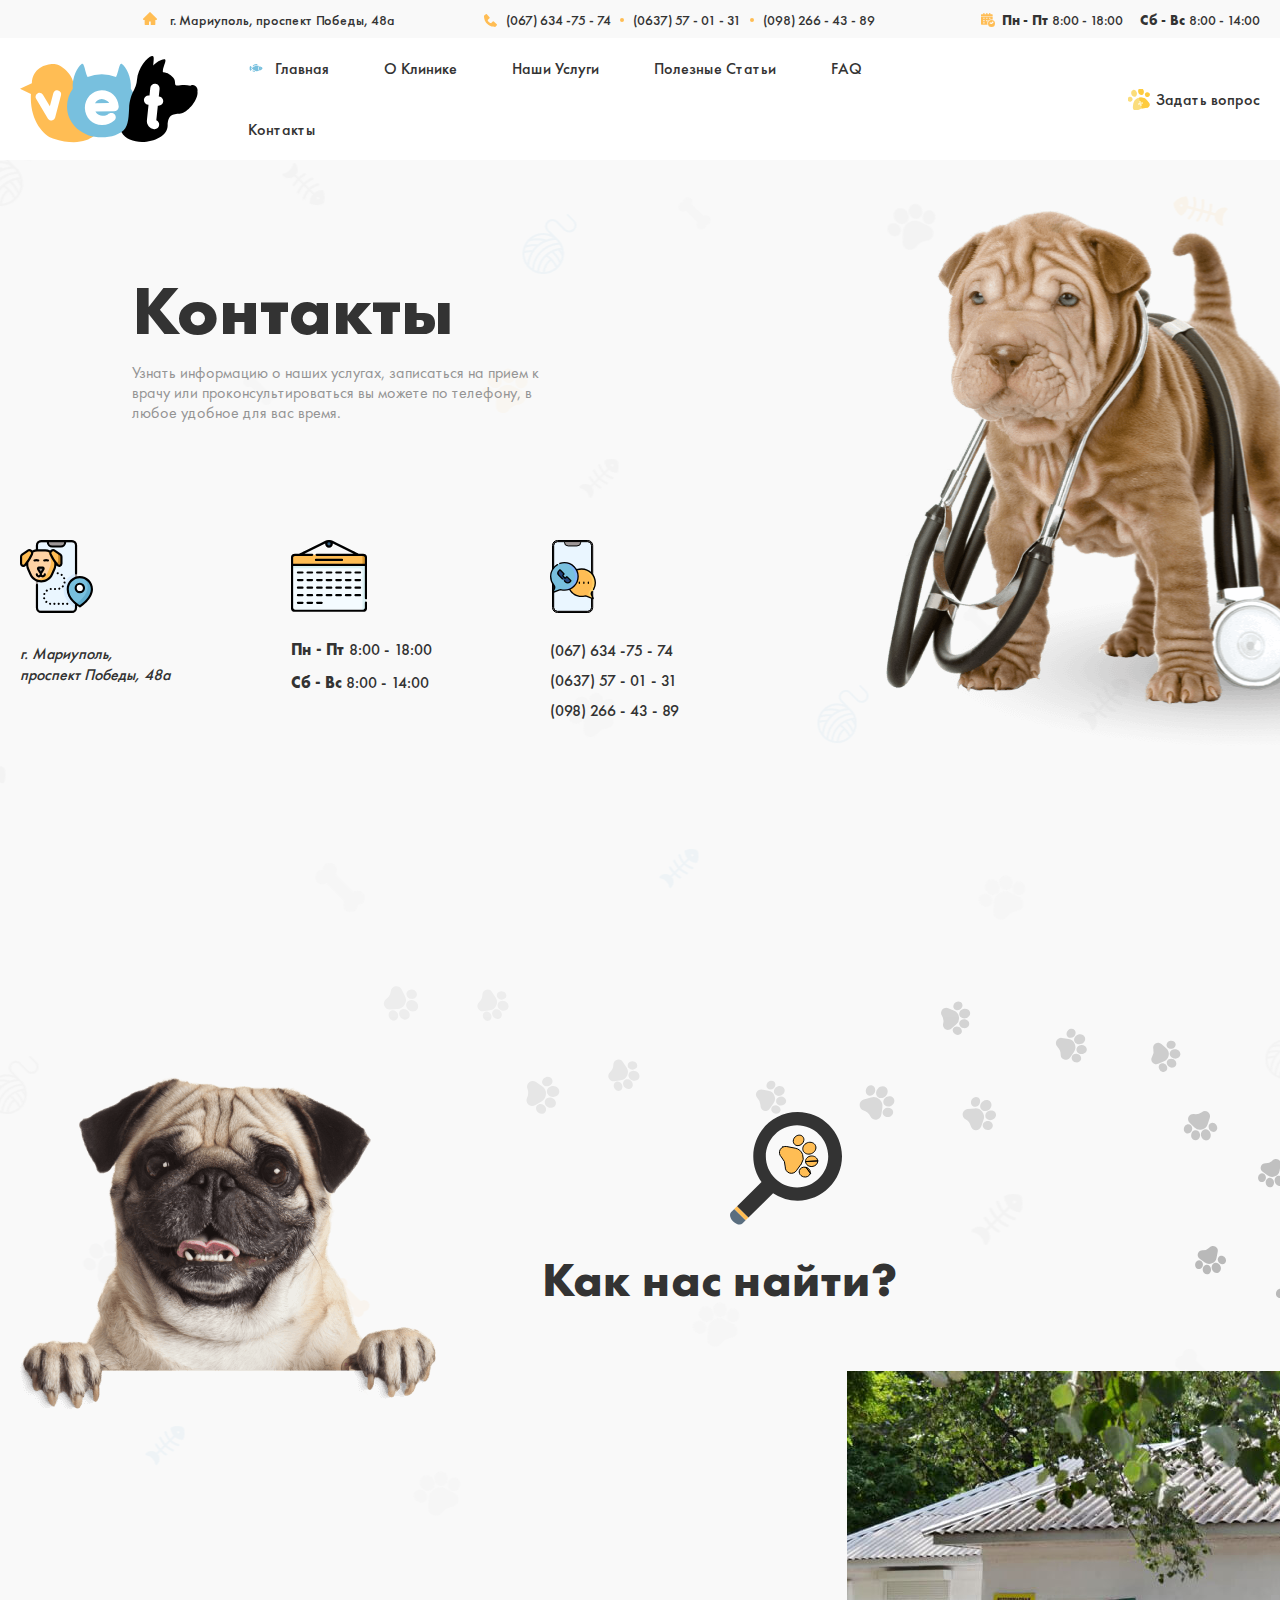
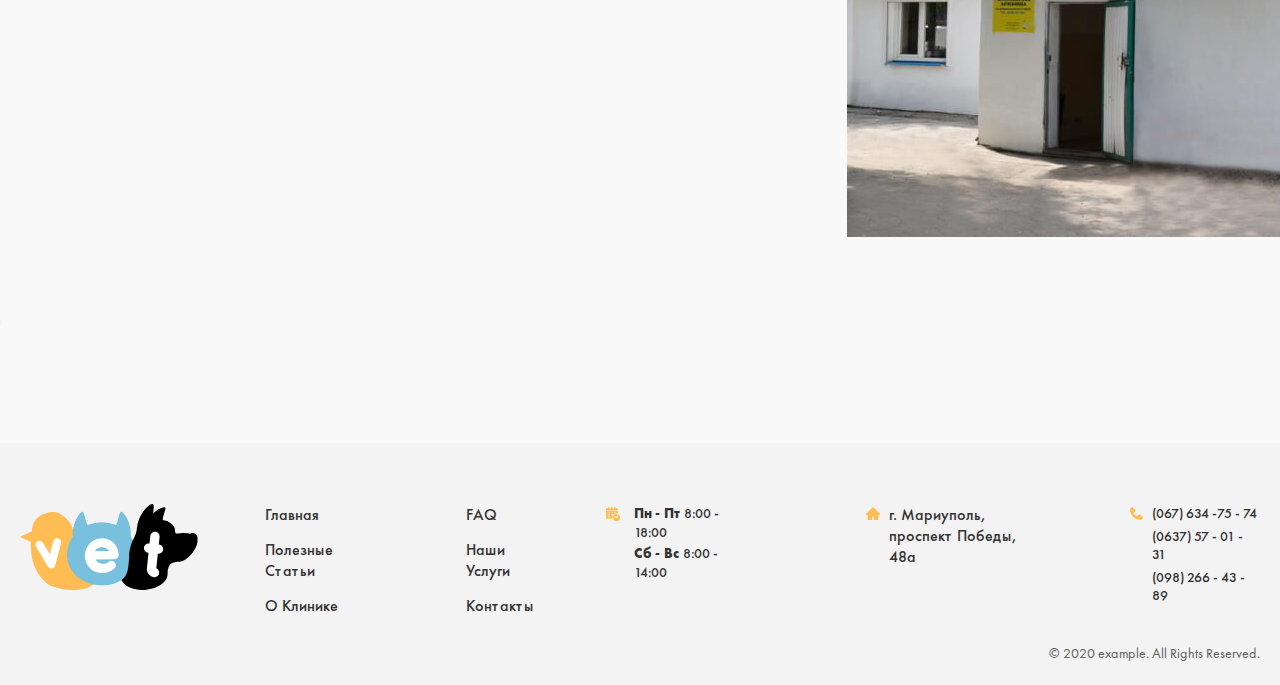
==== contact.html @ ea031f65 "Initial commit" ====
<!DOCTYPE html>
<html lang="ru">
<head>
    <meta charset="UTF-8">
    <meta http-equiv="X-UA-Compatible" content="IE=edge">
    <meta name="viewport" content="width=device-width, initial-scale=1.0">
    <title>veterinary-clinic</title>

    <link rel="stylesheet" href="./css/normalize.css">
    <link rel="stylesheet" href="./css/style.css">

    <!-- <link rel="stylesheet" href="./css/main.min.css"> -->
</head>
<body>

    <!-- Header start -->
    <header class="site-header">
        <div class="site-header__topbox">
            <div class="container">
                <div class="site-header__topbox-box">
                    <address class="site-header__adress">
                        <a class="site-header__adress-link" href="https://www.google.com/maps/place/%D0%BF%D1%80%D0%BE%D1%81%D0%BF.+%D0%9F%D0%BE%D0%B1%D0%B5%D0%B4%D1%8B,+48%D0%B0,+%D0%9C%D0%B0%D1%80%D0%B8%D1%83%D0%BF%D0%BE%D0%BB%D1%8C,+%D0%94%D0%BE%D0%BD%D0%B5%D1%86%D0%BA%D0%B0%D1%8F+%D0%BE%D0%B1%D0%BB%D0%B0%D1%81%D1%82%D1%8C,+%D0%A3%D0%BA%D1%80%D0%B0%D0%B8%D0%BD%D0%B0,+87500/data=!4m2!3m1!1s0x40e6e6701cd9c691:0xe9b99fd0268f089c?sa=X&ved=2ahUKEwio44vi56n5AhW4VfEDHeDiBCsQ8gF6BAgDEAE" target="blank">
                            г. Мариуполь, проспект Победы, 48а
                        </a>
                    </address>
                    <ul class="site-header__phonelist">
                        <li class="site-header__phoneitem">
                            <a class="site-header__phone-number" href="tel:+067637574">(067) 634 -75 - 74</a>
                        </li>
                        <li class="site-header__phoneitem">
                            <a class="site-header__phone-number" href="tel:+0637570131">(0637) 57 - 01 - 31</a>
                        </li>
                        <li class="site-header__phoneitem">
                            <a class="site-header__phone-number" href="tel:+098664389">(098) 266 - 43 - 89</a>
                        </li>
                    </ul>

                    <ol class="site-header__datelist">
                        <li class="site-header__dateitem">
                            <time class="site-header__datetime" datetime="2022-08-03 08:00">
                                <strong>
                                    Пн - Пт
                                </strong>
                                8:00 - 18:00
                            </time>
                        </li>
                        <li class="site-header__dateitem">
                            <time class="site-header__datetime" datetime="2022-08-03 08:00">
                                <strong>
                                    Сб - Вс
                                </strong>
                                8:00 - 14:00
                            </time>
                        </li>
                    </ol>
                </div>
            </div>
        </div>
        <div class="site-header__bottombox">
            <div class="container">
                <div class="site-header__bottombox-box">
                    <a class="logo" href="./index.html">
                        <img class="logo__img" src="./images/logo.svg" alt="site-logo">
                    </a>

                    <nav class="site-header__nav">
                        <ul class="site-header__nav-list">
                            <li class="site-header__nav-item">
                                <a class="site-header__nav-link" href="./index.html">Главная</a>
                            </li>
                            <li class="site-header__nav-item">
                                <a class="site-header__nav-link" href="#">О Клинике</a>
                            </li>
                            <li class="site-header__nav-item">
                                <a class="site-header__nav-link" href="./services.html">Наши Услуги</a>
                            </li>
                            <li class="site-header__nav-item">
                                <a class="site-header__nav-link" href="#">Полезные Статьи</a>
                            </li>
                            <li class="site-header__nav-item">
                                <a class="site-header__nav-link" href="#">FAQ</a>
                            </li>
                            <li class="site-header__nav-item">
                                <a class="site-header__nav-link" href="./contact.html">Контакты</a>
                            </li>
                        </ul>
                    </nav>
                    <a class="site-header__link" href="#">
                        Задать вопрос
                    </a>
                </div>
            </div>
        </div>
    </header>
    <!-- Header finish -->

    <!-- Main start -->
    <main class="site-main">
        <!-- Hero our services section start  -->
        <section class="hero-contact">
            <div class="container">
                <div class="hero-top__textbox">
                    <h2 class="hero-top__text">
                        Контакты
                    </h2>
                    <div class="hero-top__descbox">
                        <p class="hero-top__desc">
                            Узнать информацию о наших услугах, записаться на прием к врачу или проконсультироваться вы можете по телефону, в любое удобное для вас время.
                        </p>
                    </div>
                </div>

                <div class="hero-contact__info">
                    <address class="hero-contact__adress">
                        <a class="hero-contact__adress-link" href="https://www.google.com/maps/place/%D0%BF%D1%80%D0%BE%D1%81%D0%BF.+%D0%9F%D0%BE%D0%B1%D0%B5%D0%B4%D1%8B,+48%D0%B0,+%D0%9C%D0%B0%D1%80%D0%B8%D1%83%D0%BF%D0%BE%D0%BB%D1%8C,+%D0%94%D0%BE%D0%BD%D0%B5%D1%86%D0%BA%D0%B0%D1%8F+%D0%BE%D0%B1%D0%BB%D0%B0%D1%81%D1%82%D1%8C,+%D0%A3%D0%BA%D1%80%D0%B0%D0%B8%D0%BD%D0%B0,+87500/data=!4m2!3m1!1s0x40e6e6701cd9c691:0xe9b99fd0268f089c?sa=X&ved=2ahUKEwifkYWM67H5AhU9XvEDHUbHAOAQ8gF6BAgDEAE">
                            г. Мариуполь, проспект Победы, 48а
                        </a>
                    </address>

                    <ol class="hero-contact__time-list">
                        <li class="hero-contact__time-item">
                            <time class="hero-contact__time" datetime="2022-08-06 08:00">
                                <strong>Пн - Пт</strong>
                                8:00 - 18:00
                            </time>
                        </li>
                        <li class="hero-contact__time-item">
                            <time class="hero-contact__time" datetime="2022-08-06 08:00">
                                <strong>Сб - Вс</strong>
                                8:00 - 14:00
                            </time>
                        </li>
                    </ol>

                    <ul class="hero-contact__list">
                        <li class="hero-contact__item">
                            <a class="hero-contact__fhone-link" href="tel:+0676347574">
                                (067) 634 -75 - 74
                            </a>
                        </li>
                        <li class="hero-contact__item">
                            <a class="hero-contact__fhone-link" href="tel:+0637570131">
                                (0637) 57 - 01 - 31
                            </a>
                        </li>
                        <li class="hero-contact__item">
                            <a class="hero-contact__fhone-link" href="tel:+0982664389">
                                (098) 266 - 43 - 89
                            </a>
                        </li>
                    </ul>
                </div>
            </div>
        </section>
        <!-- Hero our services section finish  -->

        <!-- How to find us section start  -->
        <section  class="how-find-us">
            <div class="how-find-us__container-box">
                <h2 class="how-find-us__text">
                    Как нас найти?
                </h2>

                <div class="how-find-us__box">
                    <iframe class="how-find-us__map" src="https://www.google.com/maps/embed?pb=!1m18!1m12!1m3!1d698.7503866949312!2d37.54360756737108!3d47.11017926578681!2m3!1f0!2f0!3f0!3m2!1i1024!2i768!4f13.1!3m3!1m2!1s0x40e6e475146e8609%3A0xf262285308f99ac8!2z0JrQuNGA0L_QuNGH0L3QsNGPINGD0LsuLCAyOSwg0JzQsNGA0LjRg9C_0L7Qu9GMLCDQlNC-0L3QtdGG0LrQsNGPINC-0LHQu9Cw0YHRgtGMLCDQo9C60YDQsNC40L3QsCwgODc1MDA!5e0!3m2!1sru!2s!4v1659776277262!5m2!1sru!2s" width="847" height="466" style="border:0;" allowfullscreen="" loading="lazy" referrerpolicy="no-referrer-when-downgrade"></iframe>
                    <img class="how-find-us__img" src="./images/Home-vet.jpg" 
                    width="593"
                    height="466"
                    srcset="./images/Home-vet.jpg 1x , ./images/Home-vet@2x.jpg 2x"
                    alt="img">
                </div>
            </div>
        </section>
        <!-- How to find us section finish  -->

    </main>
    <!-- Main finish  -->

    <!-- Footer start -->
    <footer class="site-footer">
        <div class="container">
            <div class="site-footer__box">
                <div class="site-footer__inner">
                    <a class="logo logo--footer" href="./index.html">
                        <img src="./images/logo.svg" alt="logo">
                    </a>
    
                    <nav class="site-footer__nav">
                        <ol class="site-footer__nav-list">
                            <li class="site-footer__nav-item">
                                <a class="site-footer__nav-link" href="./index.html">Главная</a>
                            </li>
                            <li class="site-footer__nav-item">
                                <a class="site-footer__nav-link" href="#">Полезные Статьи</a>
                            </li>
                            <li class="site-footer__nav-item">
                                <a class="site-footer__nav-link" href="#">О Клинике</a>
                            </li>
                        </ol>
                        <ol class="site-footer__nav-list">
                            <li class="site-footer__nav-item">
                                <a class="site-footer__nav-link" href="#">FAQ</a>
                            </li>
                            <li class="site-footer__nav-item">
                                <a class="site-footer__nav-link" href="./services.html">Наши Услуги</a>
                            </li>
                            <li class="site-footer__nav-item">
                                <a class="site-footer__nav-link" href="./contact.html">Контакты</a>
                            </li>
                        </ol>
                    </nav>
    
                    <ol class="site-footer__date-list">
                        <li class="site-footer__date-item">
                            <time class="site-footer__datetime" datetime="2022-08-03 08:00">
                                <strong>
                                    Пн - Пт
                                </strong>
                                8:00 - 18:00
                            </time>
                        </li>
                        <li class="site-footer__date-item">
                            <time class="site-footer__datetime" datetime="2022-08-03 08:00">
                                <strong>
                                    Сб - Вс
                                </strong>
                                8:00 - 14:00
                            </time>
                        </li>
                    </ol>
    
                    <address class="site-footer__adress">
                        <a class="site-footer__adress-link" href="https://www.google.com/search?q=%D0%B3.+%D0%9C%D0%B0%D1%80%D0%B8%D1%83%D0%BF%D0%BE%D0%BB%D1%8C%2C+%D0%BF%D1%80%D0%BE%D1%81%D0%BF%D0%B5%D0%BA%D1%82+%D0%9F%D0%BE%D0%B1%D0%B5%D0%B4%D1%8B%2C+48%D0%B0&oq=%D0%B3.+%D0%9C%D0%B0%D1%80%D0%B8%D1%83%D0%BF%D0%BE%D0%BB%D1%8C%2C+%D0%BF%D1%80%D0%BE%D1%81%D0%BF%D0%B5%D0%BA%D1%82+%D0%9F%D0%BE%D0%B1%D0%B5%D0%B4%D1%8B%2C+48%D0%B0&aqs=chrome.0.69i59.623j0j7&sourceid=chrome&ie=UTF-8" target="blank">
                            г. Мариуполь, проспект Победы, 48а
                        </a>
                    </address>
    
                    <ul class="site-footer__phone-list">
                        <li class="site-footer__phone-item">
                            <a class="site-footer__phone-link" href="tel:0676347574">(067) 634 -75 - 74</a>
                        </li>
                        <li class="site-footer__phone-item">
                            <a class="site-footer__phone-link" href="tel:0637570131">(0637) 57 - 01 - 31</a>
                        </li>
                        <li class="site-footer__phone-item">
                            <a class="site-footer__phone-link" href="tel:0982664389">(098) 266 - 43 - 89</a>
                        </li>
                    </ul>
                </div>

                <span class="site-footer__licenthe">© 2020 example. All Rights Reserved.</span>
            </div>
        </div>
    </footer>
    <!-- Footer finish -->
</body>
</html>
---- css/style.css ----
/*
* Prefixed by https://autoprefixer.github.io
* PostCSS: v8.4.14,
* Autoprefixer: v10.4.7
* Browsers: last 4 version
*/



/* ROOT */
:root{
    --main-font-family: "Futura PT", "Arial", sans-serif;
    --main-font-weight: 500;
    --main-body-bg-color: #f9f9f9;
    --main-text-color: #333;
    --main-desc-color: #949494;
    --main-hover-color: #ffbd54;
}

@font-face {
    font-family: "Futura PT";
    font-style: normal;
    font-weight: 300;
    font-display: swap;
    src: 
        url("../fonts/FuturaPT-Light.woff2") format("woff2"), 
        url("../fonts/FuturaPT-Light.woff") format("woff");
}
@font-face {
    font-family: "Futura PT";
    font-style: normal;
    font-weight: 400;
    font-display: swap;
    src: 
        url("../fonts/FuturaPT-Book.woff2") format("woff2"), 
        url("../fonts/FuturaPT-Book.woff") format("woff");
}
@font-face {
    font-family: "Futura PT";
    font-style: normal;
    font-weight: 500;
    font-display: swap;
    src: 
        url("../fonts/FuturaPT-Medium.woff2") format("woff2"), 
        url("../fonts/FuturaPT-Medium.woff") format("woff");
}
@font-face {
    font-family: "Futura PT";
    font-style: normal;
    font-weight: 700;
    font-display: swap;
    src: 
        url("../fonts/FuturaPT-Bold.woff2") format("woff2"), 
        url("../fonts/FuturaPT-Bold.woff") format("woff");
}

*{
    -webkit-box-sizing: border-box;
            box-sizing: border-box;
}

html{
    height: 100%;
}

img{
    display: block;
    height: auto;
}

body{
    display: -webkit-box;
    display: -ms-flexbox;
    display: flex;
    -webkit-box-orient: vertical;
    -webkit-box-direction: normal;
        -ms-flex-direction: column;
            flex-direction: column;
    height: 100%;
    margin: 0;
    font-family: var(--main-font-family);
    font-weight: var(--main-font-weight);
    background-color: var(--main-body-bg-color);
    background-image: url("../images/bg.png");
    background-position: top 140px center;
    overflow-x: hidden;
}

.container{
    max-width: 1350px;
    margin: 0 auto;
    padding: 0 20px;
}

.visually-hidden {
    clip: rect(0 0 0 0);
    -webkit-clip-path: inset(50%);
            clip-path: inset(50%);
    height: 1px;
    overflow: hidden;
    position: absolute;
    white-space: nowrap;
    width: 1px;
}

/* .site-header {
} */

.site-header__topbox {
    padding-top: 11px;
    padding-bottom: 9px;
    background-color: var(--main-body-bg-color);
}

.site-header__topbox-box {
    display: -webkit-box;
    display: -ms-flexbox;
    display: flex;
    -webkit-box-align: center;
        -ms-flex-align: center;
            align-items: center;
    -webkit-box-pack: justify;
        -ms-flex-pack: justify;
            justify-content: space-between;
    width: 1117px;
    margin-left: auto;
}

/* .site-header__adress {
} */
.site-header__adress::before {
    display: inline-block;
    width: 14px;
    height: 13px;
    margin-right: 9px;
    background-image: url("../images/house.svg");
    background-repeat: no-repeat;
    background-position: center;
    content: "";
}

.site-header__adress-link {
    font-size: 14px;
    line-height: 18px;

    font-style: normal;
    text-decoration: none;
    color: var(--main-text-color);
}

.site-header__phonelist {
    display: -webkit-box;
    display: -ms-flexbox;
    display: flex;
    -webkit-box-align: center;
        -ms-flex-align: center;
            align-items: center;
    list-style: none;
    margin: 0;
    padding: 0;
}
.site-header__phonelist::before {
    display: inline-block;
    width: 13px;
    height: 13px;
    margin-right: 9px;
    background-image: url("../images/phone.svg");
    background-repeat: no-repeat;
    background-position: center;
    content: "";
}


.site-header__phoneitem {
    display: -webkit-box;
    display: -ms-flexbox;
    display: flex;
    -webkit-box-align: center;
        -ms-flex-align: center;
            align-items: center;
}
.site-header__phoneitem:nth-child(2)::before {
    display: inline-block;
    width: 4px;
    height: 4px;
    margin: 0 9px;
    background-color: var(--main-hover-color);
    border-radius: 50%;
    content: "";
}
.site-header__phoneitem:nth-child(2)::after {
    display: inline-block;
    width: 4px;
    height: 4px;
    margin: 0 9px;
    background-color: var(--main-hover-color);
    border-radius: 50%;
    content: "";
}

.site-header__phone-number {
    font-size: 14px;
    line-height: 18px;
    text-decoration: none;
    color: var(--main-text-color);
    -webkit-transition: color 0.3s ease;
    -o-transition: color 0.3s ease;
    transition: color 0.3s ease;
}
.site-header__phone-number:hover {
    color: var(--main-hover-color);
}
.site-header__phone-number:active {
    color: var(--main-text-color);
    opacity: 0.6;
}

.site-header__datelist {
    display: -webkit-box;
    display: -ms-flexbox;
    display: flex;
    -webkit-box-align: center;
        -ms-flex-align: center;
            align-items: center;
    list-style: none;
    margin: 0;
    padding: 0;
}

.site-header__dateitem {
    display: -webkit-box;
    display: -ms-flexbox;
    display: flex;
    -webkit-box-align: center;
        -ms-flex-align: center;
            align-items: center;
    margin-left: 17px;
}
.site-header__dateitem:first-child::before {
    display: inline-block;
    width: 14px;
    height: 14px;
    margin-right: 7px;
    background-image: url("../images/schedule.svg");
    background-repeat: no-repeat;
    background-position: center;
    content: "";
}

.site-header__datetime {
    font-size: 14px;
    line-height: 18px;

    
    color: var(--main-text-color);
    
}

.site-header__bottombox {
    background-color: #fff;
}

.site-header__bottombox-box {
    position: relative;
    top: 0;
    left: 0;
    display: -webkit-box;
    display: -ms-flexbox;
    display: flex;
    -webkit-box-align: center;
        -ms-flex-align: center;
            align-items: center;
}

.logo {
    position: absolute;
    top: -19;
    left: 0;
    -webkit-transition: opacity 0.3s ease;
    -o-transition: opacity 0.3s ease;
    transition: opacity 0.3s ease;
}
.logo:hover {
    opacity: 0.8;
}
.logo:active {
    opacity: 0.6;
}

.logo__img {
    width: 177.55px;
    height: 86.23px;
}

.site-header__nav {
    margin-left: auto;
}

.site-header__nav-list {
    display: -webkit-box;
    display: -ms-flexbox;
    display: flex;
    -webkit-box-align: center;
        -ms-flex-align: center;
            align-items: center;
    -ms-flex-wrap: wrap;
        flex-wrap: wrap;
    width: 717px;
    list-style: none;
    margin: 0;
    padding: 0;
}
.site-header__nav-list::before {
    display: inline-block;
    width: 15px;
    height: 15px;
    margin-right: 12px;
    background-image: url("../images/fish.svg");
    background-repeat: no-repeat;
    background-position: center;
    background-size: cover;
    content: "";
}

.site-header__nav-item {
    margin-right: 55px;
}
.site-header__nav-item:last-child {
    margin-right: 0px;
}

.site-header__nav-link {
    display: inline-block;
    padding-top: 20px;
    padding-bottom: 16px;
    font-size: 16px;
    line-height: 21px;
    text-decoration: none;
    color: var(--main-text-color);
    border-bottom: 4px solid transparent;
    -webkit-transition: border-bottom-color 0.3s ease;
    -o-transition: border-bottom-color 0.3s ease;
    transition: border-bottom-color 0.3s ease;
}
.site-header__nav-link:hover {
    border-bottom-color:#f4ffad;
}
.site-header__nav-link:active {
    border-bottom-color: #f4ffad;
    opacity: 0.6;
}

.site-header__link {
    display: -webkit-box;
    display: -ms-flexbox;
    display: flex;
    -webkit-box-align: center;
        -ms-flex-align: center;
            align-items: center;
    margin-left: 163px;
    padding-top: 20px;
    padding-bottom: 16px;
    font-size: 16px;
    line-height: 21px;
    text-align: right;
    text-decoration: none;
    color: var(--main-text-color);
    border-bottom: 4px solid transparent;
    -webkit-transition: border-bottom-color 0.3s ease;
    -o-transition: border-bottom-color 0.3s ease;
    transition: border-bottom-color 0.3s ease;
}
.site-header__link::before {
    display: inline-block;
    width: 23px;
    height: 21px;
    margin-right: 5px;
    background-image: url("../images/paw.svg");
    background-repeat: no-repeat;
    background-position: center;
    content: "";
}
.site-header__link:hover {
    border-bottom-color:#f4ffad;
}
.site-header__link:active {
    border-bottom-color: #f4ffad;
    opacity: 0.6;
}

.site-main{
    -webkit-box-flex: 1;
        -ms-flex-positive: 1;
            flex-grow: 1;
}


.hero {
    padding-top: 146px;
    padding-bottom: 290px;
    background-image: url("../images/Pets.png"), url("../images/parrot.png");
    background-repeat: no-repeat;
    background-position: calc(50% - 540px) calc(50% - 70px), calc(50% + 695px) calc(50% + 200px);
}

.hero__textbox {
    width: 608px;
    margin-right: 32px;
    margin-left: auto;
}

.hero__text {
    margin-top: 0;
    margin-bottom: 29px;
    font-weight: 700;
    font-size: 70px;
    line-height: 64px;

    color: var(--main-text-color);
}

.hero__text-blu {
    color: #78c0de;
}

.hero__desc-box {
    width: 495px;
    margin-bottom: 38px;
}

.hero__desc {
    margin: 0;
    font-weight: 400;
    font-size: 16px;
    line-height: 21px;

    color: var(--main-desc-color);
}

.hero__link {
    display: inline-block;
    padding-top: 15px;
    padding-right: 48px;
    padding-left: 47px;
    padding-bottom: 16px;
    font-size: 16px;
    line-height: 21px;
    text-decoration: none;
    color: #fff;
    background-color: var(--main-text-color);
    border-radius: 3px;
    -webkit-transition: 0.3s ease;
    -o-transition: 0.3s ease;
    transition: 0.3s ease;
}
.hero__link:hover{
    color: var(--main-text-color);
    background-color: var(--main-hover-color);
}
.hero__link:active{
    color: var(--main-text-color);
    background-color: var(--main-hover-color);
    opacity: 0.6;
}

@media
only screen and (-webkit-min-device-pixel-ratio: 2),
only screen and (     -o-min-device-pixel-ratio: 2/1),
only screen and (        min-device-pixel-ratio: 2),
only screen and (                -webkit-min-device-pixel-ratio: 2),
only screen and (                -o-min-device-pixel-ratio: 2/1),
only screen and (                min-resolution: 192dpi),
only screen and (                min-resolution: 2dppx) {
    body{
        background-image: url("../images/bg@2x.png");
    }
    .hero{
        background-image: url("../images/Pets@2x.png"), url("../images/parrot@2x.png");
    }
}

.about-us {
    padding-top: 21px;
    padding-bottom: 191px;
}

.about-us__box {
    position: relative;
    top: 0;
    left: 0;
    width: 753px;
    margin-right: auto;
    margin-left: auto;
}
.about-us__box::before {
    position: absolute;
    top: 10px;
    left: -101px;
    display: inline-block;
    width: 51px;
    height: 41px;
    background-image: url("../images/comma1.svg");
    background-repeat: no-repeat;
    background-position: right center;
    content: "";
}
.about-us__box::after {
    position: absolute;
    bottom: 135px;
    right: -87px;
    display: inline-block;
    width: 51px;
    height: 41px;
    background-image: url("../images/comma2.svg");
    background-repeat: no-repeat;
    background-position: right center;
    content: "";
}

.about-us__desc {
    margin: 0;
    font-weight: 400;
    font-size: 20px;
    line-height: 26px;
    text-align: center;
    
    color: var(--main-desc-color);
}
.about-us__desc::before {
    display: block;
    width: 140px;
    height: 2px;
    margin-right: auto;
    margin-bottom: 43px;
    margin-left: auto;
    background-color: #dbdbdb;
    content: "";
}
.about-us__desc::after {
    display: block;
    width: 140px;
    height: 2px;
    margin-right: auto;
    margin-top: 35px;
    margin-left: auto;
    background-color: #dbdbdb;
    content: "";
}

.about-us__text {
    margin-top: 70px;
    margin-bottom: 0;
    font-size: 20px;
    line-height: 26px;

    text-align: center;
    color: var(--main-text-color);
}

.our-services {
    padding-bottom: 235px;
}

.our-services__box{
    width: 1223px;
    margin: 0 auto;
}

.our-services__text {
    margin-top: 0;
    margin-bottom: 80px;
    font-weight: 700;
    font-size: 48px;
    line-height: 54px;

    text-align: center;
    
    color: var(--main-text-color);
}

.our-services__listbox {
    position: relative;
    top: 0;
    left: 0;
}

.our-services__list {
    display: -webkit-box;
    display: -ms-flexbox;
    display: flex;
    /* align-items: center; */
    margin: 0;
    padding: 0;
    list-style: none;
    overflow : hidden;
}

.our-services__item {
    position: relative;
    top: 0;
    left: 0;
    -ms-flex-negative: 0;
        flex-shrink: 0;
    width: 193px;
    margin-right: 13px;
    margin-bottom: 14px;
}
.our-services__item::before {
    position: absolute;
    top: 30px;
    display: inline-block;
    background-repeat: no-repeat;
    background-position: center;
    background-size: contain;
    content: "";
}
.our-services__item:nth-child(1) {
    margin-bottom: 0;
}
.our-services__item:nth-child(1)::before {
    left: 71px;
    width: 54px;
    height: 77px;
    background-image: url("../images/doctor.svg");
}
.our-services__item:nth-child(2)::before {
    left: 65px;
    width: 61px;
    height: 77px;
    background-image: url("../images/veterinar.svg");
}
.our-services__item:nth-child(3)::before {
    left: 60px;
    width: 72px;
    height: 77px;
    background-image: url("../images/dropper.svg");
}
.our-services__item:nth-child(4)::before {
    left: 52px;
    width: 76px;
    height: 76px;
    background-image: url("../images/wool-dog.svg");
}
.our-services__item:nth-child(5)::before {
    left: 57px;
    width: 78px;
    height: 78px;
    background-image: url("../images/microscope.svg");
}
.our-services__item:nth-child(6)::before {
    left: 58px;
    width: 76px;
    height: 76px;
    background-image: url("../images/veterinary-emblem.svg");
}
.our-services__item:nth-child(7)::before {
    left: 52px;
    width: 77px;
    height: 77px;
    background-image: url("../images/skeleton.svg");
}
.our-services__item:nth-child(8)::before {
    left: 86px;
    width: 40px;
    height: 77px;
    background-image: url("../images/syringe.svg");
}
.our-services__item:nth-child(9)::before {
    left: 53px;
    width: 87px;
    height: 78px;
    background-image: url("../images/dog-calendar.svg");
}
.our-services__item:nth-child(10)::before {
    left: 62px;
    width: 68px;
    height: 76px;
    background-image: url("../images/vaccine.svg");
}
.our-services__item:nth-child(11)::before {
    left: 60px;
    width: 78px;
    height: 78px;
    background-image: url("../images/fangs.svg");
}
.our-services__item:nth-child(12)::before {
    left: 59px;
    width: 77px;
    height: 77px;
    background-image: url("../images/house-call.svg");
}
.our-services__item:nth-child(6) {
    margin-right: 0;
}
.our-services__item:last-child {
    margin-right: 0;
}

.our-services__item-text {
    margin: 0;
}

.our-services__item-link {
    display: -webkit-box;
    display: -ms-flexbox;
    display: flex;
    -webkit-box-orient: vertical;
    -webkit-box-direction: normal;
        -ms-flex-direction: column;
            flex-direction: column;
    -webkit-box-align: center;
        -ms-flex-align: center;
            align-items: center;
    padding-top: 129px;
    padding-right: 32px;
    padding-bottom: 28px;
    padding-left: 35px;
    font-size: 18px;
    line-height: 22px;
    text-align: center;
    text-decoration: none;
    
    color: var(--main-text-color);
    background-color: #fff;
    border: 1px solid #f3f3f3;
    border-radius: 5px;
}
.our-services__item-link:hover {
    opacity: 0.6;
}
.our-services__item-link:active {
    opacity: 0.8;
}
.our-services__item-link--first{
    margin-bottom: 0;
    padding-bottom: 42px;
    border-bottom: none;
}
.our-services__item-link--one-line{
    padding-top: 140px;
    padding-bottom: 39px;
}

.our-services__arrot-left {
    position: absolute;
    top: 82px;
    left: -50px;
    width: 50px;
    height: 50px;
    background-color: transparent;
    border: none;
    background-image: url("../images/arrow-to-left.svg");
    background-repeat: no-repeat;
    background-position: center;
    -webkit-transition: background-color 0.3s ease;
    -o-transition: background-color 0.3s ease;
    transition: background-color 0.3s ease;
}
.our-services__arrot-left:hover {
    background-color: #fff;
}
.our-services__arrot-left:active {
    opacity: 0.6;
}

.our-services__arrot-right {
    position: absolute;
    top: 82px;
    right: -50px;
    width: 50px;
    height: 50px;
    background-color: transparent;
    border: none;
    background-image: url("../images/arrow-to-right.svg");
    background-repeat: no-repeat;
    background-position: center;
    -webkit-transition: background-color 0.3s ease;
    -o-transition: background-color 0.3s ease;
    transition: background-color 0.3s ease;
}
.our-services__arrot-right:hover {
    background-color: #fff;
}
.our-services__arrot-right:active {
    opacity: 0.6;
}

.our-services__infobox {
    display: -webkit-box;
    display: -ms-flexbox;
    display: flex;
    -webkit-box-align: center;
        -ms-flex-align: center;
            align-items: center;
    -webkit-box-pack: justify;
        -ms-flex-pack: justify;
            justify-content: space-between;
    padding-top: 41px;
    padding-right: 39px;
    padding-bottom: 43px;
    padding-left: 35px;
    background-color: #fff;
    border-radius: 0px 5px 5px 5px;
}

.our-services__textbox {
    width: 492px;
    margin-left: 67px;
}

.our-services__title {
    margin-top: 0;
    margin-bottom: 18px;
    font-size: 36px;
    line-height: 20px;
    color: var(--main-text-color);
}

.our-services__desc {
    margin-top: 0;
    margin-bottom: 9px;
    font-weight: 400;
    font-size: 16px;
    line-height: 20px;

    color: var(--main-desc-color);
}

.our-services__linktbox{
    display: -webkit-box;
    display: -ms-flexbox;
    display: flex;
    -webkit-box-align: center;
        -ms-flex-align: center;
            align-items: center;
    margin-top: 34px;
}

.our-services__link {
    display: -webkit-box;
    display: -ms-flexbox;
    display: flex;
    -webkit-box-align: center;
        -ms-flex-align: center;
            align-items: center;
    font-size: 16px;
    line-height: 21px;
    text-decoration: none;
    color: #fff;
    border-radius: 3px;
    -webkit-transition: 0.3s ease;
    -o-transition: 0.3s ease;
    transition: 0.3s ease;
}
.our-services__link--yellow {
    margin-right: 21px;
    padding-top: 14px;
    padding-right: 36px;
    padding-bottom: 15px;
    padding-left: 35px;
    background-color: var(--main-hover-color);
}
.our-services__link--yellow:hover {
    color: var(--main-hover-color);
    background-color: var(--main-text-color);
}
.our-services__link--yellow:active {
    color: var(--main-hover-color);
    background-color: var(--main-text-color);
    opacity: 0.6;
}
.our-services__link--yellow::before {
    display: inline-block;
    width: 21px;
    height: 21px;
    margin-right: 7px;
    background-image: url("../images/money.svg");
    background-repeat: no-repeat;
    background-position: center;
    content: "";
}
.our-services__link--black{
    padding: 14px 37px;
    background-color: var(--main-text-color);
}
.our-services__link--black:hover{
    color: var(--main-text-color);
    background-color: var(--main-hover-color);
}
.our-services__link--black:active{
    color: var(--main-text-color);
    background-color: var(--main-hover-color);
    opacity: 0.6;
}
.our-services__link--black::before{
    display: inline-block;
    width: 21px;
    height: 21px;
    margin-right: 6px;
    background-image: url("../images/document.svg");
    background-repeat: no-repeat;
    background-position: center;
    content: "";
}

.site-article {
    position: relative;
    top: 0;
    left: 0;
    padding-top: 90px;
    padding-bottom: 88px;
    background-image: url("../images/article-bg.png");
    /* background-repeat: no-repeat; */
    background-position: center;
}

.site-article__box {
    display: -webkit-box;
    display: -ms-flexbox;
    display: flex;
    -webkit-box-align: center;
        -ms-flex-align: center;
            align-items: center;
    /* justify-content: center; */
}

.site-article__textbox{
    margin-left: 216px;
}

.site-article__text {
    margin-top: 0;
    margin-bottom: 32px;
    font-weight: 700;
    font-size: 48px;
    line-height: 20px;

    color: #fff;
}

.site-article__form {
    display: -webkit-box;
    display: -ms-flexbox;
    display: flex;
    -webkit-box-align: center;
        -ms-flex-align: center;
            align-items: center;
}

.site-article__input-zone {
    width: 335px;
    margin-right: 21px;
    padding-top: 18px;
    padding-right: 22px;
    padding-bottom: 12px;
    padding-left: 22px;
    font-weight: 400;
    font-size: 16px;
    line-height: 20px;

    
    color: var(--main-text-color);
    background-color: #fff;
    border-radius: 5px;
    border: none;
    outline: 2px solid transparent;
}
.site-article__input-zone::-webkit-input-placeholder {
    font-weight: 400;
    font-size: 16px;
    line-height: 20px;

    
    color: var(--main-desc-color);
}
.site-article__input-zone::-moz-placeholder {
    font-weight: 400;
    font-size: 16px;
    line-height: 20px;

    
    color: var(--main-desc-color);
}
.site-article__input-zone:-ms-input-placeholder {
    font-weight: 400;
    font-size: 16px;
    line-height: 20px;

    
    color: var(--main-desc-color);
}
.site-article__input-zone::-ms-input-placeholder {
    font-weight: 400;
    font-size: 16px;
    line-height: 20px;

    
    color: var(--main-desc-color);
}
.site-article__input-zone::placeholder {
    font-weight: 400;
    font-size: 16px;
    line-height: 20px;

    
    color: var(--main-desc-color);
}
.site-article__input-zone:focus {
    outline: 2px solid var(--main-hover-color);
}
.site-article__input-zone:not(:focus):not(:-moz-placeholder-shown):invalid {
    color: #dc4d41;
    outline: 2px solid #dc4d41;
}
.site-article__input-zone:not(:focus):not(:-ms-input-placeholder):invalid {
    color: #dc4d41;
    outline: 2px solid #dc4d41;
}
.site-article__input-zone:not(:focus):not(:placeholder-shown):invalid {
    color: #dc4d41;
    outline: 2px solid #dc4d41;
}

.site-article__button {
    padding-top: 15px;
    padding-right: 53px;
    padding-bottom: 14px;
    padding-left: 51px;
    font-size: 16px;
    line-height: 21px;
    
    color: #fff;
    background: var(--main-text-color);
    border: none;
    border-radius: 3px;
    -webkit-transition: 0.3s ease;
    -o-transition: 0.3s ease;
    transition: 0.3s ease;
}
.site-article__button:hover {
    color: var(--main-text-color);
    background-color: var(--main-hover-color);
}
.site-article__button:active {
    color: var(--main-text-color);
    background-color: var(--main-hover-color);
    opacity: 0.6;
}

.site-article__image {
    position: absolute;
    bottom: -65px;
    left: calc(50% + 60px);
}

@media
only screen and (-webkit-min-device-pixel-ratio: 2),
only screen and (     -o-min-device-pixel-ratio: 2/1),
only screen and (        min-device-pixel-ratio: 2),
only screen and (                -webkit-min-device-pixel-ratio: 2),
only screen and (                -o-min-device-pixel-ratio: 2/1),
only screen and (                min-resolution: 192dpi),
only screen and (                min-resolution: 2dppx) {
    .site-article{
        background-image: url("../images/article-bg@2x.png");
    }
}


.useful-articles {
    padding-top: 216px;
    padding-bottom: 264px;
}

.useful-articles__text {
    margin-top: 0;
    margin-right: auto;
    margin-bottom: 80px;
    margin-left: auto;
    font-weight: 700;
    font-size: 48px;
    line-height: 20px;
    /* or 42% */
    
    text-align: center;
    
    color: var(--main-text-color);
    
}

.useful-articles__list {
    display: -webkit-box;
    display: -ms-flexbox;
    display: flex;
    -webkit-box-align: center;
        -ms-flex-align: center;
            align-items: center;
    /* justify-content: space-between; */
    -webkit-box-pack: center;
        -ms-flex-pack: center;
            justify-content: center;
    list-style: none;
    margin: 0;
    padding: 0;
}

.useful-articles__item {
    width: 305px;
    background-color: #fefefe;
    border: 1px solid #E4E4E2;
    border-radius: 5px;
    -webkit-transition: 0.3s ease;
    -o-transition: 0.3s ease;
    transition: 0.3s ease;
}
.useful-articles__item--active{
    display: -webkit-box;
    display: -ms-flexbox;
    display: flex;
    -webkit-box-align: center;
        -ms-flex-align: center;
            align-items: center;
    width: 640px;
}
.useful-articles__item--active .useful-articles__img{
    width: 305px;
    height: 435px;
}
.useful-articles__item--active .useful-articles__categories-list{
    display: -webkit-box;
    display: -ms-flexbox;
    display: flex;
}
.useful-articles__item--active .useful-articles__desc-short{
    display: none;
}
.useful-articles__item--active .useful-articles__desc-long{
    display: block;
}
.useful-articles__item:nth-child(2) {
    margin: 0 24px;
}
.useful-articles__item:hover {
    -webkit-filter: drop-shadow(0px 4px 4px rgba(0, 0, 0, 0.25));
            filter: drop-shadow(0px 4px 4px rgba(0, 0, 0, 0.25));
}
.useful-articles__item:active {
    -webkit-filter: drop-shadow(0px 4px 4px rgba(0, 0, 0, 0.25));
            filter: drop-shadow(0px 4px 4px rgba(0, 0, 0, 0.25));
}

.useful-articles__img {
    width: 305px;
    height: 180px;
}

.useful-articles__box {
    padding-top: 21px;
    padding-right: 31px;
    padding-bottom: 36px;
    padding-left: 30px;
}

.useful-articles__timebox {
    display: -webkit-box;
    display: -ms-flexbox;
    display: flex;

    margin-bottom: 2px;
}

.useful-articles__categories-list {
    display: none;
    -webkit-box-align: center;
        -ms-flex-align: center;
            align-items: center;
    list-style: none;
    margin: 0;
    padding: 0;
}

.useful-articles__categories-item {
    margin-right: 7px;
}


.useful-articles__categories-link{
    font-weight: 400;
    font-size: 14px;
    line-height: 22px;

    text-decoration: none;
    
    color: #3d9cea;
}

.useful-articles__time {
    margin-left: auto;
    font-size: 14px;
    line-height: 18px;

    color: var(--main-desc-color);
}

.useful-articles__textbox {
    width: 210px;
    margin-bottom: 15px;
}

.useful-articles__textbox-text {
    margin: 0;
    font-weight: 700;
    font-size: 26px;
    line-height: 29px;

    color: var(--main-text-color);
}

.useful-articles__desc-short {
    margin-top: 0;
    margin-bottom: 33px;
    font-weight: 400;
    font-size: 16px;
    line-height: 20px;

    color: var(--main-desc-color);
}

.useful-articles__desc-long {
    display: none;
    margin-top: 0;
    margin-bottom: 33px;
    font-weight: 400;
    font-size: 16px;
    line-height: 20px;

    color: var(--main-desc-color);
}

.useful-articles__link {
    display: -webkit-box;
    display: -ms-flexbox;
    display: flex;
    -webkit-box-align: center;
        -ms-flex-align: center;
            align-items: center;
    font-size: 16px;
    line-height: 21px;
    text-decoration: none;
    color: var(--main-text-color);
    -webkit-transition: color 0.3s ease;
    -o-transition: color 0.3s ease;
    transition: color 0.3s ease;
}
.useful-articles__link::before {
    display: inline-block;
    width: 23px;
    height: 21px;
    margin-right: 5px;
    background-image: url("../images/paw.svg");
    background-repeat: no-repeat;
    background-position: center;
    content: "";
}
.useful-articles__link:hover {
    color: var(--main-hover-color);
}
.useful-articles__link:active {
    color: var(--main-text-color);
    opacity: 0.7;
}

.feedback {
    padding-bottom: 244px;
}

.feedback__box {
    display: -webkit-box;
    display: -ms-flexbox;
    display: flex;
    -webkit-box-align: center;
        -ms-flex-align: center;
            align-items: center;
    width: 1463px;
    margin-right: auto;
    margin-left: auto;
    background-color: var(--main-text-color);
    background-image: url("../images/form-bg.png");
    background-repeat: no-repeat;
    background-position: right center;
}

.feedback__map {
    width: 462px;
    height: 652px;
}

.feedback__textbox {
    width: 360px;
    margin-left: 165px;
}

.feedback__text {
    margin-top: 0;
    margin-bottom: 14px;
    font-weight: 700;
    font-size: 48px;
    line-height: 62px;
    
    color: #fff;
}

.feedback__desc {
    margin-top: 0;
    margin-bottom: 29px;
    font-weight: 400;
    font-size: 16px;
    line-height: 20px;

    color: var(--main-desc-color);
}

/* .feedback__form {
} */

.feedback__input-zone {
    width: 375px;
    margin-bottom: 27px;
    padding-top: 16px;
    padding-right: 22px;
    padding-bottom: 13px;
    padding-left: 22px;
    font-weight: 400;
    font-size: 16px;
    line-height: 20px;

    display: -webkit-box;

    display: -ms-flexbox;

    display: flex;
    -webkit-box-align: center;
        -ms-flex-align: center;
            align-items: center;
    
    color: var(--main-text-color);
    background-color: #fff;
    border: none;
}
.feedback__input-zone::-webkit-input-placeholder {
    font-weight: 400;
    font-size: 16px;
    line-height: 21px;
    
    
    color: var(--main-desc-color);
}
.feedback__input-zone::-moz-placeholder {
    font-weight: 400;
    font-size: 16px;
    line-height: 21px;
    
    
    color: var(--main-desc-color);
}
.feedback__input-zone:-ms-input-placeholder {
    font-weight: 400;
    font-size: 16px;
    line-height: 21px;
    
    
    color: var(--main-desc-color);
}
.feedback__input-zone::-ms-input-placeholder {
    font-weight: 400;
    font-size: 16px;
    line-height: 21px;
    
    
    color: var(--main-desc-color);
}
.feedback__input-zone::placeholder {
    font-weight: 400;
    font-size: 16px;
    line-height: 21px;
    
    
    color: var(--main-desc-color);
}
.feedback__input-zone:focus {
    outline: 2px solid var(--main-hover-color);
}
.feedback__input-zone:not(:focus):not(:-moz-placeholder-shown):invalid {
    color: #dc4d41;
    outline: 2px solid #dc4d41;
}
.feedback__input-zone:not(:focus):not(:-ms-input-placeholder):invalid {
    color: #dc4d41;
    outline: 2px solid #dc4d41;
}
.feedback__input-zone:not(:focus):not(:placeholder-shown):invalid {
    color: #dc4d41;
    outline: 2px solid #dc4d41;
}

.feedback__input-zone--question {
    height: 165px;
    resize: none;
}

.feedback__button{
    padding-top: 15px;
    padding-right: 49px;
    padding-bottom: 14px;
    padding-left: 50px;
    font-size: 16px;
    line-height: 21px;

    color: #fff;
    background-color: var(--main-hover-color);
    border: none;
}




.hero-our-services {
    padding-top: 118px;
    padding-bottom: 169px;
    background-image: url("../images/green-parrot.png");
    background-repeat: no-repeat;
    background-position: calc(50% + 510px) calc(50% - 755px);
}

.hero-top__textbox {
    margin-left: 112px;
}

.hero-top__textbox--our-services{
    margin-bottom: 139px;
}

.hero-top__text {
    margin-top: 0;
    margin-bottom: 21px;
    font-weight: 700;
    font-size: 70px;
    line-height: 64px;

    color: var(--main-text-color);
}

.hero-top__descbox{
    width: 447px;
}

.hero-top__desc {
    margin: 0;
    font-weight: 400;
    font-size: 16px;
    line-height: 20px;

    
    color: var(--main-desc-color);
    
}

.hero-our-services__list {
    display: -ms-grid;
    display: grid;
    -ms-grid-rows: 420px 34px 420px 34px 420px;
    grid-template-rows: repeat(3, 420px);
    -ms-grid-columns: 305px 30px 305px 30px 305px 30px 305px;
    grid-template-columns: repeat(4, 305px);

    grid-gap: 34px 30px;
    margin: 0;
    padding: 0;
    list-style: none;
}

.hero-our-services__list > *:nth-child(1) {
    -ms-grid-row: 1;
    -ms-grid-column: 1;
}

.hero-our-services__list > *:nth-child(2) {
    -ms-grid-row: 1;
    -ms-grid-column: 3;
}

.hero-our-services__list > *:nth-child(3) {
    -ms-grid-row: 1;
    -ms-grid-column: 5;
}

.hero-our-services__list > *:nth-child(4) {
    -ms-grid-row: 1;
    -ms-grid-column: 7;
}

.hero-our-services__list > *:nth-child(5) {
    -ms-grid-row: 3;
    -ms-grid-column: 1;
}

.hero-our-services__list > *:nth-child(6) {
    -ms-grid-row: 3;
    -ms-grid-column: 3;
}

.hero-our-services__list > *:nth-child(7) {
    -ms-grid-row: 3;
    -ms-grid-column: 5;
}

.hero-our-services__list > *:nth-child(8) {
    -ms-grid-row: 3;
    -ms-grid-column: 7;
}

.hero-our-services__list > *:nth-child(9) {
    -ms-grid-row: 5;
    -ms-grid-column: 1;
}

.hero-our-services__list > *:nth-child(10) {
    -ms-grid-row: 5;
    -ms-grid-column: 3;
}

.hero-our-services__list > *:nth-child(11) {
    -ms-grid-row: 5;
    -ms-grid-column: 5;
}

.hero-our-services__list > *:nth-child(12) {
    -ms-grid-row: 5;
    -ms-grid-column: 7;
}

.hero-our-services__item {
    position: relative;
    top: 0;
    left: 0;
    padding-top: 157px;
    padding-right: 50px;
    padding-bottom: 45px;
    padding-left: 53px;
    background-color: #fff;
    border-radius: 5px 5px 0px 0px;
    background-image: url("../images/pet-paw-grey.svg");
    background-repeat: no-repeat;
    background-position: top right;
    -webkit-transition: 0.3s ease;
    -o-transition: 0.3s ease;
    transition: 0.3s ease;
}
.hero-our-services__item:hover {
    -webkit-filter: drop-shadow(0px 4px 20px rgba(0, 0, 0, 0.2));
            filter: drop-shadow(0px 4px 20px rgba(0, 0, 0, 0.2));
}
.hero-our-services__item:active {
    -webkit-filter: drop-shadow(0px 4px 20px rgba(0, 0, 0, 0.2));
            filter: drop-shadow(0px 4px 20px rgba(0, 0, 0, 0.2));
}

.hero-our-services__item::before{
    position: absolute;
    top: 59px;
    left: 53px;
    display: inline-block;
    background-repeat: no-repeat;
    background-position: center;
    content: "";
}
.hero-our-services__item:nth-child(1):before{
    width: 54px;
    height: 77px;
    background-image: url("../images/doctor.svg");
}
.hero-our-services__item:nth-child(2):before{
    width: 61px;
    height: 77px;
    background-image: url("../images/veterinar.svg");
}
.hero-our-services__item:nth-child(3):before{
    width: 72px;
    height: 77px;
    background-image: url("../images/dropper.svg");
}
.hero-our-services__item:nth-child(4):before{
    width: 76px;
    height: 76px;
    background-image: url("../images/wool-dog.svg");
}
.hero-our-services__item:nth-child(5):before{
    width: 78px;
    height: 78px;
    background-image: url("../images/microscope.svg");
}
.hero-our-services__item:nth-child(6):before{
    width: 76px;
    height: 76px;
    background-image: url("../images/veterinary-emblem.svg");
}
.hero-our-services__item:nth-child(7):before{
    width: 77px;
    height: 77px;
    background-image: url("../images/skeleton.svg");
}
.hero-our-services__item:nth-child(8):before{
    width: 40px;
    height: 77px;
    background-image: url("../images/syringe.svg");
}
.hero-our-services__item:nth-child(9):before{
    width: 87px;
    height: 78px;
    background-image: url("../images/dog-calendar.svg");
}
.hero-our-services__item:nth-child(10):before{
    width: 68px;
    height: 76px;
    background-image: url("../images/vaccine.svg");
}
.hero-our-services__item:nth-child(11):before{
    width: 78px;
    height: 78px;
    background-image: url("../images/fangs.svg");
}
.hero-our-services__item:nth-child(12):before{
    width: 77px;
    height: 77px;
    background-image: url("../images/house-call.svg");
}

.hero-our-services__item-text {
    margin-top: 0;
    margin-bottom: 14px;
    font-size: 32px;
    line-height: 34px;

    color: var(--main-text-color);
    
}

.hero-our-services__item-desc {
    margin-top: 0;
    margin-bottom: 26px;
    font-weight: 400;
    font-size: 16px;
    line-height: 20px;

    color: var(--main-desc-color);
    
}

.hero-our-services__link {
    display: inline-block;
    padding-top: 15px;
    padding-right: 29px;
    padding-bottom: 14px;
    padding-left: 30px;
    font-weight: 400;
    font-size: 16px;
    line-height: 21px;
    text-decoration: none;
    text-align: center;
    
    color: #fff;
    background-color: #78c0d3;
    border-radius: 3px;;
}

.hero-our-services__link--yellow{
    background-color: var(--main-hover-color);
    -webkit-transition: 0.3s ease;
    -o-transition: 0.3s ease;
    transition: 0.3s ease;
}
.hero-our-services__link--yellow:hover{
    color: var(--main-hover-color);
    background-color: var(--main-text-color);
}
.hero-our-services__link--yellow:active{
    opacity: 0.6;
}










.hero-asked-questions {
    padding-top: 118px;
    padding-bottom: 270px;
    background-image: url("../images/doctor-cat.png"), url("../images/yellow-parrot.png");
    background-repeat: no-repeat;
    background-position: calc(50% + 540px) calc(50% - 500px), calc(50% + 565px) calc(50% + 510px);
}

.hero-asked-questions__link {
    display: inline-block;
    margin-top: 35px;
    padding: 14px 39px;
    font-size: 16px;
    line-height: 21px;
    text-decoration: none;
    color: #fff;
    background-color: #78c0d3;
    border-radius: 3px;
}
.hero-asked-questions__link::before {
    display: inline-block;
    width: 21px;
    height: 21px;
    margin-right: 6px;
    background-image: url("../images/document.svg");
    background-repeat: no-repeat;
    background-position: center;
    content: "";
}

.hero-asked-questions__details {
    position: relative;
    top: 0;
    left: 0;
    width: 752px;
    margin-bottom: 18px;
    margin-left: 112px;
    padding-top: 23px;
    padding-right: 41px;
    padding-bottom: 32px;
    padding-left: 63px;
    background-color: #fff;
    border: 1px solid #f3f3f3;
    border-radius: 5px;
    cursor: pointer;
}

.hero-asked-questions__details--inactive{
    opacity: 0.5;
    cursor: not-allowed;
}
.hero-asked-questions__details:nth-child(2){
    margin-top: 63px;
}
.hero-asked-questions__details:last-child{
    margin-bottom: 0;
}
.hero-asked-questions__details::after{
    position: absolute;
    top: 60px;
    right: 41px;
    display: inline-block;
    width: 16px;
    height: 9px;
    background-image: url("../images/arrow.svg");
    background-repeat: no-repeat;
    background-position: center;
    content: "";
    -webkit-transition: 0.3s ease;
    -o-transition: 0.3s ease;
    transition: 0.3s ease;
}
.hero-asked-questions__details--inactive::after{
    position: absolute;
    top: 60px;
    right: 41px;
    display: inline-block;
    width: 21px;
    height: 21px;
    background-image: url("../images/clock.svg");
    background-repeat: no-repeat;
    background-position: center;
    content: "";
}
.hero-asked-questions__details[open]::after{
    -webkit-transform: rotate(180deg);
        -ms-transform: rotate(180deg);
            transform: rotate(180deg);
    -webkit-transition: 0.3s ease;
    -o-transition: 0.3s ease;
    transition: 0.3s ease;
}
.hero-asked-questions__details--inactive[open]::after{
    -webkit-transform: rotate(0deg);
        -ms-transform: rotate(0deg);
            transform: rotate(0deg);
}

.hero-asked-questions__summary {
    font-size: 20px;
    line-height: 22px;
    list-style: none;
    
    color: var(--main-text-color);
}

.hero-asked-questions__minibox {
    display: block;
    display: -webkit-box;
    display: -ms-flexbox;
    display: flex;
    -webkit-box-align: center;
        -ms-flex-align: center;
            align-items: center;
    margin-bottom: 11px;
}

.hero-asked-questions__time {
    display: -webkit-box;
    display: -ms-flexbox;
    display: flex;
    -webkit-box-align: center;
        -ms-flex-align: center;
            align-items: center;
    margin-right: 33px;
    font-weight: 400;
    font-size: 14px;
    line-height: 22px;

    
    color: var(--main-text-color);
    
}

.hero-asked-questions__time::before {
    display: inline-block;
    width: 23px;
    height: 20px;
    margin-right: 2px;
    background-image: url("../images/paw-gold.svg");
    background-repeat: no-repeat;
    background-position: center;
    content: "";
}
.hero-asked-questions__details:nth-child(2n + 1) .hero-asked-questions__time::before {
    display: inline-block;
    width: 23px;
    height: 20px;
    margin-right: 2px;
    background-image: url("../images/paw-blue.svg");
    background-repeat: no-repeat;
    background-position: center;
    content: "";
}

.hero-asked-questions__summary-name {
    font-size: 12px;
    line-height: 22px;

    letter-spacing: 0.08em;
    text-transform: uppercase;
    
    color: #78c0de;
}

.hero-asked-questions__desc-box{
    width: 577px;
}

.hero-asked-questions__desc {
    margin-top: 23px;
    margin-bottom: 43px;
    font-weight: 400;
    font-size: 16px;
    line-height: 20px;

    color: var(--main-desc-color);
}



.hero-contact {
    padding-top: 118px;
    padding-bottom: 25px;
    background-image: url("../images/hero-bulldog.png");
    background-repeat: no-repeat;
    background-position: calc(50% + 565px) calc(50% + 10px);
}

.hero-contact__info {
    display: -webkit-box;
    display: -ms-flexbox;
    display: flex;
    margin-top: 117px;
}

.hero-contact__adress {
    width: 153px;
    margin-right: 118px;
}
.hero-contact__adress::before {
    display: block;
    width: 73px;
    height: 73px;
    margin-bottom: 30px;
    background-image: url("../images/location.svg");
    background-repeat: no-repeat;
    background-position: center;
    content: "";
}

.hero-contact__adress-link {
    display: inline-block;
    font-size: 16px;
    line-height: 21px;
    text-decoration: none;
    
    color: var(--main-text-color);
}

.hero-contact__time-list {
    margin-top: 0;
    margin-right: 118px;
    margin-bottom: 0;
    padding: 0;
    list-style: none;
}
.hero-contact__time-list::before {
    display: block;
    width: 76px;
    height: 72px;
    margin-bottom: 27px;
    background-image: url("../images/calendar.svg");
    background-repeat: no-repeat;
    background-position: center;
    content: "";
}

.hero-contact__time-item {
    margin-bottom: 12px;
}
.hero-contact__time-item:last-child {
    margin-bottom: 0;
}

.hero-contact__time {
    font-size: 16px;
    line-height: 21px;
    
    color: var(--main-text-color);
    
}

.hero-contact__list {
    margin: 0;
    padding: 0;
    list-style: none;
}
.hero-contact__list::before {
    display: block;
    width: 46px;
    height: 73px;
    margin-bottom: 27px;
    background-image: url("../images/phone-contact.svg");
    background-repeat: no-repeat;
    background-position: center;
    content: "";
}

.hero-contact__item {
    margin-bottom: 9px;
}
.hero-contact__item:last-child {
    margin-bottom: 0px;
}

.hero-contact__fhone-link {
    font-size: 16px;
    line-height: 21px;
    text-decoration: none;
    color: var(--main-text-color);
    -webkit-transition: 0.3s ease;
    -o-transition: 0.3s ease;
    transition: 0.3s ease;
}
.hero-contact__fhone-link:hover {
    color: var(--main-hover-color);
}
.hero-contact__fhone-link:active {
    color: var(--main-text-color);
    opacity: 0.6;
}

.how-find-us {
    padding-top: 503px;
    padding-bottom: 206px;
    background-image: url("../images/how-find-bg.svg");
    background-repeat: no-repeat;
    background-position: calc(50% + 205px) calc(50% - 250px);
}

.how-find-us__container-box {
    width: 1440px;
    margin-right: auto;
    margin-left: auto;
}

.how-find-us__text {
    position: relative; 
    top: 0;
    left: 0;
    margin-top: 0;
    margin-bottom: 60px;
    font-weight: 700;
    font-size: 48px;
    line-height: 62px;

    text-align: center;
    
    color: var(--main-text-color);
}
.how-find-us__text::before {
    position: absolute;
    top: -137px;
    left: calc(50% + 10px);
    display: inline-block;
    width: 112px;
    height: 113px;
    margin-right: auto;
    margin-left: auto;
    background-image: url("../images/how-find-icon.svg");
    background-repeat: no-repeat;
    background-position: center;
    content: "";
}

.how-find-us__box {
    position: relative;
    top: 0;
    left: 0;
    display: -webkit-box;
    display: -ms-flexbox;
    display: flex;
    -webkit-box-align: center;
        -ms-flex-align: center;
            align-items: center;
}
.how-find-us__box::before {
    position: absolute;
    top: -297px;
    left: 10px;
    display: inline-block;
    width: 443px;
    height: 342px;
    background-image: url("../images/bulldog.png");
    background-repeat: no-repeat;
    background-position: center;
    content: "";
}

.how-find-us__map {
    width: 847px;
    height: 466px;
}

.how-find-us__img {
    width: 593px;
    height: 466px;
}

@media
only screen and (-webkit-min-device-pixel-ratio: 2),
only screen and (     -o-min-device-pixel-ratio: 2/1),
only screen and (        min-device-pixel-ratio: 2),
only screen and (                -webkit-min-device-pixel-ratio: 2),
only screen and (                -o-min-device-pixel-ratio: 2/1),
only screen and (                min-resolution: 192dpi),
only screen and (                min-resolution: 2dppx) {
    .hero-asked-questions{
        background-image: url("../images/doctor-cat@2x.png"), url("../images/yellow-parrot@2x.png");
    }
    .hero-contact{
        background-image: url("../images/hero-bulldog@2x.png");
    }
    .how-find-us__box::before{
        background-image: url("../images/bulldog@2x.png");
    }
}


.site-footer {
    padding-top: 61px;
    padding-bottom: 23px;
    background-color: #f3f3f3;
}

/* .site-footer__box {
} */

.site-footer__inner {
    display: -webkit-box;
    display: -ms-flexbox;
    display: flex;
    margin-bottom: 28px;
}

.logo--footer {
    position: relative;
    top: 0;
    left: 0;
}

.site-footer__nav {
    display: -webkit-box;
    display: -ms-flexbox;
    display: flex;
    /* margin-right: 40px; */
    margin-left: 67px;
}

.site-footer__nav-list {
    margin-top: 0;
    margin-right: 87px;
    margin-bottom: 0;
    padding: 0;
    list-style: none;
}

.site-footer__nav-item {
    margin-bottom: 14px;
}
.site-footer__nav-item:last-child {
    margin-bottom: 0;
}

.site-footer__nav-link {
    font-size: 16px;
    line-height: 21px;
    text-decoration: none;
    color: var(--main-text-color);
    -webkit-transition: 0.3s ease;
    -o-transition: 0.3s ease;
    transition: 0.3s ease;
}
.site-footer__nav-link:hover {
    color: var(--main-hover-color);
}
.site-footer__nav-link:active {
    color: var(--main-text-color);
    opacity: 0.7;
}

.site-footer__date-list {
    position: relative;
    top: 0;
    left: 0;
    margin-top: 0;
    margin-right: 138px;
    margin-bottom: 0;
    margin-left: auto;
    padding-left: 0;
    list-style: none;
}
.site-footer__date-list::before {
    position: absolute;
    top: 3px;
    left: -28px;
    display: inline-block;
    width: 14px;
    height: 14px;
    background-image: url("../images/schedule.svg");
    background-repeat: no-repeat;
    background-position: center;
    content: "";
}


.site-footer__date-item {
    margin-bottom: 3px;
}

.site-footer__datetime {
    font-size: 14px;
    line-height: 18px;

    color: var(--main-text-color);
}

.site-footer__adress {
    position: relative;
    top: 0;
    left: 0;
    width: 157px;
    margin-right: 112px;
}
.site-footer__adress::before {
    position: absolute;
    top: 3px;
    left: -23px;
    display: inline-block;
    width: 14px;
    height: 13px;
    background-image: url("../images/house.svg");
    background-repeat: no-repeat;
    background-position: center;
    content: "";
}

.site-footer__adress-link {
    font-size: 16px;
    line-height: 21px;
    font-style: normal;
    text-decoration: none;
    
    color: var(--main-text-color);
}

.site-footer__phone-list {
    position: relative;
    top: 0;
    left: 0;
    margin: 0;
    padding: 0;
    list-style: none;
}
.site-footer__phone-list::before {
    position: absolute;
    top: 3px;
    left: -22px;
    display: inline-block;
    width: 13px;
    height: 13px;
    margin-right: 9px;
    background-image: url("../images/phone.svg");
    background-repeat: no-repeat;
    background-position: center;
    content: "";
}

.site-footer__phone-item {
    margin-bottom: 4px;
}

.site-footer__phone-link {
    font-size: 14px;
    line-height: 18px;
    text-align: right;
    text-decoration: none;
    color: var(--main-text-color);
    -webkit-transition: color 0.3s ease;
    -o-transition: color 0.3s ease;
    transition: color 0.3s ease;
}
.site-footer__phone-link:hover {
    color: var(--main-hover-color);
}
.site-footer__phone-link:active {
    color: var(--main-text-color);
    opacity: 0.6;
}

.site-footer__licenthe {
    display: block;
    font-weight: 400;
    font-size: 14px;
    line-height: 18px;

    text-align: right;
    
    color: #5c5c5c;
}
---- css/main.min.css ----
button,hr,input{overflow:visible}progress,sub,sup{vertical-align:baseline}[type=checkbox],[type=radio],legend{box-sizing:border-box;padding:0}html{line-height:1.15;-webkit-text-size-adjust:100%}body{margin:0}details,main{display:block}h1{font-size:2em;margin:.67em 0}hr{box-sizing:content-box;height:0}code,kbd,pre,samp{font-family:monospace,monospace;font-size:1em}a{background-color:transparent}abbr[title]{border-bottom:none;text-decoration:underline;text-decoration:underline dotted}b,strong{font-weight:bolder}small{font-size:80%}sub,sup{font-size:75%;line-height:0;position:relative}sub{bottom:-.25em}sup{top:-.5em}img{border-style:none}button,input,optgroup,select,textarea{font-family:inherit;font-size:100%;line-height:1.15;margin:0}button,select{text-transform:none}[type=button],[type=reset],[type=submit],button{-webkit-appearance:button}[type=button]::-moz-focus-inner,[type=reset]::-moz-focus-inner,[type=submit]::-moz-focus-inner,button::-moz-focus-inner{border-style:none;padding:0}[type=button]:-moz-focusring,[type=reset]:-moz-focusring,[type=submit]:-moz-focusring,button:-moz-focusring{outline:ButtonText dotted 1px}fieldset{padding:.35em .75em .625em}legend{color:inherit;display:table;max-width:100%;white-space:normal}textarea{overflow:auto}[type=number]::-webkit-inner-spin-button,[type=number]::-webkit-outer-spin-button{height:auto}[type=search]{-webkit-appearance:textfield;outline-offset:-2px}[type=search]::-webkit-search-decoration{-webkit-appearance:none}::-webkit-file-upload-button{-webkit-appearance:button;font:inherit}summary{display:list-item}[hidden],template{display:none}
.site-header__topbox-box,body{display:-webkit-box;display:-ms-flexbox}body,html{height:100%}.site-header__topbox,body{background-color:var(--main-body-bg-color)}.site-header__adress-link,.site-header__phone-number{text-decoration:none;color:var(--main-text-color);font-size:14px;line-height:18px}.site-header__adress::before,.site-header__dateitem:first-child::before,.site-header__link::before,.site-header__nav-list::before,.site-header__phonelist::before{background-repeat:no-repeat;background-position:center;content:""}.hero__link:active,.hero__link:hover{background-color:var(--main-hover-color)}.our-services__item-link,body{-webkit-box-orient:vertical;-webkit-box-direction:normal}:root{--main-font-family:"Futura PT","Arial",sans-serif;--main-font-weight:500;--main-body-bg-color:#f9f9f9;--main-text-color:#333;--main-desc-color:#949494;--main-hover-color:#ffbd54}@font-face{font-family:"Futura PT";font-style:normal;font-weight:300;font-display:swap;src:url("../fonts/FuturaPT-Light.woff2") format("woff2"),url("../fonts/FuturaPT-Light.woff") format("woff")}@font-face{font-family:"Futura PT";font-style:normal;font-weight:400;font-display:swap;src:url("../fonts/FuturaPT-Book.woff2") format("woff2"),url("../fonts/FuturaPT-Book.woff") format("woff")}@font-face{font-family:"Futura PT";font-style:normal;font-weight:500;font-display:swap;src:url("../fonts/FuturaPT-Medium.woff2") format("woff2"),url("../fonts/FuturaPT-Medium.woff") format("woff")}@font-face{font-family:"Futura PT";font-style:normal;font-weight:700;font-display:swap;src:url("../fonts/FuturaPT-Bold.woff2") format("woff2"),url("../fonts/FuturaPT-Bold.woff") format("woff")}*{-webkit-box-sizing:border-box;box-sizing:border-box}img{display:block;height:auto}body{display:flex;-ms-flex-direction:column;flex-direction:column;margin:0;font-family:var(--main-font-family);font-weight:var(--main-font-weight);background-image:url("../images/bg.png");background-position:top 140px center;overflow-x:hidden}.container{max-width:1350px;margin:0 auto;padding:0 20px}.visually-hidden{clip:rect(0 0 0 0);-webkit-clip-path:inset(50%);clip-path:inset(50%);height:1px;overflow:hidden;position:absolute;white-space:nowrap;width:1px}.site-header__topbox{padding-top:11px;padding-bottom:9px}.site-header__topbox-box{display:flex;-webkit-box-align:center;-ms-flex-align:center;align-items:center;-webkit-box-pack:justify;-ms-flex-pack:justify;justify-content:space-between;width:1117px;margin-left:auto}.site-header__adress::before{display:inline-block;width:14px;height:13px;margin-right:9px;background-image:url("../images/house.svg")}.site-header__adress-link{font-style:normal}.site-header__datelist,.site-header__phonelist{display:-webkit-box;display:-ms-flexbox;display:flex;-webkit-box-align:center;-ms-flex-align:center;align-items:center;list-style:none;margin:0;padding:0}.site-header__phonelist::before{display:inline-block;width:13px;height:13px;margin-right:9px;background-image:url("../images/phone.svg")}.site-article__box,.site-article__form,.site-header__phoneitem{display:-webkit-box;display:-ms-flexbox;display:flex;-webkit-box-align:center;-ms-flex-align:center;align-items:center}.site-header__phoneitem:nth-child(2)::after,.site-header__phoneitem:nth-child(2)::before{display:inline-block;width:4px;height:4px;margin:0 9px;background-color:var(--main-hover-color);border-radius:50%;content:""}.site-header__phone-number{-webkit-transition:color .3s;-o-transition:color .3s;transition:color .3s}.site-header__phone-number:hover{color:var(--main-hover-color)}.site-header__phone-number:active{color:var(--main-text-color);opacity:.6}.site-header__dateitem{display:-webkit-box;display:-ms-flexbox;display:flex;-webkit-box-align:center;-ms-flex-align:center;align-items:center;margin-left:17px}.site-header__dateitem:first-child::before{display:inline-block;width:14px;height:14px;margin-right:7px;background-image:url("../images/schedule.svg")}.site-footer__datetime,.site-header__datetime{font-size:14px;line-height:18px;color:var(--main-text-color)}.site-header__bottombox{background-color:#fff}.how-find-us__box,.site-header__bottombox-box{position:relative;top:0;left:0;display:-webkit-box;display:-ms-flexbox;display:flex;-webkit-box-align:center;-ms-flex-align:center;align-items:center}.logo{position:absolute;top:-19;left:0;-webkit-transition:opacity .3s;-o-transition:opacity .3s;transition:opacity .3s}.about-us__box,.logo--footer,.our-services__item,.our-services__listbox{position:relative;top:0;left:0}.logo:hover{opacity:.8}.hero__link:active,.logo:active,.our-services__item-link:hover,.site-header__link:active{opacity:.6}.logo__img{width:177.55px;height:86.23px}.site-header__nav{margin-left:auto}.site-header__nav-list{display:-webkit-box;display:-ms-flexbox;display:flex;-webkit-box-align:center;-ms-flex-align:center;align-items:center;-ms-flex-wrap:wrap;flex-wrap:wrap;width:717px;list-style:none;margin:0;padding:0}.site-header__link,.site-header__nav-link{padding-top:20px;padding-bottom:16px;font-size:16px;line-height:21px;color:var(--main-text-color);text-decoration:none}.site-header__nav-list::before{display:inline-block;width:15px;height:15px;margin-right:12px;background-image:url("../images/fish.svg");background-size:cover}.site-header__nav-item{margin-right:55px}.site-header__nav-item:last-child{margin-right:0}.site-header__nav-link{display:inline-block;border-bottom:4px solid transparent;-webkit-transition:border-bottom-color .3s;-o-transition:border-bottom-color .3s;transition:border-bottom-color .3s}.our-services__list,.site-header__link{display:-webkit-box;display:-ms-flexbox}.site-header__nav-link:hover{border-bottom-color:#f4ffad}.site-header__nav-link:active{border-bottom-color:#f4ffad;opacity:.6}.site-header__link{display:flex;-webkit-box-align:center;-ms-flex-align:center;align-items:center;margin-left:163px;text-align:right;border-bottom:4px solid transparent;-webkit-transition:border-bottom-color .3s;-o-transition:border-bottom-color .3s;transition:border-bottom-color .3s}.site-header__link:active,.site-header__link:hover{border-bottom-color:#f4ffad}.site-header__link::before{display:inline-block;width:23px;height:21px;margin-right:5px;background-image:url("../images/paw.svg")}.about-us__box::after,.about-us__box::before{display:inline-block;width:51px;height:41px;background-position:right center;position:absolute;background-repeat:no-repeat}.site-main{-webkit-box-flex:1;-ms-flex-positive:1;flex-grow:1}.hero{padding-top:146px;padding-bottom:290px;background-image:url("../images/Pets.png"),url("../images/parrot.png");background-repeat:no-repeat;background-position:calc(50% - 540px) calc(50% - 70px),calc(50% + 695px) calc(50% + 200px)}.hero__textbox{width:608px;margin-right:32px;margin-left:auto}.hero__text{margin-top:0;margin-bottom:29px;font-weight:700;font-size:70px;line-height:64px;color:var(--main-text-color)}.hero__desc,.hero__link{font-size:16px;line-height:21px}.hero__text-blu{color:#78c0de}.hero__desc-box{width:495px;margin-bottom:38px}.hero__desc{margin:0;font-weight:400;color:var(--main-desc-color)}.hero__link{display:inline-block;padding:15px 48px 16px 47px;text-decoration:none;color:#fff;background-color:var(--main-text-color);border-radius:3px;-webkit-transition:.3s;-o-transition:.3s;transition:.3s}.about-us__desc,.about-us__text{font-size:20px;line-height:26px;text-align:center}.hero__link:active,.hero__link:hover{color:var(--main-text-color)}.our-services__link--yellow:active,.our-services__link--yellow:hover{color:var(--main-hover-color);background-color:var(--main-text-color)}.about-us{padding-top:21px;padding-bottom:191px}.about-us__box{width:753px;margin-right:auto;margin-left:auto}.about-us__box::before{top:10px;left:-101px;background-image:url("../images/comma1.svg");content:""}.about-us__box::after{bottom:135px;right:-87px;background-image:url("../images/comma2.svg");content:""}.about-us__desc::after,.about-us__desc::before{display:block;width:140px;height:2px;margin-right:auto;margin-left:auto;background-color:#dbdbdb;content:""}.about-us__desc{margin:0;font-weight:400;color:var(--main-desc-color)}.about-us__text,.our-services__item-link,.our-services__text,.our-services__title{color:var(--main-text-color)}.about-us__desc::before{margin-bottom:43px}.about-us__desc::after{margin-top:35px}.about-us__text{margin-top:70px;margin-bottom:0}.our-services{padding-bottom:235px}.our-services__box{width:1223px;margin:0 auto}.our-services__text{margin-top:0;margin-bottom:80px;font-weight:700;font-size:48px;line-height:54px;text-align:center}.our-services__list{display:flex;margin:0;padding:0;list-style:none;overflow:hidden}.our-services__item{-ms-flex-negative:0;flex-shrink:0;width:193px;margin-right:13px;margin-bottom:14px}.our-services__item::before{position:absolute;top:30px;display:inline-block;background-repeat:no-repeat;background-position:center;background-size:contain;content:""}.our-services__item:first-child{margin-bottom:0}.our-services__item:first-child::before{left:71px;width:54px;height:77px;background-image:url("../images/doctor.svg")}.our-services__item:nth-child(2)::before{left:65px;width:61px;height:77px;background-image:url("../images/veterinar.svg")}.our-services__item:nth-child(3)::before{left:60px;width:72px;height:77px;background-image:url("../images/dropper.svg")}.our-services__item:nth-child(4)::before{left:52px;width:76px;height:76px;background-image:url("../images/wool-dog.svg")}.our-services__item:nth-child(5)::before{left:57px;width:78px;height:78px;background-image:url("../images/microscope.svg")}.our-services__item:nth-child(6)::before{left:58px;width:76px;height:76px;background-image:url("../images/veterinary-emblem.svg")}.our-services__item:nth-child(7)::before{left:52px;width:77px;height:77px;background-image:url("../images/skeleton.svg")}.our-services__item:nth-child(8)::before{left:86px;width:40px;height:77px;background-image:url("../images/syringe.svg")}.our-services__item:nth-child(9)::before{left:53px;width:87px;height:78px;background-image:url("../images/dog-calendar.svg")}.our-services__item:nth-child(10)::before{left:62px;width:68px;height:76px;background-image:url("../images/vaccine.svg")}.our-services__item:nth-child(11)::before{left:60px;width:78px;height:78px;background-image:url("../images/fangs.svg")}.our-services__item:nth-child(12)::before{left:59px;width:77px;height:77px;background-image:url("../images/house-call.svg")}.our-services__item:last-child,.our-services__item:nth-child(6){margin-right:0}.our-services__item-text{margin:0}.our-services__item-link{display:-webkit-box;display:-ms-flexbox;display:flex;-ms-flex-direction:column;flex-direction:column;-webkit-box-align:center;-ms-flex-align:center;align-items:center;padding:129px 32px 28px 35px;font-size:18px;line-height:22px;text-align:center;text-decoration:none;background-color:#fff;border:1px solid #f3f3f3;border-radius:5px}.our-services__arrot-left,.our-services__arrot-right{position:absolute;top:82px;width:50px;height:50px;background-color:transparent;border:none;background-repeat:no-repeat;background-position:center}.our-services__item-link:active{opacity:.8}.our-services__item-link--first{margin-bottom:0;padding-bottom:42px;border-bottom:none}.our-services__item-link--one-line{padding-top:140px;padding-bottom:39px}.our-services__arrot-left{left:-50px;background-image:url("../images/arrow-to-left.svg");-webkit-transition:background-color .3s;-o-transition:background-color .3s;transition:background-color .3s}.our-services__arrot-left:hover{background-color:#fff}.our-services__arrot-left:active{opacity:.6}.our-services__arrot-right{right:-50px;background-image:url("../images/arrow-to-right.svg");-webkit-transition:background-color .3s;-o-transition:background-color .3s;transition:background-color .3s}.our-services__arrot-right:hover{background-color:#fff}.our-services__arrot-right:active{opacity:.6}.our-services__infobox{display:-webkit-box;display:-ms-flexbox;display:flex;-webkit-box-align:center;-ms-flex-align:center;align-items:center;-webkit-box-pack:justify;-ms-flex-pack:justify;justify-content:space-between;padding:41px 39px 43px 35px;background-color:#fff;border-radius:0 5px 5px}.our-services__link,.our-services__linktbox{display:-webkit-box;display:-ms-flexbox;-webkit-box-align:center}.our-services__textbox{width:492px;margin-left:67px}.our-services__title{margin-top:0;margin-bottom:18px;font-size:36px;line-height:20px}.our-services__desc{margin-top:0;margin-bottom:9px;font-weight:400;font-size:16px;line-height:20px;color:var(--main-desc-color)}.our-services__linktbox{display:flex;-ms-flex-align:center;align-items:center;margin-top:34px}.our-services__link{display:flex;-ms-flex-align:center;align-items:center;font-size:16px;line-height:21px;text-decoration:none;color:#fff;border-radius:3px;-webkit-transition:.3s;-o-transition:.3s;transition:.3s}.useful-articles__item--active,.useful-articles__list{display:-webkit-box;display:-ms-flexbox;-webkit-box-align:center}.our-services__link--yellow{margin-right:21px;padding:14px 36px 15px 35px;background-color:var(--main-hover-color)}.our-services__link--yellow:active{opacity:.6}.our-services__link--yellow::before{display:inline-block;width:21px;height:21px;margin-right:7px;background-image:url("../images/money.svg");background-repeat:no-repeat;background-position:center;content:""}.our-services__link--black{padding:14px 37px;background-color:var(--main-text-color)}.our-services__link--black:hover{color:var(--main-text-color);background-color:var(--main-hover-color)}.our-services__link--black:active{color:var(--main-text-color);background-color:var(--main-hover-color);opacity:.6}.our-services__link--black::before{display:inline-block;width:21px;height:21px;margin-right:6px;background-image:url("../images/document.svg");background-repeat:no-repeat;background-position:center;content:""}.site-article{position:relative;top:0;left:0;padding-top:90px;padding-bottom:88px;background-image:url("../images/article-bg.png");background-position:center}.site-article__textbox{margin-left:216px}.site-article__text{margin-top:0;margin-bottom:32px;font-weight:700;font-size:48px;line-height:20px;color:#fff}.site-article__input-zone{width:335px;margin-right:21px;padding:18px 22px 12px;font-weight:400;font-size:16px;line-height:20px;color:var(--main-text-color);background-color:#fff;border-radius:5px;border:none;outline:transparent solid 2px}.site-article__input-zone::-webkit-input-placeholder{font-weight:400;font-size:16px;line-height:20px;color:var(--main-desc-color)}.site-article__input-zone::-moz-placeholder{font-weight:400;font-size:16px;line-height:20px;color:var(--main-desc-color)}.site-article__input-zone:-ms-input-placeholder{font-weight:400;font-size:16px;line-height:20px;color:var(--main-desc-color)}.site-article__input-zone::-ms-input-placeholder{font-weight:400;font-size:16px;line-height:20px;color:var(--main-desc-color)}.site-article__input-zone::placeholder{font-weight:400;font-size:16px;line-height:20px;color:var(--main-desc-color)}.site-article__input-zone:focus{outline:2px solid var(--main-hover-color)}.site-article__input-zone:not(:focus):not(:-moz-placeholder-shown):invalid{color:#dc4d41;outline:#dc4d41 solid 2px}.site-article__input-zone:not(:focus):not(:-ms-input-placeholder):invalid{color:#dc4d41;outline:#dc4d41 solid 2px}.site-article__input-zone:not(:focus):not(:placeholder-shown):invalid{color:#dc4d41;outline:#dc4d41 solid 2px}.site-article__button{padding:15px 53px 14px 51px;font-size:16px;line-height:21px;color:#fff;background:var(--main-text-color);border:none;border-radius:3px;-webkit-transition:.3s;-o-transition:.3s;transition:.3s}.site-article__button:hover{color:var(--main-text-color);background-color:var(--main-hover-color)}.site-article__button:active{color:var(--main-text-color);background-color:var(--main-hover-color);opacity:.6}.site-article__image{position:absolute;bottom:-65px;left:calc(50% + 60px)}.hero-asked-questions__details,.hero-our-services__item,.how-find-us__text,.site-footer__adress,.site-footer__date-list,.site-footer__phone-list{position:relative;top:0;left:0}.useful-articles{padding-top:216px;padding-bottom:264px}.useful-articles__text{margin:0 auto 80px;font-weight:700;font-size:48px;line-height:20px;text-align:center;color:var(--main-text-color)}.useful-articles__list{display:flex;-ms-flex-align:center;align-items:center;-webkit-box-pack:center;-ms-flex-pack:center;justify-content:center;list-style:none;margin:0;padding:0}.useful-articles__item{width:305px;background-color:#fefefe;border:1px solid #e4e4e2;border-radius:5px;-webkit-transition:.3s;-o-transition:.3s;transition:.3s}.useful-articles__item--active{display:flex;-ms-flex-align:center;align-items:center;width:640px}.useful-articles__item--active .useful-articles__img{width:305px;height:435px}.useful-articles__item--active .useful-articles__categories-list{display:-webkit-box;display:-ms-flexbox;display:flex}.useful-articles__item--active .useful-articles__desc-short{display:none}.useful-articles__item--active .useful-articles__desc-long{display:block}.useful-articles__item:nth-child(2){margin:0 24px}.useful-articles__item:active,.useful-articles__item:hover{-webkit-filter:drop-shadow(0px 4px 4px rgba(0,0,0,0.25));filter:drop-shadow(0px 4px 4px rgba(0, 0, 0, .25))}.useful-articles__img{width:305px;height:180px}.useful-articles__box{padding:21px 31px 36px 30px}.useful-articles__timebox{display:-webkit-box;display:-ms-flexbox;display:flex;margin-bottom:2px}.useful-articles__categories-list{display:none;-webkit-box-align:center;-ms-flex-align:center;align-items:center;list-style:none;margin:0;padding:0}.useful-articles__categories-item{margin-right:7px}.useful-articles__categories-link{font-weight:400;font-size:14px;line-height:22px;text-decoration:none;color:#3d9cea}.useful-articles__time{margin-left:auto;font-size:14px;line-height:18px;color:var(--main-desc-color)}.useful-articles__textbox{width:210px;margin-bottom:15px}.useful-articles__textbox-text{margin:0;font-weight:700;font-size:26px;line-height:29px;color:var(--main-text-color)}.useful-articles__desc-long,.useful-articles__desc-short{margin-bottom:33px;font-weight:400;line-height:20px;color:var(--main-desc-color);font-size:16px;margin-top:0}.useful-articles__desc-long{display:none}.feedback__box,.useful-articles__link{display:-webkit-box;display:-ms-flexbox;-webkit-box-align:center}.useful-articles__link{display:flex;-ms-flex-align:center;align-items:center;font-size:16px;line-height:21px;text-decoration:none;color:var(--main-text-color);-webkit-transition:color .3s;-o-transition:color .3s;transition:color .3s}.useful-articles__link::before{display:inline-block;width:23px;height:21px;margin-right:5px;background-image:url("../images/paw.svg");background-repeat:no-repeat;background-position:center;content:""}.useful-articles__link:hover{color:var(--main-hover-color)}.useful-articles__link:active{color:var(--main-text-color);opacity:.7}.feedback{padding-bottom:244px}.feedback__box{display:flex;-ms-flex-align:center;align-items:center;width:1463px;margin-right:auto;margin-left:auto;background-color:var(--main-text-color);background-image:url("../images/form-bg.png");background-repeat:no-repeat;background-position:right center}.feedback__map{width:462px;height:652px}.feedback__textbox{width:360px;margin-left:165px}.feedback__text{margin-top:0;margin-bottom:14px;font-weight:700;font-size:48px;line-height:62px;color:#fff}.feedback__desc,.feedback__input-zone{line-height:20px;font-weight:400;font-size:16px}.feedback__desc{margin-top:0;margin-bottom:29px;color:var(--main-desc-color)}.feedback__input-zone{width:375px;margin-bottom:27px;padding:16px 22px 13px;display:-webkit-box;display:-ms-flexbox;display:flex;-webkit-box-align:center;-ms-flex-align:center;align-items:center;color:var(--main-text-color);background-color:#fff;border:none}.feedback__input-zone::-webkit-input-placeholder{font-weight:400;font-size:16px;line-height:21px;color:var(--main-desc-color)}.feedback__input-zone::-moz-placeholder{font-weight:400;font-size:16px;line-height:21px;color:var(--main-desc-color)}.feedback__input-zone:-ms-input-placeholder{font-weight:400;font-size:16px;line-height:21px;color:var(--main-desc-color)}.feedback__input-zone::-ms-input-placeholder{font-weight:400;font-size:16px;line-height:21px;color:var(--main-desc-color)}.feedback__input-zone::placeholder{font-weight:400;font-size:16px;line-height:21px;color:var(--main-desc-color)}.feedback__input-zone:focus{outline:2px solid var(--main-hover-color)}.feedback__input-zone:not(:focus):not(:-moz-placeholder-shown):invalid{color:#dc4d41;outline:#dc4d41 solid 2px}.feedback__input-zone:not(:focus):not(:-ms-input-placeholder):invalid{color:#dc4d41;outline:#dc4d41 solid 2px}.feedback__input-zone:not(:focus):not(:placeholder-shown):invalid{color:#dc4d41;outline:#dc4d41 solid 2px}.feedback__input-zone--question{height:165px;resize:none}.feedback__button{padding:15px 49px 14px 50px;font-size:16px;line-height:21px;color:#fff;background-color:var(--main-hover-color);border:none}.hero-our-services{padding-top:118px;padding-bottom:169px;background-image:url("../images/green-parrot.png");background-repeat:no-repeat;background-position:calc(50% + 510px) calc(50% - 755px)}.hero-top__textbox{margin-left:112px}.hero-top__textbox--our-services{margin-bottom:139px}.hero-top__text{margin-top:0;margin-bottom:21px;font-weight:700;font-size:70px;line-height:64px;color:var(--main-text-color)}.hero-top__descbox{width:447px}.hero-top__desc{margin:0;font-weight:400;font-size:16px;line-height:20px;color:var(--main-desc-color)}.hero-our-services__list{display:-ms-grid;display:grid;-ms-grid-rows:420px 34px 420px 34px 420px;grid-template-rows:repeat(3,420px);-ms-grid-columns:305px 30px 305px 30px 305px 30px 305px;grid-template-columns:repeat(4,305px);grid-gap:34px 30px;margin:0;padding:0;list-style:none}.hero-our-services__list>:first-child{-ms-grid-row:1;-ms-grid-column:1}.hero-our-services__list>:nth-child(2){-ms-grid-row:1;-ms-grid-column:3}.hero-our-services__list>:nth-child(3){-ms-grid-row:1;-ms-grid-column:5}.hero-our-services__list>:nth-child(4){-ms-grid-row:1;-ms-grid-column:7}.hero-our-services__list>:nth-child(5){-ms-grid-row:3;-ms-grid-column:1}.hero-our-services__list>:nth-child(6){-ms-grid-row:3;-ms-grid-column:3}.hero-our-services__list>:nth-child(7){-ms-grid-row:3;-ms-grid-column:5}.hero-our-services__list>:nth-child(8){-ms-grid-row:3;-ms-grid-column:7}.hero-our-services__list>:nth-child(9){-ms-grid-row:5;-ms-grid-column:1}.hero-our-services__list>:nth-child(10){-ms-grid-row:5;-ms-grid-column:3}.hero-our-services__list>:nth-child(11){-ms-grid-row:5;-ms-grid-column:5}.hero-our-services__list>:nth-child(12){-ms-grid-row:5;-ms-grid-column:7}.hero-our-services__item{padding:157px 50px 45px 53px;background-color:#fff;border-radius:5px 5px 0 0;background-image:url("../images/pet-paw-grey.svg");background-repeat:no-repeat;background-position:top right;-webkit-transition:.3s;-o-transition:.3s;transition:.3s}.hero-our-services__item:active,.hero-our-services__item:hover{-webkit-filter:drop-shadow(0px 4px 20px rgba(0,0,0,0.2));filter:drop-shadow(0px 4px 20px rgba(0, 0, 0, .2))}.hero-our-services__item::before{position:absolute;top:59px;left:53px;display:inline-block;background-repeat:no-repeat;background-position:center;content:""}.hero-asked-questions__details--inactive::after,.hero-asked-questions__details::after{top:60px;right:41px;background-repeat:no-repeat;background-position:center;content:"";position:absolute}.hero-our-services__item:first-child:before{width:54px;height:77px;background-image:url("../images/doctor.svg")}.hero-our-services__item:nth-child(2):before{width:61px;height:77px;background-image:url("../images/veterinar.svg")}.hero-our-services__item:nth-child(3):before{width:72px;height:77px;background-image:url("../images/dropper.svg")}.hero-our-services__item:nth-child(4):before{width:76px;height:76px;background-image:url("../images/wool-dog.svg")}.hero-our-services__item:nth-child(5):before{width:78px;height:78px;background-image:url("../images/microscope.svg")}.hero-our-services__item:nth-child(6):before{width:76px;height:76px;background-image:url("../images/veterinary-emblem.svg")}.hero-our-services__item:nth-child(7):before{width:77px;height:77px;background-image:url("../images/skeleton.svg")}.hero-our-services__item:nth-child(8):before{width:40px;height:77px;background-image:url("../images/syringe.svg")}.hero-our-services__item:nth-child(9):before{width:87px;height:78px;background-image:url("../images/dog-calendar.svg")}.hero-our-services__item:nth-child(10):before{width:68px;height:76px;background-image:url("../images/vaccine.svg")}.hero-our-services__item:nth-child(11):before{width:78px;height:78px;background-image:url("../images/fangs.svg")}.hero-our-services__item:nth-child(12):before{width:77px;height:77px;background-image:url("../images/house-call.svg")}.hero-our-services__item-text{margin-top:0;margin-bottom:14px;font-size:32px;line-height:34px;color:var(--main-text-color)}.hero-our-services__item-desc{margin-top:0;margin-bottom:26px;font-weight:400;font-size:16px;line-height:20px;color:var(--main-desc-color)}.hero-asked-questions__link,.hero-our-services__link{line-height:21px;color:#fff;border-radius:3px;display:inline-block;font-size:16px;text-decoration:none}.hero-our-services__link{padding:15px 29px 14px 30px;font-weight:400;text-align:center;background-color:#78c0d3}.hero-our-services__link--yellow{background-color:var(--main-hover-color);-webkit-transition:.3s;-o-transition:.3s;transition:.3s}.hero-our-services__link--yellow:hover{color:var(--main-hover-color);background-color:var(--main-text-color)}.hero-our-services__link--yellow:active{opacity:.6}.hero-asked-questions{padding-top:118px;padding-bottom:270px;background-image:url("../images/doctor-cat.png"),url("../images/yellow-parrot.png");background-repeat:no-repeat;background-position:calc(50% + 540px) calc(50% - 500px),calc(50% + 565px) calc(50% + 510px)}.hero-asked-questions__link{margin-top:35px;padding:14px 39px;background-color:#78c0d3}.hero-asked-questions__link::before{display:inline-block;width:21px;height:21px;margin-right:6px;background-image:url("../images/document.svg");background-repeat:no-repeat;background-position:center;content:""}.hero-asked-questions__details{width:752px;margin-bottom:18px;margin-left:112px;padding:23px 41px 32px 63px;background-color:#fff;border:1px solid #f3f3f3;border-radius:5px;cursor:pointer}.hero-asked-questions__details--inactive{opacity:.5;cursor:not-allowed}.hero-asked-questions__details:nth-child(2){margin-top:63px}.hero-asked-questions__details:last-child{margin-bottom:0}.hero-asked-questions__details::after{display:inline-block;width:16px;height:9px;background-image:url("../images/arrow.svg");-webkit-transition:.3s;-o-transition:.3s;transition:.3s}.hero-asked-questions__details--inactive::after{display:inline-block;width:21px;height:21px;background-image:url("../images/clock.svg")}.hero-asked-questions__details[open]::after{-webkit-transform:rotate(180deg);-ms-transform:rotate(180deg);transform:rotate(180deg);-webkit-transition:.3s;-o-transition:.3s;transition:.3s}.hero-asked-questions__details--inactive[open]::after{-webkit-transform:rotate(0);-ms-transform:rotate(0);transform:rotate(0)}.hero-asked-questions__summary{font-size:20px;line-height:22px;list-style:none;color:var(--main-text-color)}.hero-asked-questions__minibox{display:block;display:-webkit-box;display:-ms-flexbox;display:flex;-webkit-box-align:center;-ms-flex-align:center;align-items:center;margin-bottom:11px}.hero-asked-questions__time{display:-webkit-box;display:-ms-flexbox;display:flex;-webkit-box-align:center;-ms-flex-align:center;align-items:center;margin-right:33px;font-weight:400;font-size:14px;line-height:22px;color:var(--main-text-color)}.hero-contact__info,.site-footer__inner{display:-webkit-box;display:-ms-flexbox}.hero-asked-questions__time::before{display:inline-block;width:23px;height:20px;margin-right:2px;background-image:url("../images/paw-gold.svg");background-repeat:no-repeat;background-position:center;content:""}.hero-asked-questions__details:nth-child(odd) .hero-asked-questions__time::before{display:inline-block;width:23px;height:20px;margin-right:2px;background-image:url("../images/paw-blue.svg");background-repeat:no-repeat;background-position:center;content:""}.hero-contact__adress::before,.hero-contact__list::before,.hero-contact__time-list::before{display:block;background-repeat:no-repeat;background-position:center;content:""}.hero-asked-questions__summary-name{font-size:12px;line-height:22px;letter-spacing:.08em;text-transform:uppercase;color:#78c0de}.hero-asked-questions__desc-box{width:577px}.hero-asked-questions__desc{margin-top:23px;margin-bottom:43px;font-weight:400;font-size:16px;line-height:20px;color:var(--main-desc-color)}.hero-contact__adress-link,.hero-contact__fhone-link,.hero-contact__time{font-size:16px;line-height:21px;color:var(--main-text-color)}.hero-contact{padding-top:118px;padding-bottom:25px;background-image:url("../images/hero-bulldog.png");background-repeat:no-repeat;background-position:calc(50% + 565px) calc(50% + 10px)}.hero-contact__info{display:flex;margin-top:117px}.hero-contact__adress{width:153px;margin-right:118px}.hero-contact__adress::before{width:73px;height:73px;margin-bottom:30px;background-image:url("../images/location.svg")}.hero-contact__adress-link{display:inline-block;text-decoration:none}.hero-contact__time-list{margin-top:0;margin-right:118px;margin-bottom:0;padding:0;list-style:none}.hero-contact__time-list::before{width:76px;height:72px;margin-bottom:27px;background-image:url("../images/calendar.svg")}.hero-contact__time-item{margin-bottom:12px}.hero-contact__time-item:last-child{margin-bottom:0}.hero-contact__list{margin:0;padding:0;list-style:none}.hero-contact__list::before{width:46px;height:73px;margin-bottom:27px;background-image:url("../images/phone-contact.svg")}.hero-contact__item{margin-bottom:9px}.hero-contact__item:last-child{margin-bottom:0}.hero-contact__fhone-link{text-decoration:none;-webkit-transition:.3s;-o-transition:.3s;transition:.3s}.hero-contact__fhone-link:hover{color:var(--main-hover-color)}.hero-contact__fhone-link:active{color:var(--main-text-color);opacity:.6}.how-find-us{padding-top:503px;padding-bottom:206px;background-image:url("../images/how-find-bg.svg");background-repeat:no-repeat;background-position:calc(50% + 205px) calc(50% - 250px)}.how-find-us__container-box{width:1440px;margin-right:auto;margin-left:auto}.how-find-us__text{margin-top:0;margin-bottom:60px;font-weight:700;font-size:48px;line-height:62px;text-align:center;color:var(--main-text-color)}.site-footer__adress-link,.site-footer__nav-link{font-size:16px;line-height:21px;text-decoration:none}.how-find-us__text::before{position:absolute;top:-137px;left:calc(50% + 10px);display:inline-block;width:112px;height:113px;margin-right:auto;margin-left:auto;background-image:url("../images/how-find-icon.svg");background-repeat:no-repeat;background-position:center;content:""}.how-find-us__box::before{position:absolute;top:-297px;left:10px;display:inline-block;width:443px;height:342px;background-image:url("../images/bulldog.png");background-repeat:no-repeat;background-position:center;content:""}.how-find-us__map{width:847px;height:466px}.how-find-us__img{width:593px;height:466px}@media only screen and (-webkit-min-device-pixel-ratio:2),only screen and (-o-min-device-pixel-ratio:2/1),only screen and (min-device-pixel-ratio:2),only screen and (-webkit-min-device-pixel-ratio:2),only screen and (-o-min-device-pixel-ratio:2/1),only screen and (min-resolution:192dpi),only screen and (min-resolution:2dppx){body{background-image:url("../images/bg@2x.png")}.hero{background-image:url("../images/Pets@2x.png"),url("../images/parrot@2x.png")}.site-article{background-image:url("../images/article-bg@2x.png")}.hero-asked-questions{background-image:url("../images/doctor-cat@2x.png"),url("../images/yellow-parrot@2x.png")}.hero-contact{background-image:url("../images/hero-bulldog@2x.png")}.how-find-us__box::before{background-image:url("../images/bulldog@2x.png")}}.site-footer{padding-top:61px;padding-bottom:23px;background-color:#f3f3f3}.site-footer__inner{display:flex;margin-bottom:28px}.site-footer__nav{display:-webkit-box;display:-ms-flexbox;display:flex;margin-left:67px}.site-footer__nav-list{margin-top:0;margin-right:87px;margin-bottom:0;padding:0;list-style:none}.site-footer__nav-item{margin-bottom:14px}.site-footer__nav-item:last-child{margin-bottom:0}.site-footer__nav-link{color:var(--main-text-color);-webkit-transition:.3s;-o-transition:.3s;transition:.3s}.site-footer__nav-link:hover{color:var(--main-hover-color)}.site-footer__nav-link:active{color:var(--main-text-color);opacity:.7}.site-footer__date-list{margin:0 138px 0 auto;padding-left:0;list-style:none}.site-footer__date-list::before{position:absolute;top:3px;left:-28px;display:inline-block;width:14px;height:14px;background-image:url("../images/schedule.svg");background-repeat:no-repeat;background-position:center;content:""}.site-footer__adress::before,.site-footer__phone-list::before{position:absolute;top:3px;display:inline-block;height:13px;background-repeat:no-repeat;background-position:center;content:""}.site-footer__date-item{margin-bottom:3px}.site-footer__adress{width:157px;margin-right:112px}.site-footer__adress::before{left:-23px;width:14px;background-image:url("../images/house.svg")}.site-footer__adress-link{font-style:normal;color:var(--main-text-color)}.site-footer__licenthe,.site-footer__phone-link{font-size:14px;line-height:18px;text-align:right}.site-footer__phone-list{margin:0;padding:0;list-style:none}.site-footer__phone-list::before{left:-22px;width:13px;margin-right:9px;background-image:url("../images/phone.svg")}.site-footer__phone-item{margin-bottom:4px}.site-footer__phone-link{text-decoration:none;color:var(--main-text-color);-webkit-transition:color .3s;-o-transition:color .3s;transition:color .3s}.site-footer__phone-link:hover{color:var(--main-hover-color)}.site-footer__phone-link:active{color:var(--main-text-color);opacity:.6}.site-footer__licenthe{display:block;font-weight:400;color:#5c5c5c}
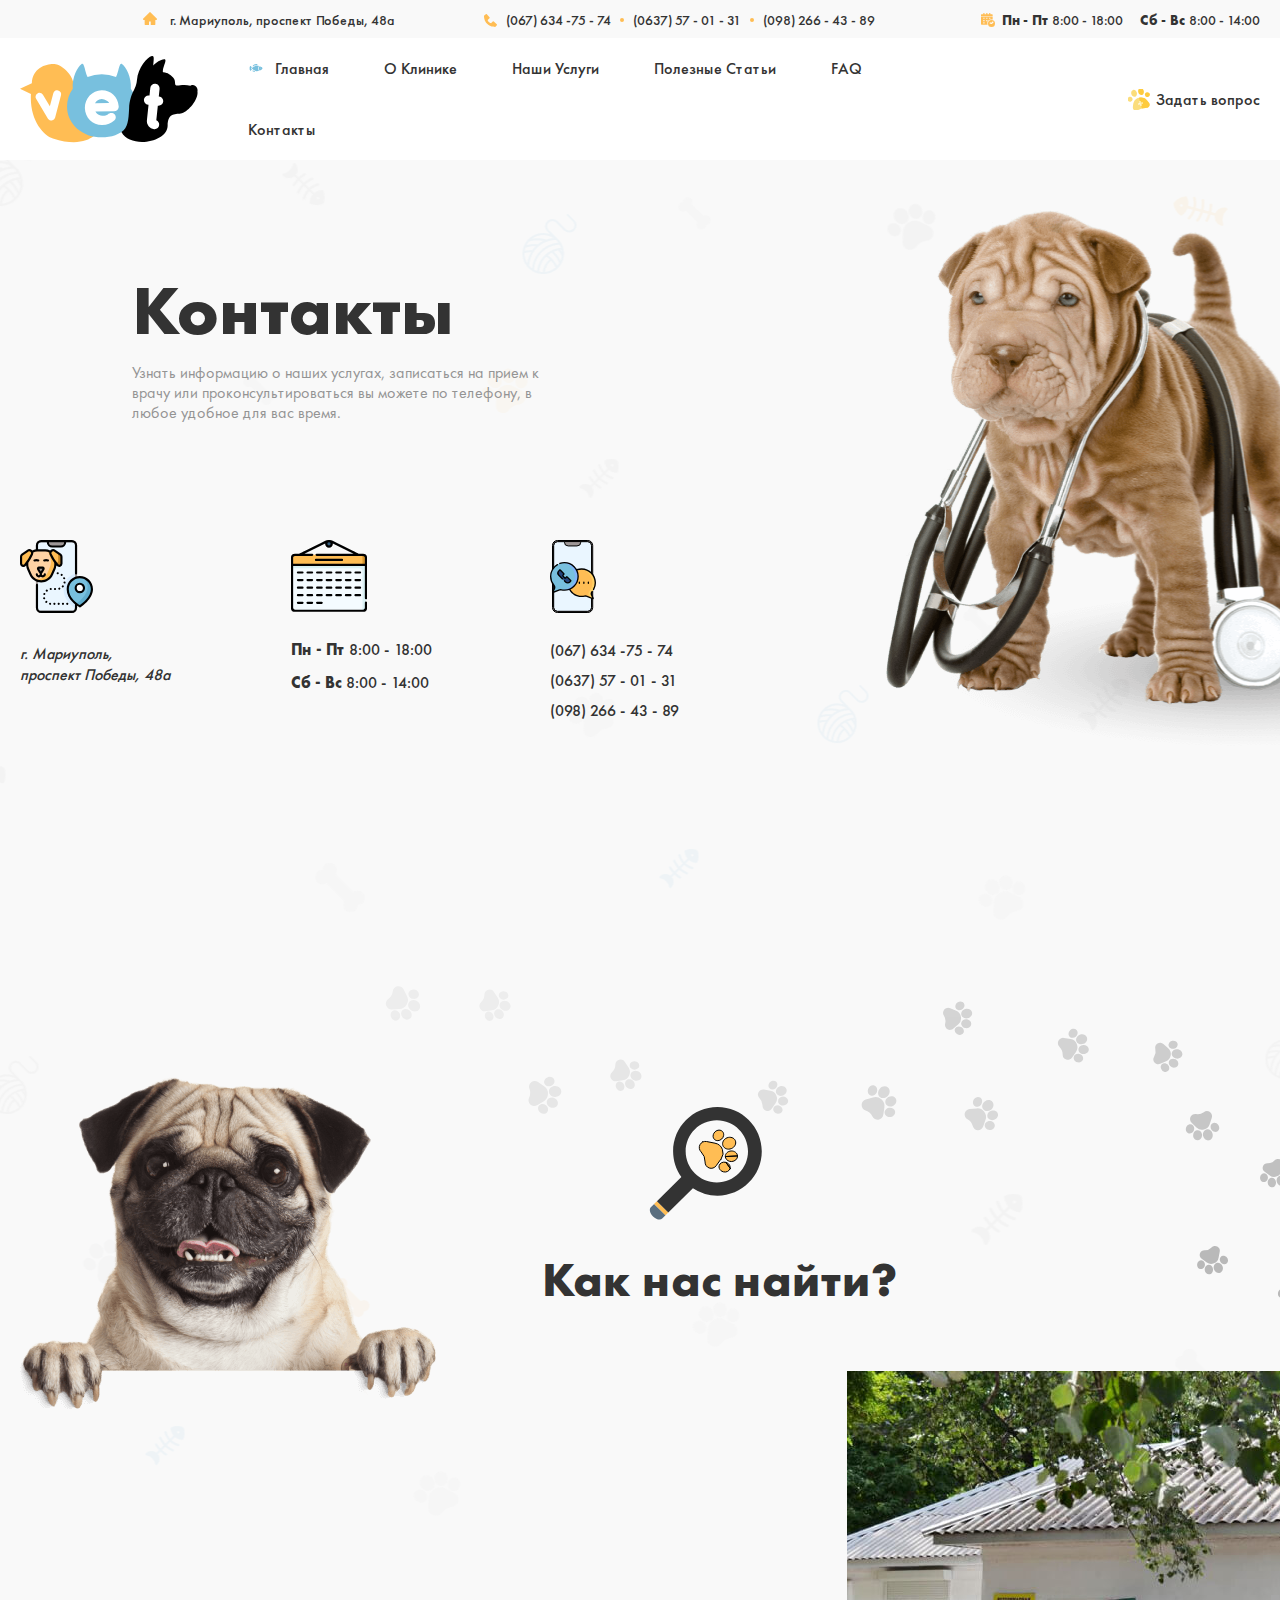
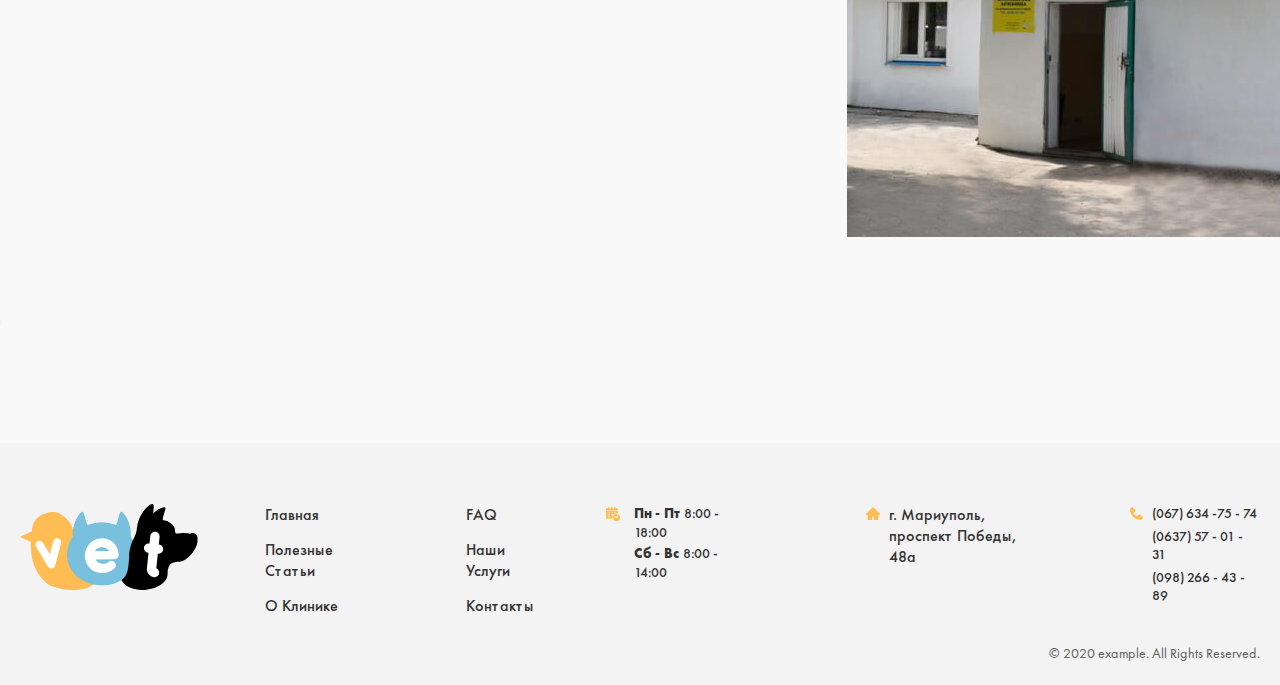
==== commit c0640785: "Contact and modal finish" ====
--- a/contact.html
+++ b/contact.html
@@ -11,7 +11,7 @@
 
     <!-- <link rel="stylesheet" href="./css/main.min.css"> -->
 </head>
-<body>
+<body class="site-body">
 
     <!-- Header start -->
     <header class="site-header">
@@ -78,14 +78,14 @@
                                 <a class="site-header__nav-link" href="#">Полезные Статьи</a>
                             </li>
                             <li class="site-header__nav-item">
-                                <a class="site-header__nav-link" href="#">FAQ</a>
+                                <a class="site-header__nav-link" href="./FAQ.html">FAQ</a>
                             </li>
                             <li class="site-header__nav-item">
                                 <a class="site-header__nav-link" href="./contact.html">Контакты</a>
                             </li>
                         </ul>
                     </nav>
-                    <a class="site-header__link" href="#">
+                    <a class="site-header__link site-header__link--js-open-modal" href="#">
                         Задать вопрос
                     </a>
                 </div>
@@ -199,7 +199,7 @@
                         </ol>
                         <ol class="site-footer__nav-list">
                             <li class="site-footer__nav-item">
-                                <a class="site-footer__nav-link" href="#">FAQ</a>
+                                <a class="site-footer__nav-link" href="./FAQ.html">FAQ</a>
                             </li>
                             <li class="site-footer__nav-item">
                                 <a class="site-footer__nav-link" href="./services.html">Наши Услуги</a>
@@ -253,5 +253,40 @@
         </div>
     </footer>
     <!-- Footer finish -->
+
+    <!-- Modal start  -->
+    <div class="modal">
+        <div class="modal__window">
+            <button class="modal__x-button modal__x-button--js-close-modal" type="button"></button>
+            <div class="modal__authorization">
+                <span class="modal__authorization-text">
+                    Авторизация:
+                </span>
+                <a class="modal__link modal__link--google" href="#">
+                    Войти через Google
+                </a>
+                <a class="modal__link modal__link--facebook" href="#">
+                    Войти через Facebook
+                </a>
+            </div>
+            <div class="modal__form-box">
+                <h2 class="modal-text">
+                    Задать вопрос
+                </h2>
+                <form class="modal__form" action="https://echo.htmlacademy.ru/" method="post" autocomplete="off">
+                    <input class="modal__input-zone" type="text" name="user_name" id="user_name" minlength="3"
+                    maxlength="1000000" aria-label="Enter your name" required placeholder="Ваше имя">
+    
+                    <textarea class="modal__input-zone modal__input-zone--question" name="user_question" id="user_question" 
+                    minlength="3" aria-label="Enter your question"   placeholder="Опишите Ваш вопрос.                               Например: в каком возрасте можно         прививать от бешенства?"></textarea>
+    
+                    <button class="modal__button" type="submit">Отправить </button>
+                </form>
+            </div>
+        </div>
+    </div>
+    <!-- Modal finish  -->
+
+    <script src="./js/main.js"></script>
 </body>
 </html>--- a/css/style.css
+++ b/css/style.css
@@ -1,3 +1,10 @@
+/*
+* Prefixed by https://autoprefixer.github.io
+* PostCSS: v8.4.14,
+* Autoprefixer: v10.4.7
+* Browsers: last 4 version
+*/
+
 /*
 * Prefixed by https://autoprefixer.github.io
 * PostCSS: v8.4.14,
@@ -1030,7 +1037,7 @@
     line-height: 21px;
     
     color: #fff;
-    background: var(--main-text-color);
+    background-color: var(--main-text-color);
     border: none;
     border-radius: 3px;
     -webkit-transition: 0.3s ease;
@@ -1726,13 +1733,26 @@
     content: "";
 }
 
+.hero-asked-questions__list{
+    margin-top: 63px;
+    margin-bottom: 0;
+    margin-left: 112px;
+    padding: 0;
+    list-style: none;
+}
+
+.hero-asked-questions__item{
+    margin-bottom: 18px;
+}
+.hero-asked-questions__item:last-child{
+    margin-bottom: 0;
+}
+
 .hero-asked-questions__details {
     position: relative;
     top: 0;
     left: 0;
     width: 752px;
-    margin-bottom: 18px;
-    margin-left: 112px;
     padding-top: 23px;
     padding-right: 41px;
     padding-bottom: 32px;
@@ -1747,9 +1767,7 @@
     opacity: 0.5;
     cursor: not-allowed;
 }
-.hero-asked-questions__details:nth-child(2){
-    margin-top: 63px;
-}
+
 .hero-asked-questions__details:last-child{
     margin-bottom: 0;
 }
@@ -1840,7 +1858,7 @@
     background-position: center;
     content: "";
 }
-.hero-asked-questions__details:nth-child(2n + 1) .hero-asked-questions__time::before {
+.hero-asked-questions__item:nth-child(2n + 1) .hero-asked-questions__details .hero-asked-questions__time::before {
     display: inline-block;
     width: 23px;
     height: 20px;
@@ -1994,7 +2012,7 @@
     padding-bottom: 206px;
     background-image: url("../images/how-find-bg.svg");
     background-repeat: no-repeat;
-    background-position: calc(50% + 205px) calc(50% - 250px);
+    background-position: calc(50% + 207px) calc(50% - 250px);
 }
 
 .how-find-us__container-box {
@@ -2017,20 +2035,7 @@
     
     color: var(--main-text-color);
 }
-.how-find-us__text::before {
-    position: absolute;
-    top: -137px;
-    left: calc(50% + 10px);
-    display: inline-block;
-    width: 112px;
-    height: 113px;
-    margin-right: auto;
-    margin-left: auto;
-    background-image: url("../images/how-find-icon.svg");
-    background-repeat: no-repeat;
-    background-position: center;
-    content: "";
-}
+
 
 .how-find-us__box {
     position: relative;
@@ -2266,4 +2271,249 @@
     text-align: right;
     
     color: #5c5c5c;
+}
+
+.modal {
+    position: fixed;
+    top: 0;
+    left: 0;
+    display: none;
+    width: 100%;
+    height: 100%;
+    background-color: rgba(255, 255, 255, 0.9)
+}
+
+.modal--open{
+    display: block;
+}
+.site-body__stop{
+    overflow: hidden;
+}
+
+.modal__window {
+    position: relative;
+    top: 0;
+    left: 0;
+    display: -webkit-box;
+    display: -ms-flexbox;
+    display: flex;
+    -webkit-box-pack: justify;
+        -ms-flex-pack: justify;
+            justify-content: space-between;
+    width: 850px;
+    margin: 0 auto;
+    padding-top: 119px;
+    padding-right: 51px;
+    padding-bottom: 137px;
+    padding-left: 70px;
+    background-color: var(--main-hover-color);
+    background-image: url("../images/modal-bg.svg"), url("../images/modal-dog-bg.png");
+    background-repeat: no-repeat;
+    background-position: center, left bottom;
+    -webkit-animation-name: modal-animation;
+            animation-name: modal-animation;
+    -webkit-animation-duration: 2s;
+            animation-duration: 2s;
+    -webkit-animation-fill-mode: forwards;
+            animation-fill-mode: forwards;
+}
+@-webkit-keyframes modal-animation{
+    0%{
+        top: -665px;   
+    }
+
+    100%{
+        top: 100px; 
+    }
+}
+@keyframes modal-animation{
+    0%{
+        top: -665px;   
+    }
+
+    100%{
+        top: 100px; 
+    }
+}
+.modal__x-button {
+    position: absolute;
+    top: 21px;
+    left: 20px;
+    width: 18px;
+    height: 18px;
+    border: none;
+    background-color: transparent;
+    background-image: url("../images/X.svg");
+    background-repeat: no-repeat;
+    background-position: center;
+}
+
+.modal__authorization {
+    padding-top: 29px;
+    margin-right: 20px;
+}
+
+.modal__authorization-text {
+    display: inline-block;
+    font-size: 20px;
+
+    color: var(--main-text-color);
+}
+
+.modal__link {
+    display: -webkit-box;
+    display: -ms-flexbox;
+    display: flex;
+    -webkit-box-align: center;
+        -ms-flex-align: center;
+            align-items: center;
+    -webkit-box-pack: center;
+        -ms-flex-pack: center;
+            justify-content: center;
+    width: 238px;
+    margin-top: 21px;
+    padding: 14px 0;
+    font-size: 16px;
+    line-height: 21px;
+    text-decoration: none;
+    color: var(--main-text-color);
+    background-color: #fff;
+}
+.modal__link::before {
+    display: inline-block;
+    width: 20px;
+    height: 20px;
+    margin-right: 14px;
+    background-repeat: no-repeat;
+    background-position: center;
+    content: "";
+}
+
+/* .modal__link--google {
+} */
+
+.modal__link--google::before {
+    background-image: url("../images/google.svg");
+}
+
+/* .modal__link--facebook {
+} */
+
+.modal__link--facebook::before {
+    background-image: url("../images/facebook.svg");
+}
+
+.modal__form-box{
+    width: 358px;
+}
+
+.modal-text{
+    margin-top: 0;
+    margin-bottom: 25px;
+    font-weight: 700;
+    font-size: 50px;
+    line-height: 54px;
+
+    color: var(--main-text-color);
+}
+
+/* .modal__form {
+} */
+
+.modal__input-zone {
+    width: 335px;
+    padding-top: 16px;
+    padding-right: 22px;
+    padding-bottom: 13px;
+    padding-left: 22px;
+    font-weight: 400;
+    font-size: 16px;
+    line-height: 20px;
+
+    color: var(--main-text-color);
+    
+    background-color: #fff;
+    border: none;
+}
+.modal__input-zone::-webkit-input-placeholder {
+    font-weight: 400;
+    font-size: 16px;
+    line-height: 20px;
+
+    color: var(--main-desc-color);
+}
+.modal__input-zone::-moz-placeholder {
+    font-weight: 400;
+    font-size: 16px;
+    line-height: 20px;
+
+    color: var(--main-desc-color);
+}
+.modal__input-zone:-ms-input-placeholder {
+    font-weight: 400;
+    font-size: 16px;
+    line-height: 20px;
+
+    color: var(--main-desc-color);
+}
+.modal__input-zone::-ms-input-placeholder {
+    font-weight: 400;
+    font-size: 16px;
+    line-height: 20px;
+
+    color: var(--main-desc-color);
+}
+.modal__input-zone::placeholder {
+    font-weight: 400;
+    font-size: 16px;
+    line-height: 20px;
+
+    color: var(--main-desc-color);
+}
+.modal__input-zone:focus{
+    outline: 2px solid var(--main-hover-color);
+}
+.modal__input-zone:not(:focus):not(:-moz-placeholder-shown):invalid{
+    outline: 2px solid #dc4d41;
+    color: #dc4d41;
+}
+.modal__input-zone:not(:focus):not(:-ms-input-placeholder):invalid{
+    outline: 2px solid #dc4d41;
+    color: #dc4d41;
+}
+.modal__input-zone:not(:focus):not(:placeholder-shown):invalid{
+    outline: 2px solid #dc4d41;
+    color: #dc4d41;
+}
+
+.modal__input-zone--question {
+    width: 335px;
+    height: 165px;
+    margin-top: 21px;
+    margin-bottom: 27px;
+    resize: none;
+}
+
+.modal__button {
+    width: 193px;
+    padding-top: 14px;
+    padding-bottom: 15px;
+    font-size: 16px;
+    line-height: 21px;
+    text-align: center;
+    color: #fff;
+    background-color: #000000;
+}
+
+@media
+only screen and (-webkit-min-device-pixel-ratio: 2),
+only screen and (     -o-min-device-pixel-ratio: 2/1),
+only screen and (        min-device-pixel-ratio: 2),
+only screen and (                -webkit-min-device-pixel-ratio: 2),
+only screen and (                -o-min-device-pixel-ratio: 2/1),
+only screen and (                min-resolution: 192dpi),
+only screen and (                min-resolution: 2dppx) {
+    .modal__window{
+        background-image: url("../images/modal-dog-bg@2x.png");
+    }
 }--- a/css/main.min.css
+++ b/css/main.min.css
@@ -1,2 +1,2 @@
 button,hr,input{overflow:visible}progress,sub,sup{vertical-align:baseline}[type=checkbox],[type=radio],legend{box-sizing:border-box;padding:0}html{line-height:1.15;-webkit-text-size-adjust:100%}body{margin:0}details,main{display:block}h1{font-size:2em;margin:.67em 0}hr{box-sizing:content-box;height:0}code,kbd,pre,samp{font-family:monospace,monospace;font-size:1em}a{background-color:transparent}abbr[title]{border-bottom:none;text-decoration:underline;text-decoration:underline dotted}b,strong{font-weight:bolder}small{font-size:80%}sub,sup{font-size:75%;line-height:0;position:relative}sub{bottom:-.25em}sup{top:-.5em}img{border-style:none}button,input,optgroup,select,textarea{font-family:inherit;font-size:100%;line-height:1.15;margin:0}button,select{text-transform:none}[type=button],[type=reset],[type=submit],button{-webkit-appearance:button}[type=button]::-moz-focus-inner,[type=reset]::-moz-focus-inner,[type=submit]::-moz-focus-inner,button::-moz-focus-inner{border-style:none;padding:0}[type=button]:-moz-focusring,[type=reset]:-moz-focusring,[type=submit]:-moz-focusring,button:-moz-focusring{outline:ButtonText dotted 1px}fieldset{padding:.35em .75em .625em}legend{color:inherit;display:table;max-width:100%;white-space:normal}textarea{overflow:auto}[type=number]::-webkit-inner-spin-button,[type=number]::-webkit-outer-spin-button{height:auto}[type=search]{-webkit-appearance:textfield;outline-offset:-2px}[type=search]::-webkit-search-decoration{-webkit-appearance:none}::-webkit-file-upload-button{-webkit-appearance:button;font:inherit}summary{display:list-item}[hidden],template{display:none}
-.site-header__topbox-box,body{display:-webkit-box;display:-ms-flexbox}body,html{height:100%}.site-header__topbox,body{background-color:var(--main-body-bg-color)}.site-header__adress-link,.site-header__phone-number{text-decoration:none;color:var(--main-text-color);font-size:14px;line-height:18px}.site-header__adress::before,.site-header__dateitem:first-child::before,.site-header__link::before,.site-header__nav-list::before,.site-header__phonelist::before{background-repeat:no-repeat;background-position:center;content:""}.hero__link:active,.hero__link:hover{background-color:var(--main-hover-color)}.our-services__item-link,body{-webkit-box-orient:vertical;-webkit-box-direction:normal}:root{--main-font-family:"Futura PT","Arial",sans-serif;--main-font-weight:500;--main-body-bg-color:#f9f9f9;--main-text-color:#333;--main-desc-color:#949494;--main-hover-color:#ffbd54}@font-face{font-family:"Futura PT";font-style:normal;font-weight:300;font-display:swap;src:url("../fonts/FuturaPT-Light.woff2") format("woff2"),url("../fonts/FuturaPT-Light.woff") format("woff")}@font-face{font-family:"Futura PT";font-style:normal;font-weight:400;font-display:swap;src:url("../fonts/FuturaPT-Book.woff2") format("woff2"),url("../fonts/FuturaPT-Book.woff") format("woff")}@font-face{font-family:"Futura PT";font-style:normal;font-weight:500;font-display:swap;src:url("../fonts/FuturaPT-Medium.woff2") format("woff2"),url("../fonts/FuturaPT-Medium.woff") format("woff")}@font-face{font-family:"Futura PT";font-style:normal;font-weight:700;font-display:swap;src:url("../fonts/FuturaPT-Bold.woff2") format("woff2"),url("../fonts/FuturaPT-Bold.woff") format("woff")}*{-webkit-box-sizing:border-box;box-sizing:border-box}img{display:block;height:auto}body{display:flex;-ms-flex-direction:column;flex-direction:column;margin:0;font-family:var(--main-font-family);font-weight:var(--main-font-weight);background-image:url("../images/bg.png");background-position:top 140px center;overflow-x:hidden}.container{max-width:1350px;margin:0 auto;padding:0 20px}.visually-hidden{clip:rect(0 0 0 0);-webkit-clip-path:inset(50%);clip-path:inset(50%);height:1px;overflow:hidden;position:absolute;white-space:nowrap;width:1px}.site-header__topbox{padding-top:11px;padding-bottom:9px}.site-header__topbox-box{display:flex;-webkit-box-align:center;-ms-flex-align:center;align-items:center;-webkit-box-pack:justify;-ms-flex-pack:justify;justify-content:space-between;width:1117px;margin-left:auto}.site-header__adress::before{display:inline-block;width:14px;height:13px;margin-right:9px;background-image:url("../images/house.svg")}.site-header__adress-link{font-style:normal}.site-header__datelist,.site-header__phonelist{display:-webkit-box;display:-ms-flexbox;display:flex;-webkit-box-align:center;-ms-flex-align:center;align-items:center;list-style:none;margin:0;padding:0}.site-header__phonelist::before{display:inline-block;width:13px;height:13px;margin-right:9px;background-image:url("../images/phone.svg")}.site-article__box,.site-article__form,.site-header__phoneitem{display:-webkit-box;display:-ms-flexbox;display:flex;-webkit-box-align:center;-ms-flex-align:center;align-items:center}.site-header__phoneitem:nth-child(2)::after,.site-header__phoneitem:nth-child(2)::before{display:inline-block;width:4px;height:4px;margin:0 9px;background-color:var(--main-hover-color);border-radius:50%;content:""}.site-header__phone-number{-webkit-transition:color .3s;-o-transition:color .3s;transition:color .3s}.site-header__phone-number:hover{color:var(--main-hover-color)}.site-header__phone-number:active{color:var(--main-text-color);opacity:.6}.site-header__dateitem{display:-webkit-box;display:-ms-flexbox;display:flex;-webkit-box-align:center;-ms-flex-align:center;align-items:center;margin-left:17px}.site-header__dateitem:first-child::before{display:inline-block;width:14px;height:14px;margin-right:7px;background-image:url("../images/schedule.svg")}.site-footer__datetime,.site-header__datetime{font-size:14px;line-height:18px;color:var(--main-text-color)}.site-header__bottombox{background-color:#fff}.how-find-us__box,.site-header__bottombox-box{position:relative;top:0;left:0;display:-webkit-box;display:-ms-flexbox;display:flex;-webkit-box-align:center;-ms-flex-align:center;align-items:center}.logo{position:absolute;top:-19;left:0;-webkit-transition:opacity .3s;-o-transition:opacity .3s;transition:opacity .3s}.about-us__box,.logo--footer,.our-services__item,.our-services__listbox{position:relative;top:0;left:0}.logo:hover{opacity:.8}.hero__link:active,.logo:active,.our-services__item-link:hover,.site-header__link:active{opacity:.6}.logo__img{width:177.55px;height:86.23px}.site-header__nav{margin-left:auto}.site-header__nav-list{display:-webkit-box;display:-ms-flexbox;display:flex;-webkit-box-align:center;-ms-flex-align:center;align-items:center;-ms-flex-wrap:wrap;flex-wrap:wrap;width:717px;list-style:none;margin:0;padding:0}.site-header__link,.site-header__nav-link{padding-top:20px;padding-bottom:16px;font-size:16px;line-height:21px;color:var(--main-text-color);text-decoration:none}.site-header__nav-list::before{display:inline-block;width:15px;height:15px;margin-right:12px;background-image:url("../images/fish.svg");background-size:cover}.site-header__nav-item{margin-right:55px}.site-header__nav-item:last-child{margin-right:0}.site-header__nav-link{display:inline-block;border-bottom:4px solid transparent;-webkit-transition:border-bottom-color .3s;-o-transition:border-bottom-color .3s;transition:border-bottom-color .3s}.our-services__list,.site-header__link{display:-webkit-box;display:-ms-flexbox}.site-header__nav-link:hover{border-bottom-color:#f4ffad}.site-header__nav-link:active{border-bottom-color:#f4ffad;opacity:.6}.site-header__link{display:flex;-webkit-box-align:center;-ms-flex-align:center;align-items:center;margin-left:163px;text-align:right;border-bottom:4px solid transparent;-webkit-transition:border-bottom-color .3s;-o-transition:border-bottom-color .3s;transition:border-bottom-color .3s}.site-header__link:active,.site-header__link:hover{border-bottom-color:#f4ffad}.site-header__link::before{display:inline-block;width:23px;height:21px;margin-right:5px;background-image:url("../images/paw.svg")}.about-us__box::after,.about-us__box::before{display:inline-block;width:51px;height:41px;background-position:right center;position:absolute;background-repeat:no-repeat}.site-main{-webkit-box-flex:1;-ms-flex-positive:1;flex-grow:1}.hero{padding-top:146px;padding-bottom:290px;background-image:url("../images/Pets.png"),url("../images/parrot.png");background-repeat:no-repeat;background-position:calc(50% - 540px) calc(50% - 70px),calc(50% + 695px) calc(50% + 200px)}.hero__textbox{width:608px;margin-right:32px;margin-left:auto}.hero__text{margin-top:0;margin-bottom:29px;font-weight:700;font-size:70px;line-height:64px;color:var(--main-text-color)}.hero__desc,.hero__link{font-size:16px;line-height:21px}.hero__text-blu{color:#78c0de}.hero__desc-box{width:495px;margin-bottom:38px}.hero__desc{margin:0;font-weight:400;color:var(--main-desc-color)}.hero__link{display:inline-block;padding:15px 48px 16px 47px;text-decoration:none;color:#fff;background-color:var(--main-text-color);border-radius:3px;-webkit-transition:.3s;-o-transition:.3s;transition:.3s}.about-us__desc,.about-us__text{font-size:20px;line-height:26px;text-align:center}.hero__link:active,.hero__link:hover{color:var(--main-text-color)}.our-services__link--yellow:active,.our-services__link--yellow:hover{color:var(--main-hover-color);background-color:var(--main-text-color)}.about-us{padding-top:21px;padding-bottom:191px}.about-us__box{width:753px;margin-right:auto;margin-left:auto}.about-us__box::before{top:10px;left:-101px;background-image:url("../images/comma1.svg");content:""}.about-us__box::after{bottom:135px;right:-87px;background-image:url("../images/comma2.svg");content:""}.about-us__desc::after,.about-us__desc::before{display:block;width:140px;height:2px;margin-right:auto;margin-left:auto;background-color:#dbdbdb;content:""}.about-us__desc{margin:0;font-weight:400;color:var(--main-desc-color)}.about-us__text,.our-services__item-link,.our-services__text,.our-services__title{color:var(--main-text-color)}.about-us__desc::before{margin-bottom:43px}.about-us__desc::after{margin-top:35px}.about-us__text{margin-top:70px;margin-bottom:0}.our-services{padding-bottom:235px}.our-services__box{width:1223px;margin:0 auto}.our-services__text{margin-top:0;margin-bottom:80px;font-weight:700;font-size:48px;line-height:54px;text-align:center}.our-services__list{display:flex;margin:0;padding:0;list-style:none;overflow:hidden}.our-services__item{-ms-flex-negative:0;flex-shrink:0;width:193px;margin-right:13px;margin-bottom:14px}.our-services__item::before{position:absolute;top:30px;display:inline-block;background-repeat:no-repeat;background-position:center;background-size:contain;content:""}.our-services__item:first-child{margin-bottom:0}.our-services__item:first-child::before{left:71px;width:54px;height:77px;background-image:url("../images/doctor.svg")}.our-services__item:nth-child(2)::before{left:65px;width:61px;height:77px;background-image:url("../images/veterinar.svg")}.our-services__item:nth-child(3)::before{left:60px;width:72px;height:77px;background-image:url("../images/dropper.svg")}.our-services__item:nth-child(4)::before{left:52px;width:76px;height:76px;background-image:url("../images/wool-dog.svg")}.our-services__item:nth-child(5)::before{left:57px;width:78px;height:78px;background-image:url("../images/microscope.svg")}.our-services__item:nth-child(6)::before{left:58px;width:76px;height:76px;background-image:url("../images/veterinary-emblem.svg")}.our-services__item:nth-child(7)::before{left:52px;width:77px;height:77px;background-image:url("../images/skeleton.svg")}.our-services__item:nth-child(8)::before{left:86px;width:40px;height:77px;background-image:url("../images/syringe.svg")}.our-services__item:nth-child(9)::before{left:53px;width:87px;height:78px;background-image:url("../images/dog-calendar.svg")}.our-services__item:nth-child(10)::before{left:62px;width:68px;height:76px;background-image:url("../images/vaccine.svg")}.our-services__item:nth-child(11)::before{left:60px;width:78px;height:78px;background-image:url("../images/fangs.svg")}.our-services__item:nth-child(12)::before{left:59px;width:77px;height:77px;background-image:url("../images/house-call.svg")}.our-services__item:last-child,.our-services__item:nth-child(6){margin-right:0}.our-services__item-text{margin:0}.our-services__item-link{display:-webkit-box;display:-ms-flexbox;display:flex;-ms-flex-direction:column;flex-direction:column;-webkit-box-align:center;-ms-flex-align:center;align-items:center;padding:129px 32px 28px 35px;font-size:18px;line-height:22px;text-align:center;text-decoration:none;background-color:#fff;border:1px solid #f3f3f3;border-radius:5px}.our-services__arrot-left,.our-services__arrot-right{position:absolute;top:82px;width:50px;height:50px;background-color:transparent;border:none;background-repeat:no-repeat;background-position:center}.our-services__item-link:active{opacity:.8}.our-services__item-link--first{margin-bottom:0;padding-bottom:42px;border-bottom:none}.our-services__item-link--one-line{padding-top:140px;padding-bottom:39px}.our-services__arrot-left{left:-50px;background-image:url("../images/arrow-to-left.svg");-webkit-transition:background-color .3s;-o-transition:background-color .3s;transition:background-color .3s}.our-services__arrot-left:hover{background-color:#fff}.our-services__arrot-left:active{opacity:.6}.our-services__arrot-right{right:-50px;background-image:url("../images/arrow-to-right.svg");-webkit-transition:background-color .3s;-o-transition:background-color .3s;transition:background-color .3s}.our-services__arrot-right:hover{background-color:#fff}.our-services__arrot-right:active{opacity:.6}.our-services__infobox{display:-webkit-box;display:-ms-flexbox;display:flex;-webkit-box-align:center;-ms-flex-align:center;align-items:center;-webkit-box-pack:justify;-ms-flex-pack:justify;justify-content:space-between;padding:41px 39px 43px 35px;background-color:#fff;border-radius:0 5px 5px}.our-services__link,.our-services__linktbox{display:-webkit-box;display:-ms-flexbox;-webkit-box-align:center}.our-services__textbox{width:492px;margin-left:67px}.our-services__title{margin-top:0;margin-bottom:18px;font-size:36px;line-height:20px}.our-services__desc{margin-top:0;margin-bottom:9px;font-weight:400;font-size:16px;line-height:20px;color:var(--main-desc-color)}.our-services__linktbox{display:flex;-ms-flex-align:center;align-items:center;margin-top:34px}.our-services__link{display:flex;-ms-flex-align:center;align-items:center;font-size:16px;line-height:21px;text-decoration:none;color:#fff;border-radius:3px;-webkit-transition:.3s;-o-transition:.3s;transition:.3s}.useful-articles__item--active,.useful-articles__list{display:-webkit-box;display:-ms-flexbox;-webkit-box-align:center}.our-services__link--yellow{margin-right:21px;padding:14px 36px 15px 35px;background-color:var(--main-hover-color)}.our-services__link--yellow:active{opacity:.6}.our-services__link--yellow::before{display:inline-block;width:21px;height:21px;margin-right:7px;background-image:url("../images/money.svg");background-repeat:no-repeat;background-position:center;content:""}.our-services__link--black{padding:14px 37px;background-color:var(--main-text-color)}.our-services__link--black:hover{color:var(--main-text-color);background-color:var(--main-hover-color)}.our-services__link--black:active{color:var(--main-text-color);background-color:var(--main-hover-color);opacity:.6}.our-services__link--black::before{display:inline-block;width:21px;height:21px;margin-right:6px;background-image:url("../images/document.svg");background-repeat:no-repeat;background-position:center;content:""}.site-article{position:relative;top:0;left:0;padding-top:90px;padding-bottom:88px;background-image:url("../images/article-bg.png");background-position:center}.site-article__textbox{margin-left:216px}.site-article__text{margin-top:0;margin-bottom:32px;font-weight:700;font-size:48px;line-height:20px;color:#fff}.site-article__input-zone{width:335px;margin-right:21px;padding:18px 22px 12px;font-weight:400;font-size:16px;line-height:20px;color:var(--main-text-color);background-color:#fff;border-radius:5px;border:none;outline:transparent solid 2px}.site-article__input-zone::-webkit-input-placeholder{font-weight:400;font-size:16px;line-height:20px;color:var(--main-desc-color)}.site-article__input-zone::-moz-placeholder{font-weight:400;font-size:16px;line-height:20px;color:var(--main-desc-color)}.site-article__input-zone:-ms-input-placeholder{font-weight:400;font-size:16px;line-height:20px;color:var(--main-desc-color)}.site-article__input-zone::-ms-input-placeholder{font-weight:400;font-size:16px;line-height:20px;color:var(--main-desc-color)}.site-article__input-zone::placeholder{font-weight:400;font-size:16px;line-height:20px;color:var(--main-desc-color)}.site-article__input-zone:focus{outline:2px solid var(--main-hover-color)}.site-article__input-zone:not(:focus):not(:-moz-placeholder-shown):invalid{color:#dc4d41;outline:#dc4d41 solid 2px}.site-article__input-zone:not(:focus):not(:-ms-input-placeholder):invalid{color:#dc4d41;outline:#dc4d41 solid 2px}.site-article__input-zone:not(:focus):not(:placeholder-shown):invalid{color:#dc4d41;outline:#dc4d41 solid 2px}.site-article__button{padding:15px 53px 14px 51px;font-size:16px;line-height:21px;color:#fff;background:var(--main-text-color);border:none;border-radius:3px;-webkit-transition:.3s;-o-transition:.3s;transition:.3s}.site-article__button:hover{color:var(--main-text-color);background-color:var(--main-hover-color)}.site-article__button:active{color:var(--main-text-color);background-color:var(--main-hover-color);opacity:.6}.site-article__image{position:absolute;bottom:-65px;left:calc(50% + 60px)}.hero-asked-questions__details,.hero-our-services__item,.how-find-us__text,.site-footer__adress,.site-footer__date-list,.site-footer__phone-list{position:relative;top:0;left:0}.useful-articles{padding-top:216px;padding-bottom:264px}.useful-articles__text{margin:0 auto 80px;font-weight:700;font-size:48px;line-height:20px;text-align:center;color:var(--main-text-color)}.useful-articles__list{display:flex;-ms-flex-align:center;align-items:center;-webkit-box-pack:center;-ms-flex-pack:center;justify-content:center;list-style:none;margin:0;padding:0}.useful-articles__item{width:305px;background-color:#fefefe;border:1px solid #e4e4e2;border-radius:5px;-webkit-transition:.3s;-o-transition:.3s;transition:.3s}.useful-articles__item--active{display:flex;-ms-flex-align:center;align-items:center;width:640px}.useful-articles__item--active .useful-articles__img{width:305px;height:435px}.useful-articles__item--active .useful-articles__categories-list{display:-webkit-box;display:-ms-flexbox;display:flex}.useful-articles__item--active .useful-articles__desc-short{display:none}.useful-articles__item--active .useful-articles__desc-long{display:block}.useful-articles__item:nth-child(2){margin:0 24px}.useful-articles__item:active,.useful-articles__item:hover{-webkit-filter:drop-shadow(0px 4px 4px rgba(0,0,0,0.25));filter:drop-shadow(0px 4px 4px rgba(0, 0, 0, .25))}.useful-articles__img{width:305px;height:180px}.useful-articles__box{padding:21px 31px 36px 30px}.useful-articles__timebox{display:-webkit-box;display:-ms-flexbox;display:flex;margin-bottom:2px}.useful-articles__categories-list{display:none;-webkit-box-align:center;-ms-flex-align:center;align-items:center;list-style:none;margin:0;padding:0}.useful-articles__categories-item{margin-right:7px}.useful-articles__categories-link{font-weight:400;font-size:14px;line-height:22px;text-decoration:none;color:#3d9cea}.useful-articles__time{margin-left:auto;font-size:14px;line-height:18px;color:var(--main-desc-color)}.useful-articles__textbox{width:210px;margin-bottom:15px}.useful-articles__textbox-text{margin:0;font-weight:700;font-size:26px;line-height:29px;color:var(--main-text-color)}.useful-articles__desc-long,.useful-articles__desc-short{margin-bottom:33px;font-weight:400;line-height:20px;color:var(--main-desc-color);font-size:16px;margin-top:0}.useful-articles__desc-long{display:none}.feedback__box,.useful-articles__link{display:-webkit-box;display:-ms-flexbox;-webkit-box-align:center}.useful-articles__link{display:flex;-ms-flex-align:center;align-items:center;font-size:16px;line-height:21px;text-decoration:none;color:var(--main-text-color);-webkit-transition:color .3s;-o-transition:color .3s;transition:color .3s}.useful-articles__link::before{display:inline-block;width:23px;height:21px;margin-right:5px;background-image:url("../images/paw.svg");background-repeat:no-repeat;background-position:center;content:""}.useful-articles__link:hover{color:var(--main-hover-color)}.useful-articles__link:active{color:var(--main-text-color);opacity:.7}.feedback{padding-bottom:244px}.feedback__box{display:flex;-ms-flex-align:center;align-items:center;width:1463px;margin-right:auto;margin-left:auto;background-color:var(--main-text-color);background-image:url("../images/form-bg.png");background-repeat:no-repeat;background-position:right center}.feedback__map{width:462px;height:652px}.feedback__textbox{width:360px;margin-left:165px}.feedback__text{margin-top:0;margin-bottom:14px;font-weight:700;font-size:48px;line-height:62px;color:#fff}.feedback__desc,.feedback__input-zone{line-height:20px;font-weight:400;font-size:16px}.feedback__desc{margin-top:0;margin-bottom:29px;color:var(--main-desc-color)}.feedback__input-zone{width:375px;margin-bottom:27px;padding:16px 22px 13px;display:-webkit-box;display:-ms-flexbox;display:flex;-webkit-box-align:center;-ms-flex-align:center;align-items:center;color:var(--main-text-color);background-color:#fff;border:none}.feedback__input-zone::-webkit-input-placeholder{font-weight:400;font-size:16px;line-height:21px;color:var(--main-desc-color)}.feedback__input-zone::-moz-placeholder{font-weight:400;font-size:16px;line-height:21px;color:var(--main-desc-color)}.feedback__input-zone:-ms-input-placeholder{font-weight:400;font-size:16px;line-height:21px;color:var(--main-desc-color)}.feedback__input-zone::-ms-input-placeholder{font-weight:400;font-size:16px;line-height:21px;color:var(--main-desc-color)}.feedback__input-zone::placeholder{font-weight:400;font-size:16px;line-height:21px;color:var(--main-desc-color)}.feedback__input-zone:focus{outline:2px solid var(--main-hover-color)}.feedback__input-zone:not(:focus):not(:-moz-placeholder-shown):invalid{color:#dc4d41;outline:#dc4d41 solid 2px}.feedback__input-zone:not(:focus):not(:-ms-input-placeholder):invalid{color:#dc4d41;outline:#dc4d41 solid 2px}.feedback__input-zone:not(:focus):not(:placeholder-shown):invalid{color:#dc4d41;outline:#dc4d41 solid 2px}.feedback__input-zone--question{height:165px;resize:none}.feedback__button{padding:15px 49px 14px 50px;font-size:16px;line-height:21px;color:#fff;background-color:var(--main-hover-color);border:none}.hero-our-services{padding-top:118px;padding-bottom:169px;background-image:url("../images/green-parrot.png");background-repeat:no-repeat;background-position:calc(50% + 510px) calc(50% - 755px)}.hero-top__textbox{margin-left:112px}.hero-top__textbox--our-services{margin-bottom:139px}.hero-top__text{margin-top:0;margin-bottom:21px;font-weight:700;font-size:70px;line-height:64px;color:var(--main-text-color)}.hero-top__descbox{width:447px}.hero-top__desc{margin:0;font-weight:400;font-size:16px;line-height:20px;color:var(--main-desc-color)}.hero-our-services__list{display:-ms-grid;display:grid;-ms-grid-rows:420px 34px 420px 34px 420px;grid-template-rows:repeat(3,420px);-ms-grid-columns:305px 30px 305px 30px 305px 30px 305px;grid-template-columns:repeat(4,305px);grid-gap:34px 30px;margin:0;padding:0;list-style:none}.hero-our-services__list>:first-child{-ms-grid-row:1;-ms-grid-column:1}.hero-our-services__list>:nth-child(2){-ms-grid-row:1;-ms-grid-column:3}.hero-our-services__list>:nth-child(3){-ms-grid-row:1;-ms-grid-column:5}.hero-our-services__list>:nth-child(4){-ms-grid-row:1;-ms-grid-column:7}.hero-our-services__list>:nth-child(5){-ms-grid-row:3;-ms-grid-column:1}.hero-our-services__list>:nth-child(6){-ms-grid-row:3;-ms-grid-column:3}.hero-our-services__list>:nth-child(7){-ms-grid-row:3;-ms-grid-column:5}.hero-our-services__list>:nth-child(8){-ms-grid-row:3;-ms-grid-column:7}.hero-our-services__list>:nth-child(9){-ms-grid-row:5;-ms-grid-column:1}.hero-our-services__list>:nth-child(10){-ms-grid-row:5;-ms-grid-column:3}.hero-our-services__list>:nth-child(11){-ms-grid-row:5;-ms-grid-column:5}.hero-our-services__list>:nth-child(12){-ms-grid-row:5;-ms-grid-column:7}.hero-our-services__item{padding:157px 50px 45px 53px;background-color:#fff;border-radius:5px 5px 0 0;background-image:url("../images/pet-paw-grey.svg");background-repeat:no-repeat;background-position:top right;-webkit-transition:.3s;-o-transition:.3s;transition:.3s}.hero-our-services__item:active,.hero-our-services__item:hover{-webkit-filter:drop-shadow(0px 4px 20px rgba(0,0,0,0.2));filter:drop-shadow(0px 4px 20px rgba(0, 0, 0, .2))}.hero-our-services__item::before{position:absolute;top:59px;left:53px;display:inline-block;background-repeat:no-repeat;background-position:center;content:""}.hero-asked-questions__details--inactive::after,.hero-asked-questions__details::after{top:60px;right:41px;background-repeat:no-repeat;background-position:center;content:"";position:absolute}.hero-our-services__item:first-child:before{width:54px;height:77px;background-image:url("../images/doctor.svg")}.hero-our-services__item:nth-child(2):before{width:61px;height:77px;background-image:url("../images/veterinar.svg")}.hero-our-services__item:nth-child(3):before{width:72px;height:77px;background-image:url("../images/dropper.svg")}.hero-our-services__item:nth-child(4):before{width:76px;height:76px;background-image:url("../images/wool-dog.svg")}.hero-our-services__item:nth-child(5):before{width:78px;height:78px;background-image:url("../images/microscope.svg")}.hero-our-services__item:nth-child(6):before{width:76px;height:76px;background-image:url("../images/veterinary-emblem.svg")}.hero-our-services__item:nth-child(7):before{width:77px;height:77px;background-image:url("../images/skeleton.svg")}.hero-our-services__item:nth-child(8):before{width:40px;height:77px;background-image:url("../images/syringe.svg")}.hero-our-services__item:nth-child(9):before{width:87px;height:78px;background-image:url("../images/dog-calendar.svg")}.hero-our-services__item:nth-child(10):before{width:68px;height:76px;background-image:url("../images/vaccine.svg")}.hero-our-services__item:nth-child(11):before{width:78px;height:78px;background-image:url("../images/fangs.svg")}.hero-our-services__item:nth-child(12):before{width:77px;height:77px;background-image:url("../images/house-call.svg")}.hero-our-services__item-text{margin-top:0;margin-bottom:14px;font-size:32px;line-height:34px;color:var(--main-text-color)}.hero-our-services__item-desc{margin-top:0;margin-bottom:26px;font-weight:400;font-size:16px;line-height:20px;color:var(--main-desc-color)}.hero-asked-questions__link,.hero-our-services__link{line-height:21px;color:#fff;border-radius:3px;display:inline-block;font-size:16px;text-decoration:none}.hero-our-services__link{padding:15px 29px 14px 30px;font-weight:400;text-align:center;background-color:#78c0d3}.hero-our-services__link--yellow{background-color:var(--main-hover-color);-webkit-transition:.3s;-o-transition:.3s;transition:.3s}.hero-our-services__link--yellow:hover{color:var(--main-hover-color);background-color:var(--main-text-color)}.hero-our-services__link--yellow:active{opacity:.6}.hero-asked-questions{padding-top:118px;padding-bottom:270px;background-image:url("../images/doctor-cat.png"),url("../images/yellow-parrot.png");background-repeat:no-repeat;background-position:calc(50% + 540px) calc(50% - 500px),calc(50% + 565px) calc(50% + 510px)}.hero-asked-questions__link{margin-top:35px;padding:14px 39px;background-color:#78c0d3}.hero-asked-questions__link::before{display:inline-block;width:21px;height:21px;margin-right:6px;background-image:url("../images/document.svg");background-repeat:no-repeat;background-position:center;content:""}.hero-asked-questions__details{width:752px;margin-bottom:18px;margin-left:112px;padding:23px 41px 32px 63px;background-color:#fff;border:1px solid #f3f3f3;border-radius:5px;cursor:pointer}.hero-asked-questions__details--inactive{opacity:.5;cursor:not-allowed}.hero-asked-questions__details:nth-child(2){margin-top:63px}.hero-asked-questions__details:last-child{margin-bottom:0}.hero-asked-questions__details::after{display:inline-block;width:16px;height:9px;background-image:url("../images/arrow.svg");-webkit-transition:.3s;-o-transition:.3s;transition:.3s}.hero-asked-questions__details--inactive::after{display:inline-block;width:21px;height:21px;background-image:url("../images/clock.svg")}.hero-asked-questions__details[open]::after{-webkit-transform:rotate(180deg);-ms-transform:rotate(180deg);transform:rotate(180deg);-webkit-transition:.3s;-o-transition:.3s;transition:.3s}.hero-asked-questions__details--inactive[open]::after{-webkit-transform:rotate(0);-ms-transform:rotate(0);transform:rotate(0)}.hero-asked-questions__summary{font-size:20px;line-height:22px;list-style:none;color:var(--main-text-color)}.hero-asked-questions__minibox{display:block;display:-webkit-box;display:-ms-flexbox;display:flex;-webkit-box-align:center;-ms-flex-align:center;align-items:center;margin-bottom:11px}.hero-asked-questions__time{display:-webkit-box;display:-ms-flexbox;display:flex;-webkit-box-align:center;-ms-flex-align:center;align-items:center;margin-right:33px;font-weight:400;font-size:14px;line-height:22px;color:var(--main-text-color)}.hero-contact__info,.site-footer__inner{display:-webkit-box;display:-ms-flexbox}.hero-asked-questions__time::before{display:inline-block;width:23px;height:20px;margin-right:2px;background-image:url("../images/paw-gold.svg");background-repeat:no-repeat;background-position:center;content:""}.hero-asked-questions__details:nth-child(odd) .hero-asked-questions__time::before{display:inline-block;width:23px;height:20px;margin-right:2px;background-image:url("../images/paw-blue.svg");background-repeat:no-repeat;background-position:center;content:""}.hero-contact__adress::before,.hero-contact__list::before,.hero-contact__time-list::before{display:block;background-repeat:no-repeat;background-position:center;content:""}.hero-asked-questions__summary-name{font-size:12px;line-height:22px;letter-spacing:.08em;text-transform:uppercase;color:#78c0de}.hero-asked-questions__desc-box{width:577px}.hero-asked-questions__desc{margin-top:23px;margin-bottom:43px;font-weight:400;font-size:16px;line-height:20px;color:var(--main-desc-color)}.hero-contact__adress-link,.hero-contact__fhone-link,.hero-contact__time{font-size:16px;line-height:21px;color:var(--main-text-color)}.hero-contact{padding-top:118px;padding-bottom:25px;background-image:url("../images/hero-bulldog.png");background-repeat:no-repeat;background-position:calc(50% + 565px) calc(50% + 10px)}.hero-contact__info{display:flex;margin-top:117px}.hero-contact__adress{width:153px;margin-right:118px}.hero-contact__adress::before{width:73px;height:73px;margin-bottom:30px;background-image:url("../images/location.svg")}.hero-contact__adress-link{display:inline-block;text-decoration:none}.hero-contact__time-list{margin-top:0;margin-right:118px;margin-bottom:0;padding:0;list-style:none}.hero-contact__time-list::before{width:76px;height:72px;margin-bottom:27px;background-image:url("../images/calendar.svg")}.hero-contact__time-item{margin-bottom:12px}.hero-contact__time-item:last-child{margin-bottom:0}.hero-contact__list{margin:0;padding:0;list-style:none}.hero-contact__list::before{width:46px;height:73px;margin-bottom:27px;background-image:url("../images/phone-contact.svg")}.hero-contact__item{margin-bottom:9px}.hero-contact__item:last-child{margin-bottom:0}.hero-contact__fhone-link{text-decoration:none;-webkit-transition:.3s;-o-transition:.3s;transition:.3s}.hero-contact__fhone-link:hover{color:var(--main-hover-color)}.hero-contact__fhone-link:active{color:var(--main-text-color);opacity:.6}.how-find-us{padding-top:503px;padding-bottom:206px;background-image:url("../images/how-find-bg.svg");background-repeat:no-repeat;background-position:calc(50% + 205px) calc(50% - 250px)}.how-find-us__container-box{width:1440px;margin-right:auto;margin-left:auto}.how-find-us__text{margin-top:0;margin-bottom:60px;font-weight:700;font-size:48px;line-height:62px;text-align:center;color:var(--main-text-color)}.site-footer__adress-link,.site-footer__nav-link{font-size:16px;line-height:21px;text-decoration:none}.how-find-us__text::before{position:absolute;top:-137px;left:calc(50% + 10px);display:inline-block;width:112px;height:113px;margin-right:auto;margin-left:auto;background-image:url("../images/how-find-icon.svg");background-repeat:no-repeat;background-position:center;content:""}.how-find-us__box::before{position:absolute;top:-297px;left:10px;display:inline-block;width:443px;height:342px;background-image:url("../images/bulldog.png");background-repeat:no-repeat;background-position:center;content:""}.how-find-us__map{width:847px;height:466px}.how-find-us__img{width:593px;height:466px}@media only screen and (-webkit-min-device-pixel-ratio:2),only screen and (-o-min-device-pixel-ratio:2/1),only screen and (min-device-pixel-ratio:2),only screen and (-webkit-min-device-pixel-ratio:2),only screen and (-o-min-device-pixel-ratio:2/1),only screen and (min-resolution:192dpi),only screen and (min-resolution:2dppx){body{background-image:url("../images/bg@2x.png")}.hero{background-image:url("../images/Pets@2x.png"),url("../images/parrot@2x.png")}.site-article{background-image:url("../images/article-bg@2x.png")}.hero-asked-questions{background-image:url("../images/doctor-cat@2x.png"),url("../images/yellow-parrot@2x.png")}.hero-contact{background-image:url("../images/hero-bulldog@2x.png")}.how-find-us__box::before{background-image:url("../images/bulldog@2x.png")}}.site-footer{padding-top:61px;padding-bottom:23px;background-color:#f3f3f3}.site-footer__inner{display:flex;margin-bottom:28px}.site-footer__nav{display:-webkit-box;display:-ms-flexbox;display:flex;margin-left:67px}.site-footer__nav-list{margin-top:0;margin-right:87px;margin-bottom:0;padding:0;list-style:none}.site-footer__nav-item{margin-bottom:14px}.site-footer__nav-item:last-child{margin-bottom:0}.site-footer__nav-link{color:var(--main-text-color);-webkit-transition:.3s;-o-transition:.3s;transition:.3s}.site-footer__nav-link:hover{color:var(--main-hover-color)}.site-footer__nav-link:active{color:var(--main-text-color);opacity:.7}.site-footer__date-list{margin:0 138px 0 auto;padding-left:0;list-style:none}.site-footer__date-list::before{position:absolute;top:3px;left:-28px;display:inline-block;width:14px;height:14px;background-image:url("../images/schedule.svg");background-repeat:no-repeat;background-position:center;content:""}.site-footer__adress::before,.site-footer__phone-list::before{position:absolute;top:3px;display:inline-block;height:13px;background-repeat:no-repeat;background-position:center;content:""}.site-footer__date-item{margin-bottom:3px}.site-footer__adress{width:157px;margin-right:112px}.site-footer__adress::before{left:-23px;width:14px;background-image:url("../images/house.svg")}.site-footer__adress-link{font-style:normal;color:var(--main-text-color)}.site-footer__licenthe,.site-footer__phone-link{font-size:14px;line-height:18px;text-align:right}.site-footer__phone-list{margin:0;padding:0;list-style:none}.site-footer__phone-list::before{left:-22px;width:13px;margin-right:9px;background-image:url("../images/phone.svg")}.site-footer__phone-item{margin-bottom:4px}.site-footer__phone-link{text-decoration:none;color:var(--main-text-color);-webkit-transition:color .3s;-o-transition:color .3s;transition:color .3s}.site-footer__phone-link:hover{color:var(--main-hover-color)}.site-footer__phone-link:active{color:var(--main-text-color);opacity:.6}.site-footer__licenthe{display:block;font-weight:400;color:#5c5c5c}+.site-header__topbox-box,body{display:-webkit-box;display:-ms-flexbox}body,html{height:100%}.site-header__topbox,body{background-color:var(--main-body-bg-color)}.site-header__adress-link,.site-header__phone-number{text-decoration:none;color:var(--main-text-color);font-size:14px;line-height:18px}.site-header__adress::before,.site-header__dateitem:first-child::before,.site-header__link::before,.site-header__nav-list::before,.site-header__phonelist::before{background-repeat:no-repeat;background-position:center;content:""}.hero__link:active,.hero__link:hover{background-color:var(--main-hover-color)}.our-services__item-link,body{-webkit-box-orient:vertical;-webkit-box-direction:normal}:root{--main-font-family:"Futura PT","Arial",sans-serif;--main-font-weight:500;--main-body-bg-color:#f9f9f9;--main-text-color:#333;--main-desc-color:#949494;--main-hover-color:#ffbd54}@font-face{font-family:"Futura PT";font-style:normal;font-weight:300;font-display:swap;src:url("../fonts/FuturaPT-Light.woff2") format("woff2"),url("../fonts/FuturaPT-Light.woff") format("woff")}@font-face{font-family:"Futura PT";font-style:normal;font-weight:400;font-display:swap;src:url("../fonts/FuturaPT-Book.woff2") format("woff2"),url("../fonts/FuturaPT-Book.woff") format("woff")}@font-face{font-family:"Futura PT";font-style:normal;font-weight:500;font-display:swap;src:url("../fonts/FuturaPT-Medium.woff2") format("woff2"),url("../fonts/FuturaPT-Medium.woff") format("woff")}@font-face{font-family:"Futura PT";font-style:normal;font-weight:700;font-display:swap;src:url("../fonts/FuturaPT-Bold.woff2") format("woff2"),url("../fonts/FuturaPT-Bold.woff") format("woff")}*{-webkit-box-sizing:border-box;box-sizing:border-box}img{display:block;height:auto}body{display:flex;-ms-flex-direction:column;flex-direction:column;margin:0;font-family:var(--main-font-family);font-weight:var(--main-font-weight);background-image:url("../images/bg.png");background-position:top 140px center;overflow-x:hidden}.container{max-width:1350px;margin:0 auto;padding:0 20px}.visually-hidden{clip:rect(0 0 0 0);-webkit-clip-path:inset(50%);clip-path:inset(50%);height:1px;overflow:hidden;position:absolute;white-space:nowrap;width:1px}.site-header__topbox{padding-top:11px;padding-bottom:9px}.site-header__topbox-box{display:flex;-webkit-box-align:center;-ms-flex-align:center;align-items:center;-webkit-box-pack:justify;-ms-flex-pack:justify;justify-content:space-between;width:1117px;margin-left:auto}.site-header__adress::before{display:inline-block;width:14px;height:13px;margin-right:9px;background-image:url("../images/house.svg")}.site-header__adress-link{font-style:normal}.site-header__datelist,.site-header__phonelist{display:-webkit-box;display:-ms-flexbox;display:flex;-webkit-box-align:center;-ms-flex-align:center;align-items:center;list-style:none;margin:0;padding:0}.site-header__phonelist::before{display:inline-block;width:13px;height:13px;margin-right:9px;background-image:url("../images/phone.svg")}.site-article__box,.site-article__form,.site-header__phoneitem{display:-webkit-box;display:-ms-flexbox;display:flex;-webkit-box-align:center;-ms-flex-align:center;align-items:center}.site-header__phoneitem:nth-child(2)::after,.site-header__phoneitem:nth-child(2)::before{display:inline-block;width:4px;height:4px;margin:0 9px;background-color:var(--main-hover-color);border-radius:50%;content:""}.site-header__phone-number{-webkit-transition:color .3s;-o-transition:color .3s;transition:color .3s}.site-header__phone-number:hover{color:var(--main-hover-color)}.site-header__phone-number:active{color:var(--main-text-color);opacity:.6}.site-header__dateitem{display:-webkit-box;display:-ms-flexbox;display:flex;-webkit-box-align:center;-ms-flex-align:center;align-items:center;margin-left:17px}.site-header__dateitem:first-child::before{display:inline-block;width:14px;height:14px;margin-right:7px;background-image:url("../images/schedule.svg")}.site-footer__datetime,.site-header__datetime{font-size:14px;line-height:18px;color:var(--main-text-color)}.site-header__bottombox{background-color:#fff}.how-find-us__box,.site-header__bottombox-box{position:relative;top:0;left:0;display:-webkit-box;display:-ms-flexbox;display:flex;-webkit-box-align:center;-ms-flex-align:center;align-items:center}.logo{position:absolute;top:-19;left:0;-webkit-transition:opacity .3s;-o-transition:opacity .3s;transition:opacity .3s}.about-us__box,.logo--footer,.our-services__item,.our-services__listbox{position:relative;top:0;left:0}.logo:hover{opacity:.8}.hero__link:active,.logo:active,.our-services__item-link:hover,.site-header__link:active{opacity:.6}.logo__img{width:177.55px;height:86.23px}.site-header__nav{margin-left:auto}.site-header__nav-list{display:-webkit-box;display:-ms-flexbox;display:flex;-webkit-box-align:center;-ms-flex-align:center;align-items:center;-ms-flex-wrap:wrap;flex-wrap:wrap;width:717px;list-style:none;margin:0;padding:0}.site-header__link,.site-header__nav-link{padding-top:20px;padding-bottom:16px;font-size:16px;line-height:21px;color:var(--main-text-color);text-decoration:none}.site-header__nav-list::before{display:inline-block;width:15px;height:15px;margin-right:12px;background-image:url("../images/fish.svg");background-size:cover}.site-header__nav-item{margin-right:55px}.site-header__nav-item:last-child{margin-right:0}.site-header__nav-link{display:inline-block;border-bottom:4px solid transparent;-webkit-transition:border-bottom-color .3s;-o-transition:border-bottom-color .3s;transition:border-bottom-color .3s}.site-header__nav-link:hover{border-bottom-color:#f4ffad}.site-header__nav-link:active{border-bottom-color:#f4ffad;opacity:.6}.site-header__link{display:-webkit-box;display:-ms-flexbox;display:flex;-webkit-box-align:center;-ms-flex-align:center;align-items:center;margin-left:163px;text-align:right;border-bottom:4px solid transparent;-webkit-transition:border-bottom-color .3s;-o-transition:border-bottom-color .3s;transition:border-bottom-color .3s}.site-header__link:active,.site-header__link:hover{border-bottom-color:#f4ffad}.site-header__link::before{display:inline-block;width:23px;height:21px;margin-right:5px;background-image:url("../images/paw.svg")}.about-us__box::after,.about-us__box::before{display:inline-block;width:51px;height:41px;background-position:right center;position:absolute;background-repeat:no-repeat}.site-main{-webkit-box-flex:1;-ms-flex-positive:1;flex-grow:1}.hero{padding-top:146px;padding-bottom:290px;background-image:url("../images/Pets.png"),url("../images/parrot.png");background-repeat:no-repeat;background-position:calc(50% - 540px) calc(50% - 70px),calc(50% + 695px) calc(50% + 200px)}.hero__textbox{width:608px;margin-right:32px;margin-left:auto}.hero__text{margin-top:0;margin-bottom:29px;font-weight:700;font-size:70px;line-height:64px;color:var(--main-text-color)}.hero__desc,.hero__link{font-size:16px;line-height:21px}.hero__text-blu{color:#78c0de}.hero__desc-box{width:495px;margin-bottom:38px}.hero__desc{margin:0;font-weight:400;color:var(--main-desc-color)}.hero__link{display:inline-block;padding:15px 48px 16px 47px;text-decoration:none;color:#fff;background-color:var(--main-text-color);border-radius:3px;-webkit-transition:.3s;-o-transition:.3s;transition:.3s}.about-us__desc,.about-us__text{font-size:20px;line-height:26px;text-align:center}.hero__link:active,.hero__link:hover{color:var(--main-text-color)}.our-services__link--yellow:active,.our-services__link--yellow:hover{color:var(--main-hover-color);background-color:var(--main-text-color)}.about-us{padding-top:21px;padding-bottom:191px}.about-us__box{width:753px;margin-right:auto;margin-left:auto}.about-us__box::before{top:10px;left:-101px;background-image:url("../images/comma1.svg");content:""}.about-us__box::after{bottom:135px;right:-87px;background-image:url("../images/comma2.svg");content:""}.about-us__desc::after,.about-us__desc::before{display:block;width:140px;height:2px;margin-right:auto;margin-left:auto;background-color:#dbdbdb;content:""}.about-us__desc{margin:0;font-weight:400;color:var(--main-desc-color)}.about-us__text,.our-services__item-link,.our-services__text,.our-services__title{color:var(--main-text-color)}.about-us__desc::before{margin-bottom:43px}.about-us__desc::after{margin-top:35px}.about-us__text{margin-top:70px;margin-bottom:0}.our-services{padding-bottom:235px}.our-services__box{width:1223px;margin:0 auto}.our-services__text{margin-top:0;margin-bottom:80px;font-weight:700;font-size:48px;line-height:54px;text-align:center}.our-services__list{display:-webkit-box;display:-ms-flexbox;display:flex;margin:0;padding:0;list-style:none;overflow:hidden}.our-services__item{-ms-flex-negative:0;flex-shrink:0;width:193px;margin-right:13px;margin-bottom:14px}.our-services__item::before{position:absolute;top:30px;display:inline-block;background-repeat:no-repeat;background-position:center;background-size:contain;content:""}.our-services__item:first-child{margin-bottom:0}.our-services__item:first-child::before{left:71px;width:54px;height:77px;background-image:url("../images/doctor.svg")}.our-services__item:nth-child(2)::before{left:65px;width:61px;height:77px;background-image:url("../images/veterinar.svg")}.our-services__item:nth-child(3)::before{left:60px;width:72px;height:77px;background-image:url("../images/dropper.svg")}.our-services__item:nth-child(4)::before{left:52px;width:76px;height:76px;background-image:url("../images/wool-dog.svg")}.our-services__item:nth-child(5)::before{left:57px;width:78px;height:78px;background-image:url("../images/microscope.svg")}.our-services__item:nth-child(6)::before{left:58px;width:76px;height:76px;background-image:url("../images/veterinary-emblem.svg")}.our-services__item:nth-child(7)::before{left:52px;width:77px;height:77px;background-image:url("../images/skeleton.svg")}.our-services__item:nth-child(8)::before{left:86px;width:40px;height:77px;background-image:url("../images/syringe.svg")}.our-services__item:nth-child(9)::before{left:53px;width:87px;height:78px;background-image:url("../images/dog-calendar.svg")}.our-services__item:nth-child(10)::before{left:62px;width:68px;height:76px;background-image:url("../images/vaccine.svg")}.our-services__item:nth-child(11)::before{left:60px;width:78px;height:78px;background-image:url("../images/fangs.svg")}.our-services__item:nth-child(12)::before{left:59px;width:77px;height:77px;background-image:url("../images/house-call.svg")}.our-services__item:last-child,.our-services__item:nth-child(6){margin-right:0}.our-services__item-text{margin:0}.our-services__item-link{display:-webkit-box;display:-ms-flexbox;display:flex;-ms-flex-direction:column;flex-direction:column;-webkit-box-align:center;-ms-flex-align:center;align-items:center;padding:129px 32px 28px 35px;font-size:18px;line-height:22px;text-align:center;text-decoration:none;background-color:#fff;border:1px solid #f3f3f3;border-radius:5px}.our-services__arrot-left,.our-services__arrot-right{position:absolute;top:82px;width:50px;height:50px;background-color:transparent;border:none;background-position:center;background-repeat:no-repeat}.our-services__item-link:active{opacity:.8}.our-services__item-link--first{margin-bottom:0;padding-bottom:42px;border-bottom:none}.our-services__item-link--one-line{padding-top:140px;padding-bottom:39px}.our-services__arrot-left{left:-50px;background-image:url("../images/arrow-to-left.svg");-webkit-transition:background-color .3s;-o-transition:background-color .3s;transition:background-color .3s}.our-services__arrot-left:hover{background-color:#fff}.our-services__arrot-left:active{opacity:.6}.our-services__arrot-right{right:-50px;background-image:url("../images/arrow-to-right.svg");-webkit-transition:background-color .3s;-o-transition:background-color .3s;transition:background-color .3s}.our-services__arrot-right:hover{background-color:#fff}.our-services__arrot-right:active{opacity:.6}.our-services__infobox{display:-webkit-box;display:-ms-flexbox;display:flex;-webkit-box-align:center;-ms-flex-align:center;align-items:center;-webkit-box-pack:justify;-ms-flex-pack:justify;justify-content:space-between;padding:41px 39px 43px 35px;background-color:#fff;border-radius:0 5px 5px}.our-services__textbox{width:492px;margin-left:67px}.our-services__title{margin-top:0;margin-bottom:18px;font-size:36px;line-height:20px}.our-services__desc{margin-top:0;margin-bottom:9px;font-weight:400;font-size:16px;line-height:20px;color:var(--main-desc-color)}.our-services__linktbox{display:-webkit-box;display:-ms-flexbox;display:flex;-webkit-box-align:center;-ms-flex-align:center;align-items:center;margin-top:34px}.our-services__link{display:-webkit-box;display:-ms-flexbox;display:flex;-webkit-box-align:center;-ms-flex-align:center;align-items:center;font-size:16px;line-height:21px;text-decoration:none;color:#fff;border-radius:3px;-webkit-transition:.3s;-o-transition:.3s;transition:.3s}.our-services__link--yellow{margin-right:21px;padding:14px 36px 15px 35px;background-color:var(--main-hover-color)}.our-services__link--yellow:active{opacity:.6}.our-services__link--yellow::before{display:inline-block;width:21px;height:21px;margin-right:7px;background-image:url("../images/money.svg");background-repeat:no-repeat;background-position:center;content:""}.our-services__link--black{padding:14px 37px;background-color:var(--main-text-color)}.our-services__link--black:hover{color:var(--main-text-color);background-color:var(--main-hover-color)}.our-services__link--black:active{color:var(--main-text-color);background-color:var(--main-hover-color);opacity:.6}.our-services__link--black::before{display:inline-block;width:21px;height:21px;margin-right:6px;background-image:url("../images/document.svg");background-repeat:no-repeat;background-position:center;content:""}.site-article{position:relative;top:0;left:0;padding-top:90px;padding-bottom:88px;background-image:url("../images/article-bg.png");background-position:center}.site-article__textbox{margin-left:216px}.site-article__text{margin-top:0;margin-bottom:32px;font-weight:700;font-size:48px;line-height:20px;color:#fff}.site-article__input-zone{width:335px;margin-right:21px;padding:18px 22px 12px;font-weight:400;font-size:16px;line-height:20px;color:var(--main-text-color);background-color:#fff;border-radius:5px;border:none;outline:transparent solid 2px}.site-article__input-zone::-webkit-input-placeholder{font-weight:400;font-size:16px;line-height:20px;color:var(--main-desc-color)}.site-article__input-zone::-moz-placeholder{font-weight:400;font-size:16px;line-height:20px;color:var(--main-desc-color)}.site-article__input-zone:-ms-input-placeholder{font-weight:400;font-size:16px;line-height:20px;color:var(--main-desc-color)}.site-article__input-zone::-ms-input-placeholder{font-weight:400;font-size:16px;line-height:20px;color:var(--main-desc-color)}.site-article__input-zone::placeholder{font-weight:400;font-size:16px;line-height:20px;color:var(--main-desc-color)}.site-article__input-zone:focus{outline:2px solid var(--main-hover-color)}.site-article__input-zone:not(:focus):not(:-moz-placeholder-shown):invalid{color:#dc4d41;outline:#dc4d41 solid 2px}.site-article__input-zone:not(:focus):not(:-ms-input-placeholder):invalid{color:#dc4d41;outline:#dc4d41 solid 2px}.site-article__input-zone:not(:focus):not(:placeholder-shown):invalid{color:#dc4d41;outline:#dc4d41 solid 2px}.site-article__button{padding:15px 53px 14px 51px;font-size:16px;line-height:21px;color:#fff;background-color:var(--main-text-color);border:none;border-radius:3px;-webkit-transition:.3s;-o-transition:.3s;transition:.3s}.site-article__button:hover{color:var(--main-text-color);background-color:var(--main-hover-color)}.site-article__button:active{color:var(--main-text-color);background-color:var(--main-hover-color);opacity:.6}.site-article__image{position:absolute;bottom:-65px;left:calc(50% + 60px)}.useful-articles{padding-top:216px;padding-bottom:264px}.useful-articles__text{margin:0 auto 80px;font-weight:700;font-size:48px;line-height:20px;text-align:center;color:var(--main-text-color)}.useful-articles__list{display:-webkit-box;display:-ms-flexbox;display:flex;-webkit-box-align:center;-ms-flex-align:center;align-items:center;-webkit-box-pack:center;-ms-flex-pack:center;justify-content:center;list-style:none;margin:0;padding:0}.useful-articles__item{width:305px;background-color:#fefefe;border:1px solid #e4e4e2;border-radius:5px;-webkit-transition:.3s;-o-transition:.3s;transition:.3s}.useful-articles__item--active{display:-webkit-box;display:-ms-flexbox;display:flex;-webkit-box-align:center;-ms-flex-align:center;align-items:center;width:640px}.useful-articles__item--active .useful-articles__img{width:305px;height:435px}.useful-articles__item--active .useful-articles__categories-list{display:-webkit-box;display:-ms-flexbox;display:flex}.useful-articles__item--active .useful-articles__desc-short{display:none}.modal--open,.useful-articles__item--active .useful-articles__desc-long{display:block}.useful-articles__item:nth-child(2){margin:0 24px}.useful-articles__item:active,.useful-articles__item:hover{-webkit-filter:drop-shadow(0px 4px 4px rgba(0,0,0,0.25));filter:drop-shadow(0px 4px 4px rgba(0, 0, 0, .25))}.useful-articles__img{width:305px;height:180px}.useful-articles__box{padding:21px 31px 36px 30px}.useful-articles__timebox{display:-webkit-box;display:-ms-flexbox;display:flex;margin-bottom:2px}.useful-articles__categories-list{display:none;-webkit-box-align:center;-ms-flex-align:center;align-items:center;list-style:none;margin:0;padding:0}.useful-articles__categories-item{margin-right:7px}.useful-articles__categories-link{font-weight:400;font-size:14px;line-height:22px;text-decoration:none;color:#3d9cea}.useful-articles__time{margin-left:auto;font-size:14px;line-height:18px;color:var(--main-desc-color)}.useful-articles__textbox{width:210px;margin-bottom:15px}.useful-articles__textbox-text{margin:0;font-weight:700;font-size:26px;line-height:29px;color:var(--main-text-color)}.useful-articles__desc-long,.useful-articles__desc-short{margin-bottom:33px;font-weight:400;line-height:20px;color:var(--main-desc-color);font-size:16px;margin-top:0}.useful-articles__desc-long{display:none}.feedback__box,.useful-articles__link{display:-webkit-box;display:-ms-flexbox;-webkit-box-align:center}.useful-articles__link{display:flex;-ms-flex-align:center;align-items:center;font-size:16px;line-height:21px;text-decoration:none;color:var(--main-text-color);-webkit-transition:color .3s;-o-transition:color .3s;transition:color .3s}.useful-articles__link::before{display:inline-block;width:23px;height:21px;margin-right:5px;background-image:url("../images/paw.svg");background-repeat:no-repeat;background-position:center;content:""}.useful-articles__link:hover{color:var(--main-hover-color)}.useful-articles__link:active{color:var(--main-text-color);opacity:.7}.feedback{padding-bottom:244px}.feedback__box{display:flex;-ms-flex-align:center;align-items:center;width:1463px;margin-right:auto;margin-left:auto;background-color:var(--main-text-color);background-image:url("../images/form-bg.png");background-repeat:no-repeat;background-position:right center}.feedback__map{width:462px;height:652px}.feedback__textbox{width:360px;margin-left:165px}.feedback__text{margin-top:0;margin-bottom:14px;font-weight:700;font-size:48px;line-height:62px;color:#fff}.feedback__desc,.feedback__input-zone{line-height:20px;font-weight:400;font-size:16px}.feedback__desc{margin-top:0;margin-bottom:29px;color:var(--main-desc-color)}.feedback__input-zone{width:375px;margin-bottom:27px;padding:16px 22px 13px;display:-webkit-box;display:-ms-flexbox;display:flex;-webkit-box-align:center;-ms-flex-align:center;align-items:center;color:var(--main-text-color);background-color:#fff;border:none}.feedback__input-zone::-webkit-input-placeholder{font-weight:400;font-size:16px;line-height:21px;color:var(--main-desc-color)}.feedback__input-zone::-moz-placeholder{font-weight:400;font-size:16px;line-height:21px;color:var(--main-desc-color)}.feedback__input-zone:-ms-input-placeholder{font-weight:400;font-size:16px;line-height:21px;color:var(--main-desc-color)}.feedback__input-zone::-ms-input-placeholder{font-weight:400;font-size:16px;line-height:21px;color:var(--main-desc-color)}.feedback__input-zone::placeholder{font-weight:400;font-size:16px;line-height:21px;color:var(--main-desc-color)}.feedback__input-zone:focus{outline:2px solid var(--main-hover-color)}.feedback__input-zone:not(:focus):not(:-moz-placeholder-shown):invalid{color:#dc4d41;outline:#dc4d41 solid 2px}.feedback__input-zone:not(:focus):not(:-ms-input-placeholder):invalid{color:#dc4d41;outline:#dc4d41 solid 2px}.feedback__input-zone:not(:focus):not(:placeholder-shown):invalid{color:#dc4d41;outline:#dc4d41 solid 2px}.feedback__input-zone--question{height:165px;resize:none}.feedback__button{padding:15px 49px 14px 50px;font-size:16px;line-height:21px;color:#fff;background-color:var(--main-hover-color);border:none}.hero-our-services{padding-top:118px;padding-bottom:169px;background-image:url("../images/green-parrot.png");background-repeat:no-repeat;background-position:calc(50% + 510px) calc(50% - 755px)}.hero-top__textbox{margin-left:112px}.hero-top__textbox--our-services{margin-bottom:139px}.hero-top__text{margin-top:0;margin-bottom:21px;font-weight:700;font-size:70px;line-height:64px;color:var(--main-text-color)}.hero-top__descbox{width:447px}.hero-top__desc{margin:0;font-weight:400;font-size:16px;line-height:20px;color:var(--main-desc-color)}.hero-our-services__list{display:-ms-grid;display:grid;-ms-grid-rows:420px 34px 420px 34px 420px;grid-template-rows:repeat(3,420px);-ms-grid-columns:305px 30px 305px 30px 305px 30px 305px;grid-template-columns:repeat(4,305px);grid-gap:34px 30px;margin:0;padding:0;list-style:none}.hero-our-services__list>:first-child{-ms-grid-row:1;-ms-grid-column:1}.hero-our-services__list>:nth-child(2){-ms-grid-row:1;-ms-grid-column:3}.hero-our-services__list>:nth-child(3){-ms-grid-row:1;-ms-grid-column:5}.hero-our-services__list>:nth-child(4){-ms-grid-row:1;-ms-grid-column:7}.hero-our-services__list>:nth-child(5){-ms-grid-row:3;-ms-grid-column:1}.hero-our-services__list>:nth-child(6){-ms-grid-row:3;-ms-grid-column:3}.hero-our-services__list>:nth-child(7){-ms-grid-row:3;-ms-grid-column:5}.hero-our-services__list>:nth-child(8){-ms-grid-row:3;-ms-grid-column:7}.hero-our-services__list>:nth-child(9){-ms-grid-row:5;-ms-grid-column:1}.hero-our-services__list>:nth-child(10){-ms-grid-row:5;-ms-grid-column:3}.hero-our-services__list>:nth-child(11){-ms-grid-row:5;-ms-grid-column:5}.hero-our-services__list>:nth-child(12){-ms-grid-row:5;-ms-grid-column:7}.hero-our-services__item{position:relative;top:0;left:0;padding:157px 50px 45px 53px;background-color:#fff;border-radius:5px 5px 0 0;background-image:url("../images/pet-paw-grey.svg");background-repeat:no-repeat;background-position:top right;-webkit-transition:.3s;-o-transition:.3s;transition:.3s}.hero-our-services__item:active,.hero-our-services__item:hover{-webkit-filter:drop-shadow(0px 4px 20px rgba(0,0,0,0.2));filter:drop-shadow(0px 4px 20px rgba(0, 0, 0, .2))}.hero-our-services__item::before{position:absolute;top:59px;left:53px;display:inline-block;background-repeat:no-repeat;background-position:center;content:""}.hero-asked-questions__details--inactive::after,.hero-asked-questions__details::after{top:60px;right:41px;background-repeat:no-repeat;background-position:center;content:"";position:absolute}.hero-our-services__item:first-child:before{width:54px;height:77px;background-image:url("../images/doctor.svg")}.hero-our-services__item:nth-child(2):before{width:61px;height:77px;background-image:url("../images/veterinar.svg")}.hero-our-services__item:nth-child(3):before{width:72px;height:77px;background-image:url("../images/dropper.svg")}.hero-our-services__item:nth-child(4):before{width:76px;height:76px;background-image:url("../images/wool-dog.svg")}.hero-our-services__item:nth-child(5):before{width:78px;height:78px;background-image:url("../images/microscope.svg")}.hero-our-services__item:nth-child(6):before{width:76px;height:76px;background-image:url("../images/veterinary-emblem.svg")}.hero-our-services__item:nth-child(7):before{width:77px;height:77px;background-image:url("../images/skeleton.svg")}.hero-our-services__item:nth-child(8):before{width:40px;height:77px;background-image:url("../images/syringe.svg")}.hero-our-services__item:nth-child(9):before{width:87px;height:78px;background-image:url("../images/dog-calendar.svg")}.hero-our-services__item:nth-child(10):before{width:68px;height:76px;background-image:url("../images/vaccine.svg")}.hero-our-services__item:nth-child(11):before{width:78px;height:78px;background-image:url("../images/fangs.svg")}.hero-our-services__item:nth-child(12):before{width:77px;height:77px;background-image:url("../images/house-call.svg")}.hero-our-services__item-text{margin-top:0;margin-bottom:14px;font-size:32px;line-height:34px;color:var(--main-text-color)}.hero-our-services__item-desc{margin-top:0;margin-bottom:26px;font-weight:400;font-size:16px;line-height:20px;color:var(--main-desc-color)}.hero-asked-questions__details:last-child,.hero-asked-questions__item:last-child{margin-bottom:0}.hero-asked-questions__link,.hero-our-services__link{line-height:21px;color:#fff;border-radius:3px;display:inline-block;font-size:16px;text-decoration:none}.hero-our-services__link{padding:15px 29px 14px 30px;font-weight:400;text-align:center;background-color:#78c0d3}.hero-our-services__link--yellow{background-color:var(--main-hover-color);-webkit-transition:.3s;-o-transition:.3s;transition:.3s}.hero-our-services__link--yellow:hover{color:var(--main-hover-color);background-color:var(--main-text-color)}.hero-our-services__link--yellow:active{opacity:.6}.hero-asked-questions{padding-top:118px;padding-bottom:270px;background-image:url("../images/doctor-cat.png"),url("../images/yellow-parrot.png");background-repeat:no-repeat;background-position:calc(50% + 540px) calc(50% - 500px),calc(50% + 565px) calc(50% + 510px)}.hero-asked-questions__link{margin-top:35px;padding:14px 39px;background-color:#78c0d3}.hero-asked-questions__link::before{display:inline-block;width:21px;height:21px;margin-right:6px;background-image:url("../images/document.svg");background-repeat:no-repeat;background-position:center;content:""}.hero-asked-questions__list{margin-top:63px;margin-bottom:0;margin-left:112px;padding:0;list-style:none}.hero-asked-questions__item{margin-bottom:18px}.hero-asked-questions__details{position:relative;top:0;left:0;width:752px;padding:23px 41px 32px 63px;background-color:#fff;border:1px solid #f3f3f3;border-radius:5px;cursor:pointer}.hero-asked-questions__details--inactive{opacity:.5;cursor:not-allowed}.hero-asked-questions__details::after{display:inline-block;width:16px;height:9px;background-image:url("../images/arrow.svg");-webkit-transition:.3s;-o-transition:.3s;transition:.3s}.hero-asked-questions__details--inactive::after{display:inline-block;width:21px;height:21px;background-image:url("../images/clock.svg")}.hero-asked-questions__details[open]::after{-webkit-transform:rotate(180deg);-ms-transform:rotate(180deg);transform:rotate(180deg);-webkit-transition:.3s;-o-transition:.3s;transition:.3s}.hero-asked-questions__details--inactive[open]::after{-webkit-transform:rotate(0);-ms-transform:rotate(0);transform:rotate(0)}.hero-asked-questions__summary{font-size:20px;line-height:22px;list-style:none;color:var(--main-text-color)}.hero-asked-questions__minibox{display:block;display:-webkit-box;display:-ms-flexbox;display:flex;-webkit-box-align:center;-ms-flex-align:center;align-items:center;margin-bottom:11px}.hero-asked-questions__time{display:-webkit-box;display:-ms-flexbox;display:flex;-webkit-box-align:center;-ms-flex-align:center;align-items:center;margin-right:33px;font-weight:400;font-size:14px;line-height:22px;color:var(--main-text-color)}.hero-contact__info,.site-footer__inner{display:-webkit-box;display:-ms-flexbox}.hero-asked-questions__time::before{display:inline-block;width:23px;height:20px;margin-right:2px;background-image:url("../images/paw-gold.svg");background-repeat:no-repeat;background-position:center;content:""}.hero-asked-questions__item:nth-child(odd) .hero-asked-questions__details .hero-asked-questions__time::before{display:inline-block;width:23px;height:20px;margin-right:2px;background-image:url("../images/paw-blue.svg");background-repeat:no-repeat;background-position:center;content:""}.hero-contact__adress::before,.hero-contact__list::before,.hero-contact__time-list::before{display:block;background-repeat:no-repeat;background-position:center;content:""}.hero-asked-questions__summary-name{font-size:12px;line-height:22px;letter-spacing:.08em;text-transform:uppercase;color:#78c0de}.hero-asked-questions__desc-box{width:577px}.hero-asked-questions__desc{margin-top:23px;margin-bottom:43px;font-weight:400;font-size:16px;line-height:20px;color:var(--main-desc-color)}.hero-contact__adress-link,.hero-contact__fhone-link,.hero-contact__time{font-size:16px;line-height:21px;color:var(--main-text-color)}.hero-contact{padding-top:118px;padding-bottom:25px;background-image:url("../images/hero-bulldog.png");background-repeat:no-repeat;background-position:calc(50% + 565px) calc(50% + 10px)}.hero-contact__info{display:flex;margin-top:117px}.hero-contact__adress{width:153px;margin-right:118px}.hero-contact__adress::before{width:73px;height:73px;margin-bottom:30px;background-image:url("../images/location.svg")}.hero-contact__adress-link{display:inline-block;text-decoration:none}.hero-contact__time-list{margin-top:0;margin-right:118px;margin-bottom:0;padding:0;list-style:none}.hero-contact__time-list::before{width:76px;height:72px;margin-bottom:27px;background-image:url("../images/calendar.svg")}.hero-contact__time-item{margin-bottom:12px}.hero-contact__time-item:last-child{margin-bottom:0}.hero-contact__list{margin:0;padding:0;list-style:none}.hero-contact__list::before{width:46px;height:73px;margin-bottom:27px;background-image:url("../images/phone-contact.svg")}.hero-contact__item{margin-bottom:9px}.hero-contact__item:last-child{margin-bottom:0}.hero-contact__fhone-link{text-decoration:none;-webkit-transition:.3s;-o-transition:.3s;transition:.3s}.hero-contact__fhone-link:hover{color:var(--main-hover-color)}.hero-contact__fhone-link:active{color:var(--main-text-color);opacity:.6}.how-find-us{padding-top:503px;padding-bottom:206px;background-image:url("../images/how-find-bg.svg");background-repeat:no-repeat;background-position:calc(50% + 207px) calc(50% - 250px)}.how-find-us__container-box{width:1440px;margin-right:auto;margin-left:auto}.how-find-us__text{position:relative;top:0;left:0;margin-top:0;margin-bottom:60px;font-weight:700;font-size:48px;line-height:62px;text-align:center;color:var(--main-text-color)}.site-footer__adress-link,.site-footer__nav-link{font-size:16px;line-height:21px;text-decoration:none}.how-find-us__box::before{position:absolute;top:-297px;left:10px;display:inline-block;width:443px;height:342px;background-image:url("../images/bulldog.png");background-repeat:no-repeat;background-position:center;content:""}.how-find-us__map{width:847px;height:466px}.how-find-us__img{width:593px;height:466px}.site-footer{padding-top:61px;padding-bottom:23px;background-color:#f3f3f3}.site-footer__inner{display:flex;margin-bottom:28px}.site-footer__nav{display:-webkit-box;display:-ms-flexbox;display:flex;margin-left:67px}.site-footer__nav-list{margin-top:0;margin-right:87px;margin-bottom:0;padding:0;list-style:none}.site-footer__nav-item{margin-bottom:14px}.site-footer__nav-item:last-child{margin-bottom:0}.site-footer__nav-link{color:var(--main-text-color);-webkit-transition:.3s;-o-transition:.3s;transition:.3s}.site-footer__nav-link:hover{color:var(--main-hover-color)}.site-footer__nav-link:active{color:var(--main-text-color);opacity:.7}.site-footer__date-list{position:relative;top:0;left:0;margin:0 138px 0 auto;padding-left:0;list-style:none}.site-footer__date-list::before{position:absolute;top:3px;left:-28px;display:inline-block;width:14px;height:14px;background-image:url("../images/schedule.svg");background-repeat:no-repeat;background-position:center;content:""}.site-footer__adress::before,.site-footer__phone-list::before{position:absolute;top:3px;display:inline-block;height:13px;background-position:center;background-repeat:no-repeat;content:""}.site-footer__date-item{margin-bottom:3px}.site-footer__adress{position:relative;top:0;left:0;width:157px;margin-right:112px}.site-footer__adress::before{left:-23px;width:14px;background-image:url("../images/house.svg")}.site-footer__adress-link{font-style:normal;color:var(--main-text-color)}.site-footer__licenthe,.site-footer__phone-link{font-size:14px;line-height:18px;text-align:right}.site-footer__phone-list{position:relative;top:0;left:0;margin:0;padding:0;list-style:none}.site-footer__phone-list::before{left:-22px;width:13px;margin-right:9px;background-image:url("../images/phone.svg")}.site-footer__phone-item{margin-bottom:4px}.site-footer__phone-link{text-decoration:none;color:var(--main-text-color);-webkit-transition:color .3s;-o-transition:color .3s;transition:color .3s}.site-footer__phone-link:hover{color:var(--main-hover-color)}.site-footer__phone-link:active{color:var(--main-text-color);opacity:.6}.site-footer__licenthe{display:block;font-weight:400;color:#5c5c5c}.modal{position:fixed;top:0;left:0;display:none;width:100%;height:100%;background-color:rgba(255,255,255,.9)}.site-body__stop{overflow:hidden}.modal__window{position:relative;top:0;left:0;display:-webkit-box;display:-ms-flexbox;display:flex;-webkit-box-pack:justify;-ms-flex-pack:justify;justify-content:space-between;width:850px;margin:0 auto;padding:119px 51px 137px 70px;background-color:var(--main-hover-color);background-image:url("../images/modal-bg.svg"),url("../images/modal-dog-bg.png");background-repeat:no-repeat;background-position:center,left bottom;-webkit-animation-name:modal-animation;animation-name:modal-animation;-webkit-animation-duration:2s;animation-duration:2s;-webkit-animation-fill-mode:forwards;animation-fill-mode:forwards}.modal__link::before,.modal__x-button{background-repeat:no-repeat;background-position:center}@-webkit-keyframes modal-animation{0%{top:-665px}100%{top:100px}}@keyframes modal-animation{0%{top:-665px}100%{top:100px}}.modal__x-button{position:absolute;top:21px;left:20px;width:18px;height:18px;border:none;background-color:transparent;background-image:url("../images/X.svg")}.modal__input-zone,.modal__link{color:var(--main-text-color);background-color:#fff}.modal__authorization{padding-top:29px;margin-right:20px}.modal__authorization-text{display:inline-block;font-size:20px;color:var(--main-text-color)}.modal__link{display:-webkit-box;display:-ms-flexbox;display:flex;-webkit-box-align:center;-ms-flex-align:center;align-items:center;-webkit-box-pack:center;-ms-flex-pack:center;justify-content:center;width:238px;margin-top:21px;padding:14px 0;font-size:16px;line-height:21px;text-decoration:none}.modal__link::before{display:inline-block;width:20px;height:20px;margin-right:14px;content:""}.modal__link--google::before{background-image:url("../images/google.svg")}.modal__link--facebook::before{background-image:url("../images/facebook.svg")}.modal__form-box{width:358px}.modal-text{margin-top:0;margin-bottom:25px;font-weight:700;font-size:50px;line-height:54px;color:var(--main-text-color)}.modal__input-zone{width:335px;padding:16px 22px 13px;font-weight:400;font-size:16px;line-height:20px;border:none}.modal__input-zone::-webkit-input-placeholder{font-weight:400;font-size:16px;line-height:20px;color:var(--main-desc-color)}.modal__input-zone::-moz-placeholder{font-weight:400;font-size:16px;line-height:20px;color:var(--main-desc-color)}.modal__input-zone:-ms-input-placeholder{font-weight:400;font-size:16px;line-height:20px;color:var(--main-desc-color)}.modal__input-zone::-ms-input-placeholder{font-weight:400;font-size:16px;line-height:20px;color:var(--main-desc-color)}.modal__input-zone::placeholder{font-weight:400;font-size:16px;line-height:20px;color:var(--main-desc-color)}.modal__input-zone:focus{outline:2px solid var(--main-hover-color)}.modal__input-zone:not(:focus):not(:-moz-placeholder-shown):invalid{outline:#dc4d41 solid 2px;color:#dc4d41}.modal__input-zone:not(:focus):not(:-ms-input-placeholder):invalid{outline:#dc4d41 solid 2px;color:#dc4d41}.modal__input-zone:not(:focus):not(:placeholder-shown):invalid{outline:#dc4d41 solid 2px;color:#dc4d41}.modal__input-zone--question{width:335px;height:165px;margin-top:21px;margin-bottom:27px;resize:none}.modal__button{width:193px;padding-top:14px;padding-bottom:15px;font-size:16px;line-height:21px;text-align:center;color:#fff;background-color:#000}@media only screen and (-webkit-min-device-pixel-ratio:2),only screen and (-o-min-device-pixel-ratio:2/1),only screen and (min-device-pixel-ratio:2),only screen and (-webkit-min-device-pixel-ratio:2),only screen and (-o-min-device-pixel-ratio:2/1),only screen and (min-resolution:192dpi),only screen and (min-resolution:2dppx){body{background-image:url("../images/bg@2x.png")}.hero{background-image:url("../images/Pets@2x.png"),url("../images/parrot@2x.png")}.site-article{background-image:url("../images/article-bg@2x.png")}.hero-asked-questions{background-image:url("../images/doctor-cat@2x.png"),url("../images/yellow-parrot@2x.png")}.hero-contact{background-image:url("../images/hero-bulldog@2x.png")}.how-find-us__box::before{background-image:url("../images/bulldog@2x.png")}.modal__window{background-image:url("../images/modal-dog-bg@2x.png")}}